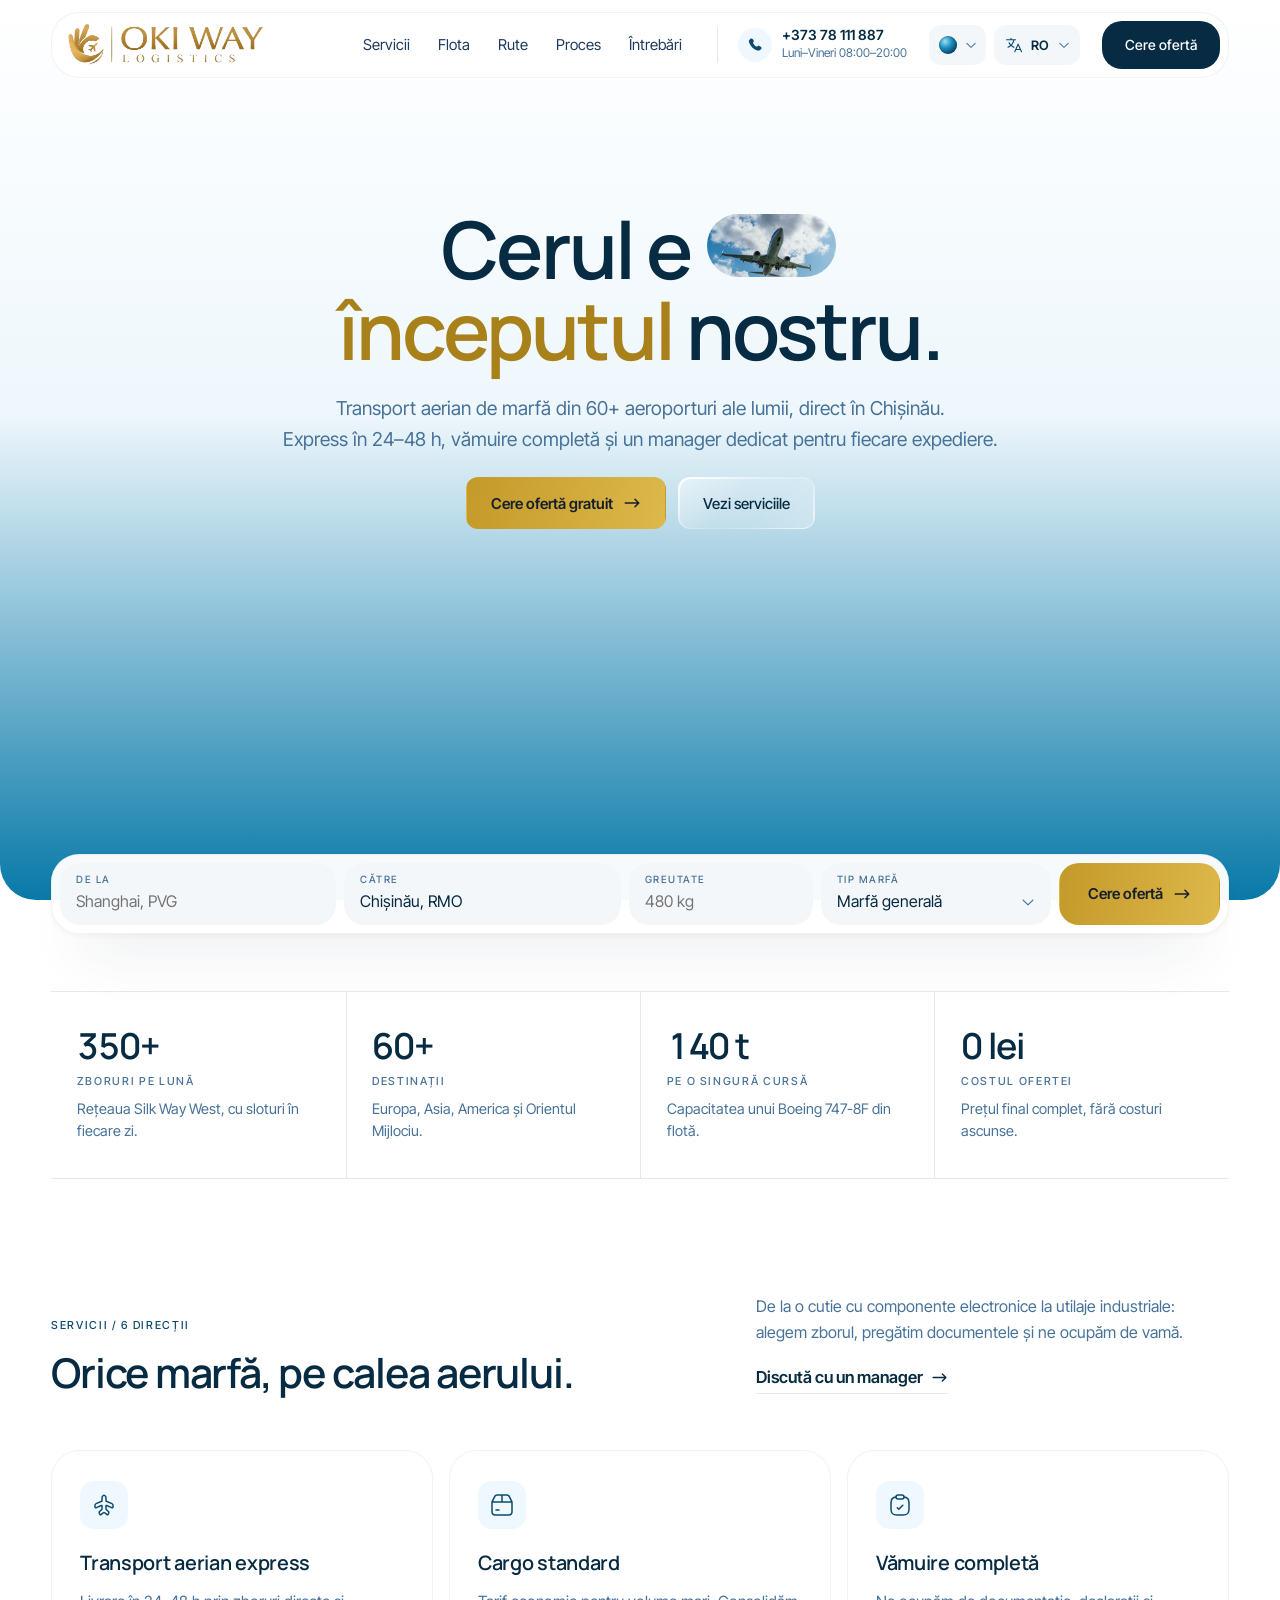
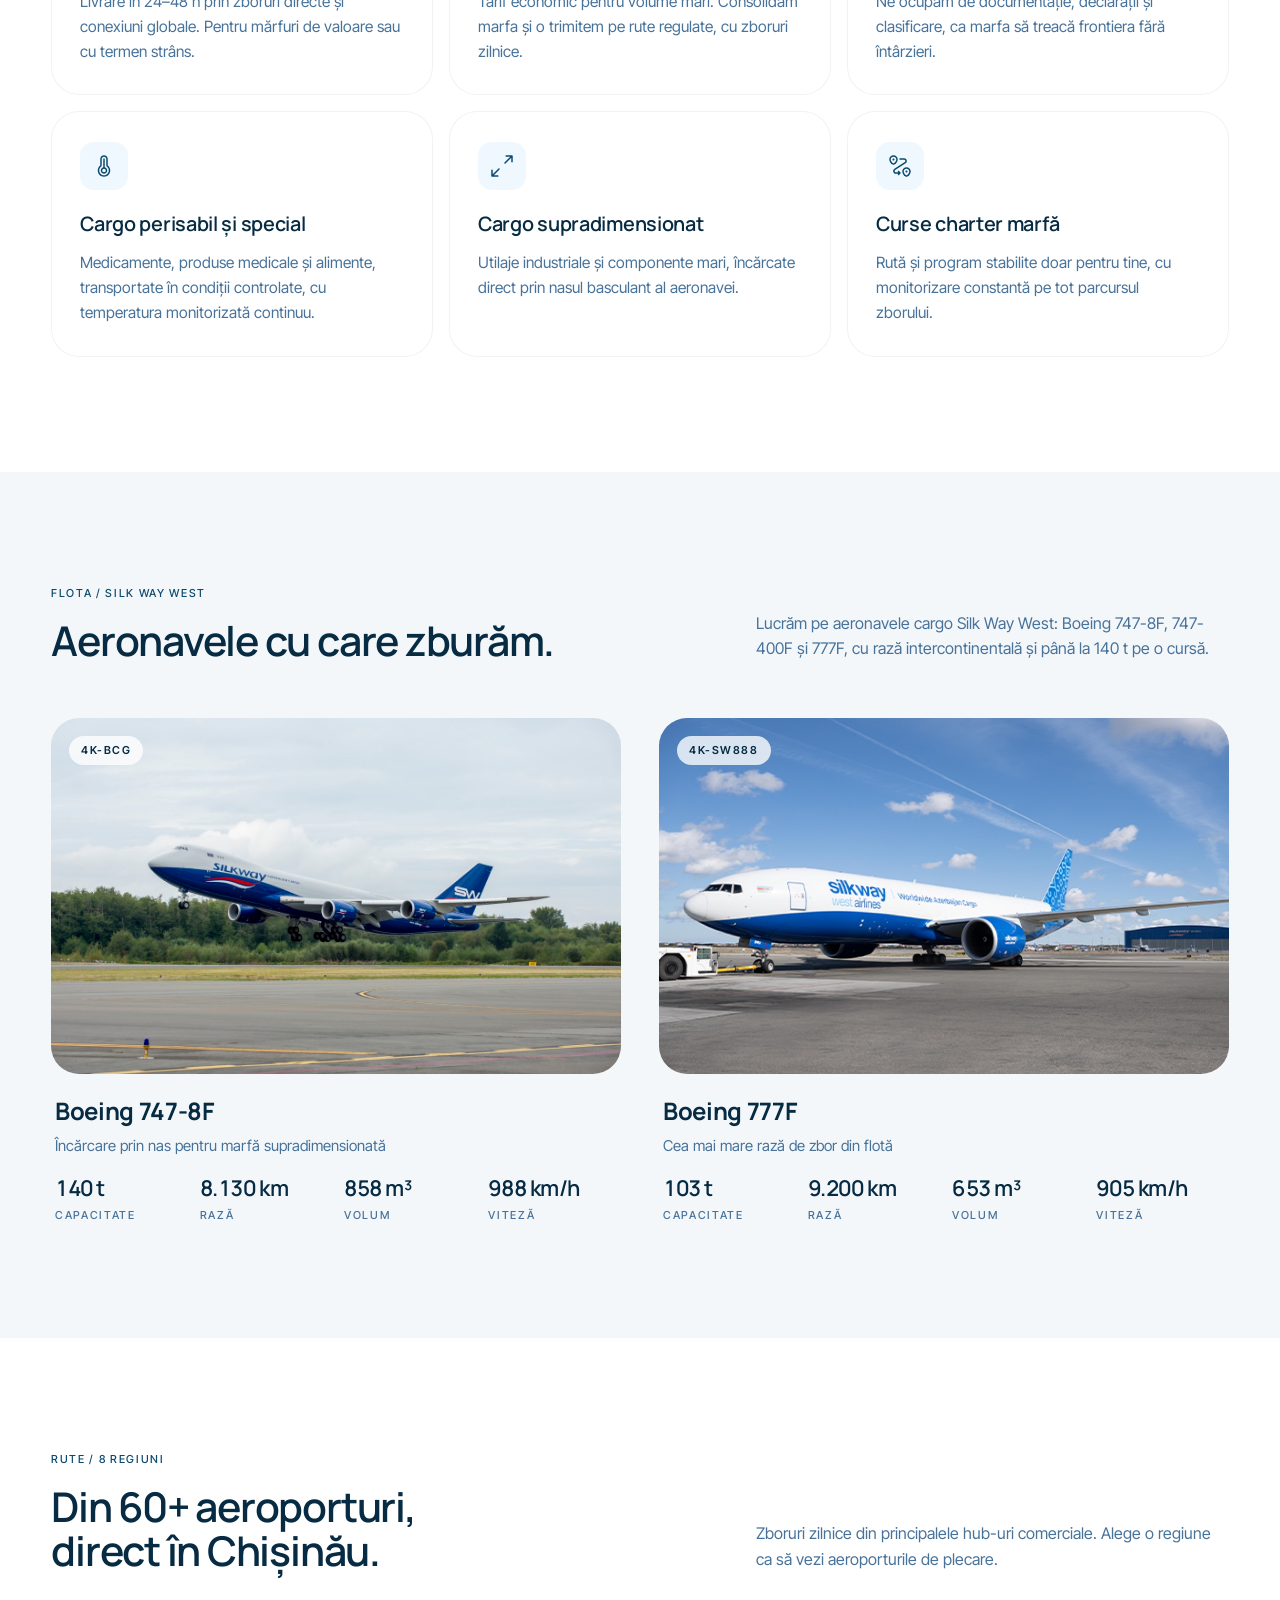
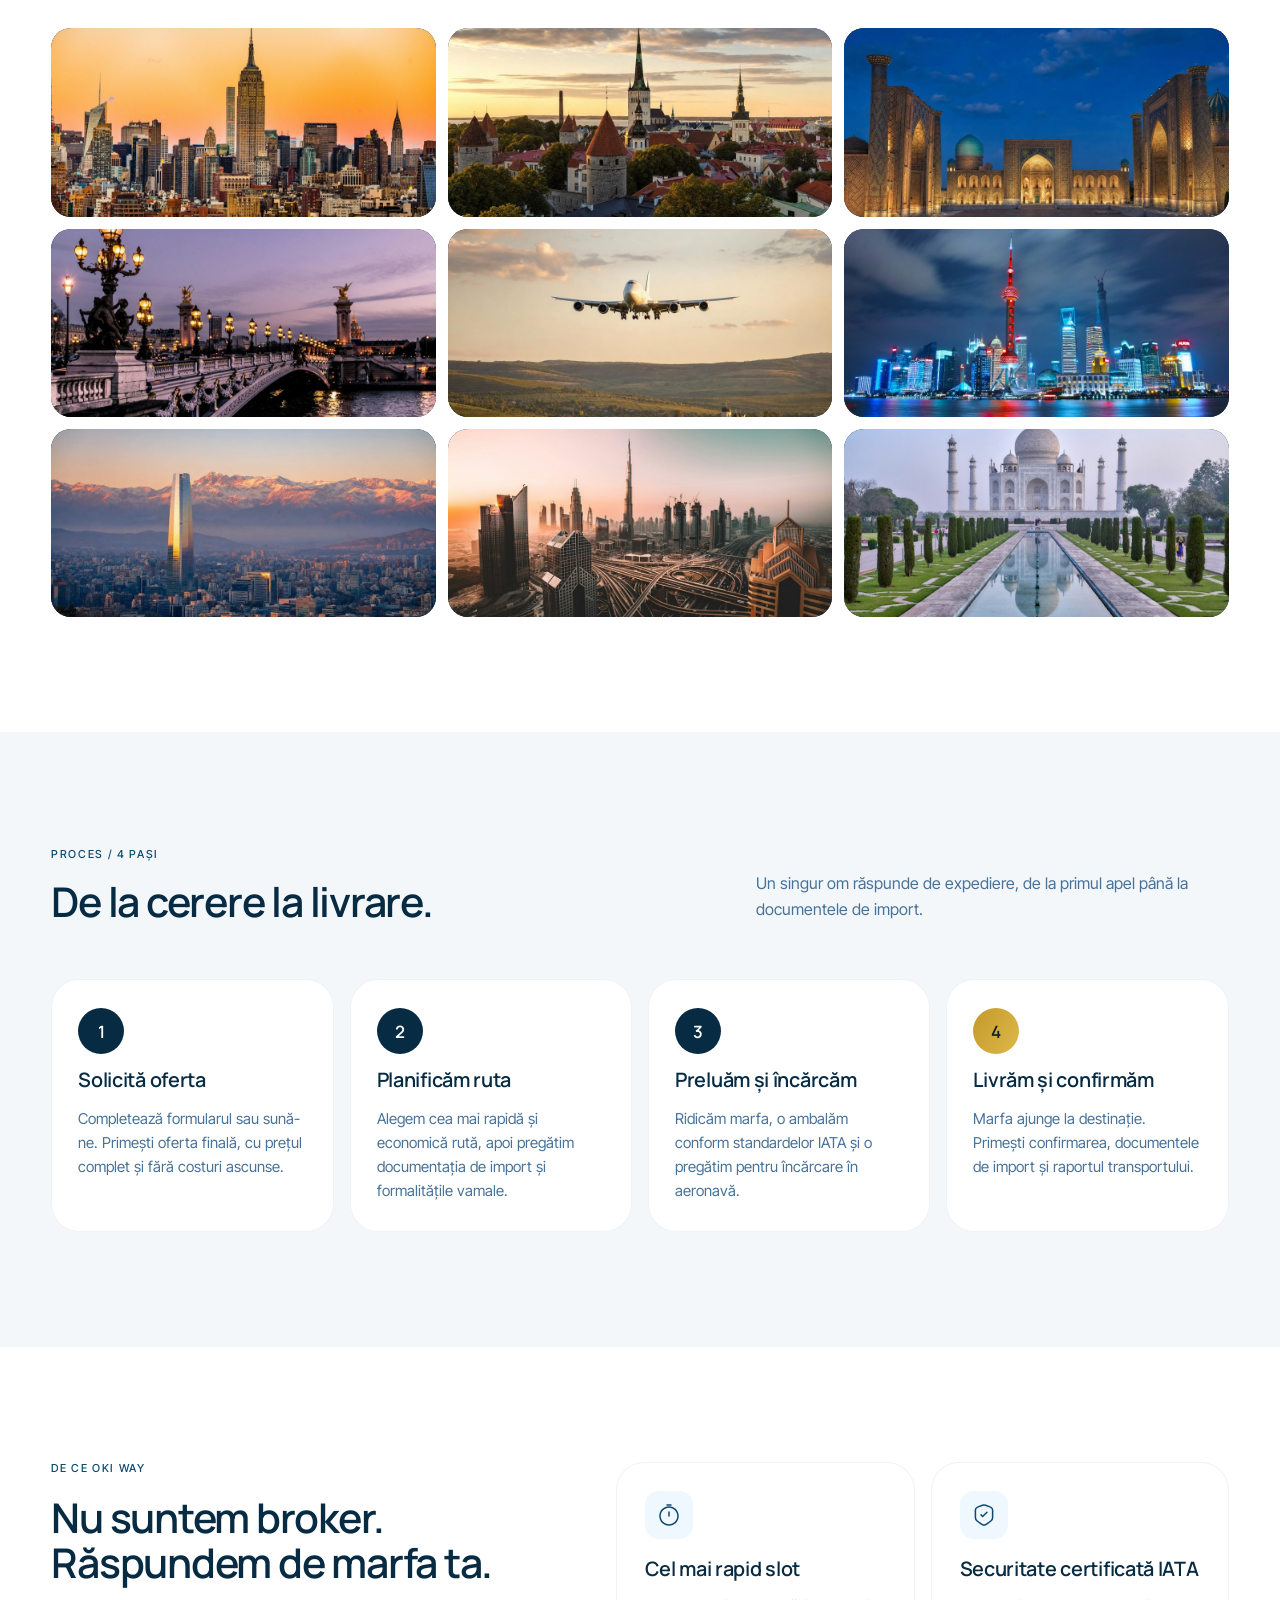
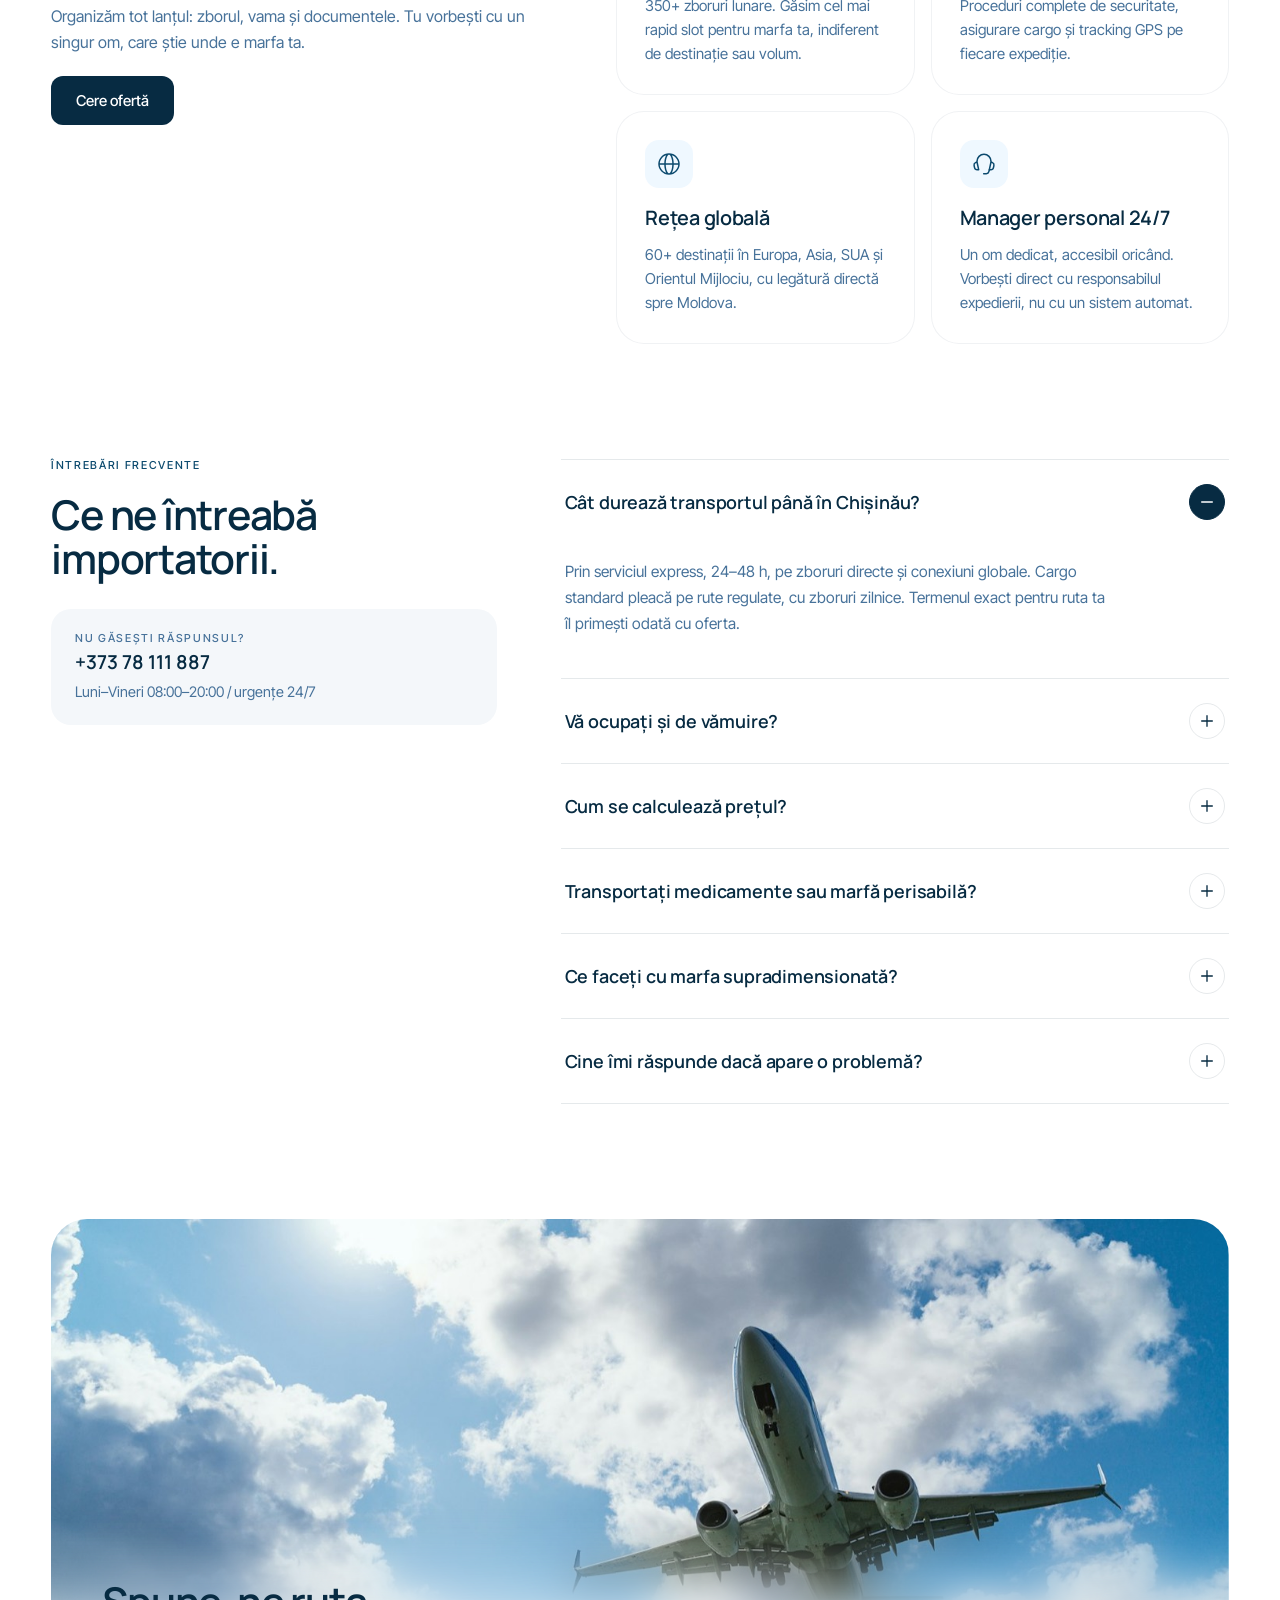
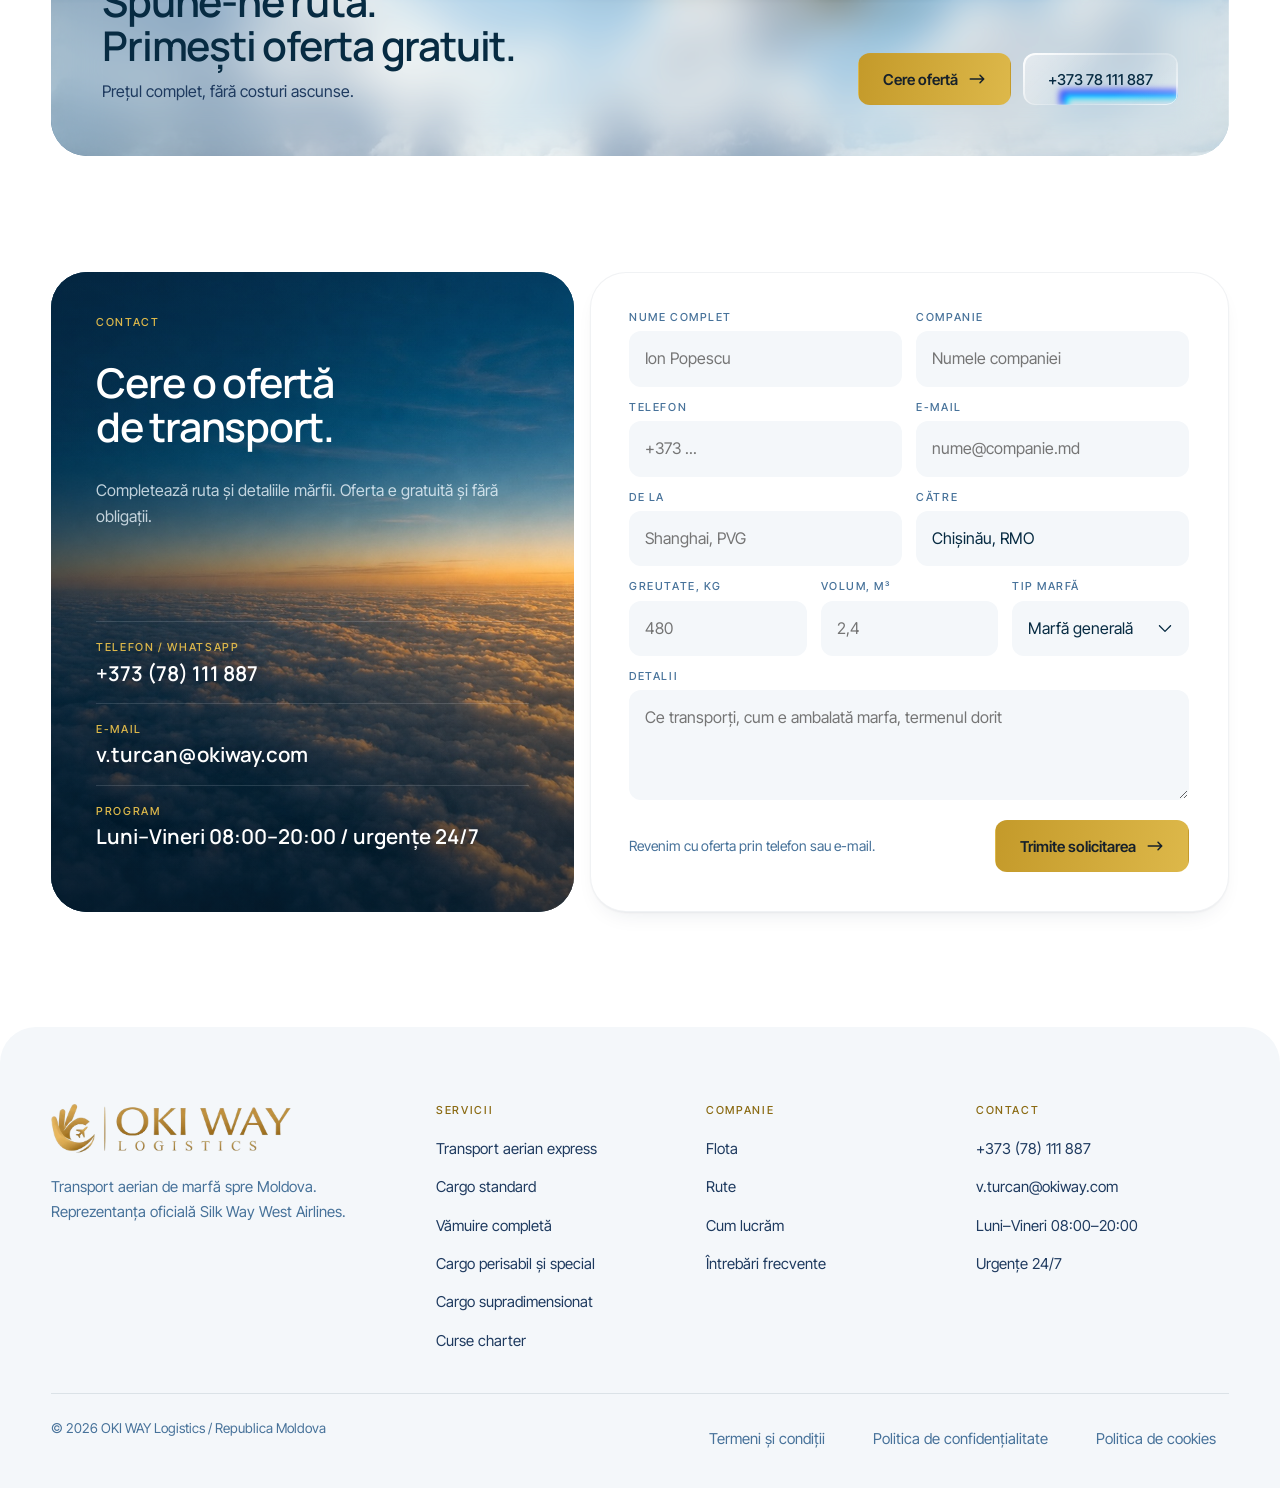
==== index.html @ f230fb9f "first commit" ====
<!doctype html>
<html lang="ro" data-globe="blue">
<head>
<meta charset="utf-8">
<meta name="viewport" content="width=device-width, initial-scale=1, viewport-fit=cover">
<meta name="description" content="OKI WAY Logistics: transport aerian de marfă din 60+ aeroporturi ale lumii direct în Chișinău. Reprezentanța oficială Silk Way West Airlines în Moldova.">
<title>OKI WAY Logistics</title>
<link rel="preconnect" href="https://fonts.googleapis.com">
<link rel="preconnect" href="https://fonts.gstatic.com" crossorigin>
<link rel="stylesheet" href="https://fonts.googleapis.com/css2?family=Inter+Tight:wght@400..600&family=Manrope:wght@500..700&display=swap">
<link rel="stylesheet" href="css/style.css">
</head>
<body>

<header id="hdr">
  <div class="wrap">
    <div class="hdr">
      <a class="brand" href="#top" aria-label="OKI WAY Logistics, începutul paginii">
        <img src="assets/img/logo-okiway.webp" alt="" width="720" height="155">
      </a>
      <div class="hnav" id="hnav">
        <nav aria-label="Navigare principală">
          <a href="#servicii">Servicii</a>
          <a href="#flota">Flota</a>
          <a href="#rute">Rute</a>
          <a href="#proces">Proces</a>
          <a href="#intrebari">Întrebări</a>
        </nav>
        <a class="phone" href="tel:+37378111887">
          <span class="ic"><svg viewBox="0 0 24 24" fill="none" aria-hidden="true"><path d="M16.5562 12.9062L16.1007 13.359C16.1007 13.359 15.0181 14.4355 12.0631 11.4972C9.10812 8.55901 10.1907 7.48257 10.1907 7.48257L10.4775 7.19738C11.1841 6.49484 11.2507 5.36691 10.6342 4.54348L9.37326 2.85908C8.61028 1.83992 7.13596 1.70529 6.26145 2.57483L4.69185 4.13552C4.25823 4.56668 3.96765 5.12559 4.00289 5.74561C4.09304 7.33182 4.81071 10.7447 8.81536 14.7266C13.0621 18.9492 17.0468 19.117 18.6763 18.9651C19.1917 18.9171 19.6399 18.6546 20.0011 18.2954L21.4217 16.883C22.3806 15.9295 22.1102 14.2949 20.8833 13.628L18.9728 12.5894C18.1672 12.1515 17.1858 12.2801 16.5562 12.9062Z" fill="currentColor"/></svg></span>
          <span><b>+373 78 111 887</b><small>Luni–Vineri 08:00–20:00</small></span>
        </a>
        <div class="hsel">
        <div class="lang gv" id="gv">
          <button class="lang-btn gv-btn" id="gvBtn" type="button" aria-haspopup="menu" aria-expanded="false" aria-controls="gvMenu" aria-label="Varianta globului" title="Varianta globului"><span class="gv-sw" aria-hidden="true"></span><svg class="lang-chev" viewBox="0 0 24 24" fill="none" aria-hidden="true"><path d="M 12 18 c -0.256 0 -0.512 -0.0973 -0.7067 -0.2933 L 2.96 9.3733 c -0.3907 -0.3907 -0.3907 -1.024 0 -1.4147 s 1.024 -0.3907 1.4147 0 l 7.6266 7.6266 7.6266 -7.6266 c 0.3907 -0.3907 1.024 -0.3907 1.4147 0 s 0.3907 1.024 0 1.4147 l -8.3333 8.3333 c -0.1947 0.1947 -0.4507 0.2933 -0.7067 0.2933 Z" fill="currentColor"></path></svg></button>
          <div class="lang-menu gv-menu" id="gvMenu" role="menu" aria-label="Varianta globului">
            <p class="gv-h" aria-hidden="true">Varianta globului</p>
            <a role="menuitemradio" aria-checked="false" href="index.html" data-globe="blue"><span class="gv-sw" aria-hidden="true"></span><span class="gv-t"><b>Varianta 1</b><span>Glob albastru</span></span><svg class="lang-tick" viewBox="0 0 24 24" fill="none" aria-hidden="true"><path d="M21.5303 5.46967C21.8232 5.76256 21.8232 6.23744 21.5303 6.53033L9.53033 18.5303C9.23744 18.8232 8.76256 18.8232 8.46967 18.5303L2.46967 12.5303C2.17678 12.2374 2.17678 11.7626 2.46967 11.4697C2.76256 11.1768 3.23744 11.1768 3.53033 11.4697L9 16.9393L20.4697 5.46967C20.7626 5.17678 21.2374 5.17678 21.5303 5.46967Z" fill="currentColor"/></svg></a>
            <a role="menuitemradio" aria-checked="false" href="glob-alb.html" data-globe="white"><span class="gv-sw gv-sw--white" aria-hidden="true"></span><span class="gv-t"><b>Varianta 2</b><span>Glob alb</span></span><svg class="lang-tick" viewBox="0 0 24 24" fill="none" aria-hidden="true"><path d="M21.5303 5.46967C21.8232 5.76256 21.8232 6.23744 21.5303 6.53033L9.53033 18.5303C9.23744 18.8232 8.76256 18.8232 8.46967 18.5303L2.46967 12.5303C2.17678 12.2374 2.17678 11.7626 2.46967 11.4697C2.76256 11.1768 3.23744 11.1768 3.53033 11.4697L9 16.9393L20.4697 5.46967C20.7626 5.17678 21.2374 5.17678 21.5303 5.46967Z" fill="currentColor"/></svg></a>
          </div>
        </div>
        <div class="lang" id="lang">
          <button class="lang-btn" id="langBtn" type="button" aria-haspopup="menu" aria-expanded="false" aria-controls="langMenu" aria-label="Limba site-ului: Română">
            <svg class="lang-ic" viewBox="0 0 24 24" fill="none" aria-hidden="true"><path d="M8 2.25C8.41421 2.25 8.75 2.58579 8.75 3V4.25H11.9829C11.9939 4.24976 12.0049 4.24976 12.016 4.25H14C14.4142 4.25 14.75 4.58579 14.75 5C14.75 5.41421 14.4142 5.75 14 5.75H12.5951C12.0785 7.83556 11.3151 9.58586 10.0899 11.1452C9.79327 11.5227 9.47146 11.8866 9.12228 12.2396C10.0146 12.9532 11.0796 13.6436 12.3591 14.3416C12.7228 14.54 12.8568 14.9955 12.6584 15.3592C12.4601 15.7228 12.0045 15.8568 11.6409 15.6584C10.2166 14.8816 9.015 14.0962 8.00008 13.2606C6.98357 14.0975 5.7815 14.8827 4.35931 15.6584C3.99568 15.8567 3.5401 15.7228 3.34175 15.3591C3.1434 14.9955 3.2774 14.5399 3.64103 14.3416C4.9224 13.6426 5.98696 12.952 6.8778 12.2396C6.00565 11.358 5.30575 10.4096 4.74209 9.35303C4.54713 8.98757 4.68535 8.53325 5.05082 8.33829C5.41628 8.14334 5.8706 8.28156 6.06555 8.64702C6.5644 9.58214 7.19121 10.4335 8.00008 11.2408C8.33344 10.9081 8.63557 10.5682 8.91043 10.2184C9.90599 8.95135 10.5718 7.51782 11.0461 5.75H2C1.58579 5.75 1.25 5.41421 1.25 5C1.25 4.58579 1.58579 4.25 2 4.25H7.25V3C7.25 2.58579 7.58579 2.25 8 2.25Z" fill="currentColor"/> <path fill-rule="evenodd" clip-rule="evenodd" d="M17.5 10.25C17.7951 10.25 18.0628 10.4231 18.1839 10.6922L21.3273 17.6774C21.3321 17.6874 21.3366 17.6976 21.341 17.7078L22.6839 20.6922C22.8539 21.07 22.6855 21.514 22.3078 21.6839C21.93 21.8539 21.486 21.6855 21.3161 21.3078L20.1651 18.75H14.8349L13.6839 21.3078C13.514 21.6855 13.07 21.8539 12.6922 21.6839C12.3145 21.514 12.1461 21.07 12.3161 20.6922L13.6591 17.7078C13.6634 17.6976 13.6679 17.6874 13.6727 17.6775L16.8161 10.6922C16.9372 10.4231 17.2049 10.25 17.5 10.25ZM19.4901 17.25L17.5 12.8276L15.5099 17.25H19.4901Z" fill="currentColor"/></svg><span class="lang-cur">RO</span><svg class="lang-chev" viewBox="0 0 24 24" fill="none" aria-hidden="true"><path d="M 12 18 c -0.256 0 -0.512 -0.0973 -0.7067 -0.2933 L 2.96 9.3733 c -0.3907 -0.3907 -0.3907 -1.024 0 -1.4147 s 1.024 -0.3907 1.4147 0 l 7.6266 7.6266 7.6266 -7.6266 c 0.3907 -0.3907 1.024 -0.3907 1.4147 0 s 0.3907 1.024 0 1.4147 l -8.3333 8.3333 c -0.1947 0.1947 -0.4507 0.2933 -0.7067 0.2933 Z" fill="currentColor"></path></svg>
          </button>
          <div class="lang-menu" id="langMenu" role="menu" aria-label="Alege limba">
            <button type="button" role="menuitemradio" aria-checked="true" data-code="RO" data-name="Română" lang="ro">Română<span class="lang-code">RO</span><svg class="lang-tick" viewBox="0 0 24 24" fill="none" aria-hidden="true"><path d="M21.5303 5.46967C21.8232 5.76256 21.8232 6.23744 21.5303 6.53033L9.53033 18.5303C9.23744 18.8232 8.76256 18.8232 8.46967 18.5303L2.46967 12.5303C2.17678 12.2374 2.17678 11.7626 2.46967 11.4697C2.76256 11.1768 3.23744 11.1768 3.53033 11.4697L9 16.9393L20.4697 5.46967C20.7626 5.17678 21.2374 5.17678 21.5303 5.46967Z" fill="currentColor"/></svg></button>
            <button type="button" role="menuitemradio" aria-checked="false" data-code="RU" data-name="Русский" lang="ru">Русский<span class="lang-code">RU</span><svg class="lang-tick" viewBox="0 0 24 24" fill="none" aria-hidden="true"><path d="M21.5303 5.46967C21.8232 5.76256 21.8232 6.23744 21.5303 6.53033L9.53033 18.5303C9.23744 18.8232 8.76256 18.8232 8.46967 18.5303L2.46967 12.5303C2.17678 12.2374 2.17678 11.7626 2.46967 11.4697C2.76256 11.1768 3.23744 11.1768 3.53033 11.4697L9 16.9393L20.4697 5.46967C20.7626 5.17678 21.2374 5.17678 21.5303 5.46967Z" fill="currentColor"/></svg></button>
            <button type="button" role="menuitemradio" aria-checked="false" data-code="EN" data-name="English" lang="en">English<span class="lang-code">EN</span><svg class="lang-tick" viewBox="0 0 24 24" fill="none" aria-hidden="true"><path d="M21.5303 5.46967C21.8232 5.76256 21.8232 6.23744 21.5303 6.53033L9.53033 18.5303C9.23744 18.8232 8.76256 18.8232 8.46967 18.5303L2.46967 12.5303C2.17678 12.2374 2.17678 11.7626 2.46967 11.4697C2.76256 11.1768 3.23744 11.1768 3.53033 11.4697L9 16.9393L20.4697 5.46967C20.7626 5.17678 21.2374 5.17678 21.5303 5.46967Z" fill="currentColor"/></svg></button>
          </div>
        </div>
        </div>
        <a class="btn btn-ink btn-s" href="#contact">Cere ofertă</a>
      </div>
      <div class="lang gv gv-m" id="gvM">
          <button class="lang-btn gv-btn" id="gvBtnM" type="button" aria-haspopup="menu" aria-expanded="false" aria-controls="gvMenuM" aria-label="Varianta globului" title="Varianta globului"><span class="gv-sw" aria-hidden="true"></span><svg class="lang-chev" viewBox="0 0 24 24" fill="none" aria-hidden="true"><path d="M 12 18 c -0.256 0 -0.512 -0.0973 -0.7067 -0.2933 L 2.96 9.3733 c -0.3907 -0.3907 -0.3907 -1.024 0 -1.4147 s 1.024 -0.3907 1.4147 0 l 7.6266 7.6266 7.6266 -7.6266 c 0.3907 -0.3907 1.024 -0.3907 1.4147 0 s 0.3907 1.024 0 1.4147 l -8.3333 8.3333 c -0.1947 0.1947 -0.4507 0.2933 -0.7067 0.2933 Z" fill="currentColor"></path></svg></button>
          <div class="lang-menu gv-menu" id="gvMenuM" role="menu" aria-label="Varianta globului">
            <p class="gv-h" aria-hidden="true">Varianta globului</p>
            <a role="menuitemradio" aria-checked="false" href="index.html" data-globe="blue"><span class="gv-sw" aria-hidden="true"></span><span class="gv-t"><b>Varianta 1</b><span>Glob albastru</span></span><svg class="lang-tick" viewBox="0 0 24 24" fill="none" aria-hidden="true"><path d="M21.5303 5.46967C21.8232 5.76256 21.8232 6.23744 21.5303 6.53033L9.53033 18.5303C9.23744 18.8232 8.76256 18.8232 8.46967 18.5303L2.46967 12.5303C2.17678 12.2374 2.17678 11.7626 2.46967 11.4697C2.76256 11.1768 3.23744 11.1768 3.53033 11.4697L9 16.9393L20.4697 5.46967C20.7626 5.17678 21.2374 5.17678 21.5303 5.46967Z" fill="currentColor"/></svg></a>
            <a role="menuitemradio" aria-checked="false" href="glob-alb.html" data-globe="white"><span class="gv-sw gv-sw--white" aria-hidden="true"></span><span class="gv-t"><b>Varianta 2</b><span>Glob alb</span></span><svg class="lang-tick" viewBox="0 0 24 24" fill="none" aria-hidden="true"><path d="M21.5303 5.46967C21.8232 5.76256 21.8232 6.23744 21.5303 6.53033L9.53033 18.5303C9.23744 18.8232 8.76256 18.8232 8.46967 18.5303L2.46967 12.5303C2.17678 12.2374 2.17678 11.7626 2.46967 11.4697C2.76256 11.1768 3.23744 11.1768 3.53033 11.4697L9 16.9393L20.4697 5.46967C20.7626 5.17678 21.2374 5.17678 21.5303 5.46967Z" fill="currentColor"/></svg></a>
          </div>
        </div>
      <button class="burger" id="burger" type="button" aria-expanded="false" aria-controls="hnav" aria-label="Deschide meniul"><svg class="i-menu" viewBox="0 0 24 24" fill="none" aria-hidden="true"><path fill-rule="evenodd" clip-rule="evenodd" d="M20.75 7C20.75 7.41421 20.4142 7.75 20 7.75L4 7.75C3.58579 7.75 3.25 7.41421 3.25 7C3.25 6.58579 3.58579 6.25 4 6.25L20 6.25C20.4142 6.25 20.75 6.58579 20.75 7Z" fill="currentColor"/><path fill-rule="evenodd" clip-rule="evenodd" d="M20.75 12C20.75 12.4142 20.4142 12.75 20 12.75L4 12.75C3.58579 12.75 3.25 12.4142 3.25 12C3.25 11.5858 3.58579 11.25 4 11.25L20 11.25C20.4142 11.25 20.75 11.5858 20.75 12Z" fill="currentColor"/><path fill-rule="evenodd" clip-rule="evenodd" d="M20.75 17C20.75 17.4142 20.4142 17.75 20 17.75L4 17.75C3.58579 17.75 3.25 17.4142 3.25 17C3.25 16.5858 3.58579 16.25 4 16.25L20 16.25C20.4142 16.25 20.75 16.5858 20.75 17Z" fill="currentColor"/></svg><svg class="i-close" viewBox="0 0 24 24" fill="none" aria-hidden="true"><path d="M18.2929 19.7071C18.6834 20.0976 19.3166 20.0976 19.7071 19.7071C20.0976 19.3166 20.0976 18.6834 19.7071 18.2929L13.4142 12L19.7071 5.70711C20.0976 5.31658 20.0976 4.68342 19.7071 4.29289C19.3166 3.90237 18.6834 3.90237 18.2929 4.29289L12 10.5858L5.70711 4.29289C5.31658 3.90237 4.68342 3.90237 4.29289 4.29289C3.90237 4.68342 3.90237 5.31658 4.29289 5.70711L10.5858 12L4.29289 18.2929C3.90237 18.6834 3.90237 19.3166 4.29289 19.7071C4.68342 20.0976 5.31658 20.0976 5.70711 19.7071L12 13.4142L18.2929 19.7071Z" fill="currentColor"/></svg></button>
    </div>
  </div>
</header>

<main id="top">
<!-- HERO -->
<section class="hero" id="hero" aria-labelledby="hero-title">
  <canvas id="planet" aria-hidden="true"></canvas>
  <div class="wrap hero-in">
    <h1 id="hero-title" data-a style="--d:100ms">Cerul e <span class="h-pill"><img src="assets/img/pill.jpg" alt=""></span> <span class="g">începutul</span> nostru.</h1>
    <p class="lead" data-a style="--d:200ms">Transport aerian de marfă din 60+ aeroporturi ale lumii, direct în Chișinău.<br class="br-lg"> Express în 24–48 h, vămuire completă și un manager dedicat pentru fiecare expediere.</p>
    <div class="cta-row" data-a style="--d:300ms">
      <a class="btn btn-gold" href="#contact"><span>Cere ofertă<span class="xs-hide"> gratuit</span></span>
        <svg viewBox="0 0 24 24" fill="none" aria-hidden="true"><path d="M15.2929 7.70711C14.9024 7.31658 14.9024 6.68342 15.2929 6.29289C15.6834 5.90237 16.3166 5.90237 16.7071 6.29289L21.7071 11.2929C22.0976 11.6834 22.0976 12.3166 21.7071 12.7071L16.7071 17.7071C16.3166 18.0976 15.6834 18.0976 15.2929 17.7071C14.9024 17.3166 14.9024 16.6834 15.2929 16.2929L18.5858 13H3C2.44772 13 2 12.5523 2 12C2 11.4477 2.44772 11 3 11H18.5858L15.2929 7.70711Z" fill="currentColor"/></svg></a>
      <a class="btn btn-line" href="#servicii">Vezi serviciile</a>
    </div>
  </div>
  <p class="sr-only">Vizualizare 3D a rețelei cargo: avioane din Shanghai, Hong Kong, Singapore, Dubai, Istanbul, Frankfurt și Amsterdam zboară spre București.</p>
</section>
<div class="wrap quick-wrap">
  <form class="quick" id="quick" data-a style="--d:0ms" aria-label="Cerere rapidă de ofertă">
    <div class="qf"><label for="q-from">De la</label><input id="q-from" name="from" placeholder="Shanghai, PVG" autocomplete="off"></div>
    <div class="qf"><label for="q-to">Către</label><input id="q-to" name="to" value="Chișinău, RMO" autocomplete="off"></div>
    <div class="qf"><label for="q-kg">Greutate</label><input id="q-kg" name="kg" placeholder="480 kg" inputmode="decimal" autocomplete="off"></div>
    <div class="qf"><label for="q-type">Tip marfă</label>
      <select id="q-type" name="type">
        <option>Marfă generală</option><option>Perisabilă / farmaceutică</option><option>Supradimensionată</option><option>Charter</option>
      </select></div>
    <button class="btn btn-gold" type="submit">Cere ofertă
      <svg viewBox="0 0 24 24" fill="none" aria-hidden="true"><path d="M15.2929 7.70711C14.9024 7.31658 14.9024 6.68342 15.2929 6.29289C15.6834 5.90237 16.3166 5.90237 16.7071 6.29289L21.7071 11.2929C22.0976 11.6834 22.0976 12.3166 21.7071 12.7071L16.7071 17.7071C16.3166 18.0976 15.6834 18.0976 15.2929 17.7071C14.9024 17.3166 14.9024 16.6834 15.2929 16.2929L18.5858 13H3C2.44772 13 2 12.5523 2 12C2 11.4477 2.44772 11 3 11H18.5858L15.2929 7.70711Z" fill="currentColor"/></svg></button>
  </form>
</div>

<!-- PROOF BAND -->
<section aria-label="Cifre cheie">
  <div class="wrap">
    <div class="band">
      <div data-a style="--d:0ms"><span class="num">350+</span><span class="cap">Zboruri pe lună</span><p>Rețeaua Silk Way West, cu sloturi în fiecare zi.</p></div>
      <div data-a style="--d:50ms"><span class="num">60+</span><span class="cap">Destinații</span><p>Europa, Asia, America și Orientul Mijlociu.</p></div>
      <div data-a style="--d:100ms"><span class="num">140 t</span><span class="cap">Pe o singură cursă</span><p>Capacitatea unui Boeing 747-8F din flotă.</p></div>
      <div data-a style="--d:150ms"><span class="num">0 lei</span><span class="cap">Costul ofertei</span><p>Prețul final complet, fără costuri ascunse.</p></div>
    </div>
  </div>
</section>

<!-- SERVICES -->
<section class="sec" id="servicii">
  <div class="wrap">
    <div class="sh">
      <div><p class="label" data-a>Servicii / 6 direcții</p><h2 data-a style="--d:50ms">Orice marfă, pe calea aerului.</h2></div>
      <div data-a style="--d:100ms">
        <p class="lead">De la o cutie cu componente electronice la utilaje industriale: alegem zborul, pregătim documentele și ne ocupăm de vamă.</p>
        <a class="link" href="#contact">Discută cu un manager <svg viewBox="0 0 24 24" fill="none" aria-hidden="true"><path d="M15.2929 7.70711C14.9024 7.31658 14.9024 6.68342 15.2929 6.29289C15.6834 5.90237 16.3166 5.90237 16.7071 6.29289L21.7071 11.2929C22.0976 11.6834 22.0976 12.3166 21.7071 12.7071L16.7071 17.7071C16.3166 18.0976 15.6834 18.0976 15.2929 17.7071C14.9024 17.3166 14.9024 16.6834 15.2929 16.2929L18.5858 13H3C2.44772 13 2 12.5523 2 12C2 11.4477 2.44772 11 3 11H18.5858L15.2929 7.70711Z" fill="currentColor"/></svg></a>
      </div>
    </div>
    <div class="grid3" id="svc"></div>
  </div>
</section>

<!-- FLEET -->
<section class="sec tint" id="flota">
  <div class="wrap">
    <div class="sh">
      <div><p class="label" data-a>Flota / Silk Way West</p><h2 data-a style="--d:50ms">Aeronavele cu care zburăm.</h2></div>
      <div data-a style="--d:100ms"><p class="lead">Lucrăm pe aeronavele cargo Silk Way West: Boeing 747-8F, 747-400F și 777F, cu rază intercontinentală și până la 140 t pe o cursă.</p></div>
    </div>
    <div class="grid2" id="fleet"></div>
  </div>
</section>

<!-- ROUTES -->
<section class="sec" id="rute">
  <div class="wrap">
    <div class="sh">
      <div><p class="label" data-a>Rute / 8 regiuni</p><h2 data-a style="--d:50ms">Din 60+ aeroporturi, direct în Chișinău.</h2></div>
      <div data-a style="--d:100ms"><p class="lead">Zboruri zilnice din principalele hub-uri comerciale. Alege o regiune ca să vezi aeroporturile de plecare.</p></div>
    </div>
    <div class="rg" id="rgrid" data-a style="--d:50ms"></div>
  </div>
</section>

<!-- AIRPORTS POPUP (filled from AIRPORTS when a region is opened) -->
<dialog class="apd" id="apd" aria-labelledby="apd-t">
  <div class="apd-hd">
    <img class="apd-ph" src="" alt="">
    <button class="apd-x" type="button" aria-label="Închide"><svg class="apd-xi" viewBox="0 0 24 24" fill="none" aria-hidden="true"><path d="M18.2929 19.7071C18.6834 20.0976 19.3166 20.0976 19.7071 19.7071C20.0976 19.3166 20.0976 18.6834 19.7071 18.2929L13.4142 12L19.7071 5.70711C20.0976 5.31658 20.0976 4.68342 19.7071 4.29289C19.3166 3.90237 18.6834 3.90237 18.2929 4.29289L12 10.5858L5.70711 4.29289C5.31658 3.90237 4.68342 3.90237 4.29289 4.29289C3.90237 4.68342 3.90237 5.31658 4.29289 5.70711L10.5858 12L4.29289 18.2929C3.90237 18.6834 3.90237 19.3166 4.29289 19.7071C4.68342 20.0976 5.31658 20.0976 5.70711 19.7071L12 13.4142L18.2929 19.7071Z" fill="currentColor"/></svg></button>
    <div class="apd-ttl">
      <p class="apd-k"><span id="apd-r"></span> · <span id="apd-n"></span></p>
      <h3 id="apd-t"></h3>
    </div>
  </div>
  <ul class="apd-l" id="apd-l"></ul>
  <div class="apd-ft">
    <p>Zboruri zilnice spre Chișinău, cu vămuire inclusă.</p>
    <a class="btn btn-gold" href="#contact" id="apd-cta">Cere ofertă <svg viewBox="0 0 24 24" fill="none" aria-hidden="true"><path d="M15.2929 7.70711C14.9024 7.31658 14.9024 6.68342 15.2929 6.29289C15.6834 5.90237 16.3166 5.90237 16.7071 6.29289L21.7071 11.2929C22.0976 11.6834 22.0976 12.3166 21.7071 12.7071L16.7071 17.7071C16.3166 18.0976 15.6834 18.0976 15.2929 17.7071C14.9024 17.3166 14.9024 16.6834 15.2929 16.2929L18.5858 13H3C2.44772 13 2 12.5523 2 12C2 11.4477 2.44772 11 3 11H18.5858L15.2929 7.70711Z" fill="currentColor"/></svg></a>
  </div>
</dialog>

<!-- PROCESS -->
<section class="sec tint" id="proces">
  <div class="wrap">
    <div class="sh">
      <div><p class="label" data-a>Proces / 4 pași</p><h2 data-a style="--d:50ms">De la cerere la livrare.</h2></div>
      <div data-a style="--d:100ms"><p class="lead">Un singur om răspunde de expediere, de la primul apel până la documentele de import.</p></div>
    </div>
    <div class="flow" id="flow"></div>
  </div>
</section>

<!-- WHY -->
<section class="sec" id="avantaje">
  <div class="wrap why">
    <div class="why-l">
      <p class="label" data-a>De ce OKI WAY</p>
      <h2 data-a style="--d:50ms">Nu suntem broker. Răspundem de marfa ta.</h2>
      <p class="lead" data-a style="--d:100ms">Organizăm tot lanțul: zborul, vama și documentele. Tu vorbești cu un singur om, care știe unde e marfa ta.</p>
      <div data-a style="--d:150ms"><a class="btn btn-ink" href="#contact">Cere ofertă</a></div>
    </div>
    <div class="why-g" id="why"></div>
  </div>
</section>

<!-- FAQ -->
<section class="sec" id="intrebari">
  <div class="wrap faq">
    <div class="faq-l">
      <p class="label" data-a>Întrebări frecvente</p>
      <h2 data-a style="--d:50ms">Ce ne întreabă importatorii.</h2>
      <div class="call" data-a style="--d:100ms">
        <span class="cap">Nu găsești răspunsul?</span>
        <b>+373 78 111 887</b>
        <span style="font-size:14.5px;color:var(--muted)">Luni–Vineri 08:00–20:00 / urgențe 24/7</span>
      </div>
    </div>
    <div class="qa" id="qa"></div>
  </div>
</section>

<!-- CTA BAND -->
<section aria-label="Cere ofertă">
  <div class="wrap">
    <div class="ctab" data-a>
      <img src="assets/img/hero.jpg" alt="Avion cargo deasupra norilor" loading="lazy">
      <div class="in-c">
        <div>
          <h2>Spune-ne ruta. <br>Primești oferta gratuit.</h2>
          <p class="lead">Prețul complet, fără costuri ascunse.</p>
        </div>
        <div class="cta-row">
          <a class="btn btn-gold" href="#contact">Cere ofertă
            <svg viewBox="0 0 24 24" fill="none" aria-hidden="true"><path d="M15.2929 7.70711C14.9024 7.31658 14.9024 6.68342 15.2929 6.29289C15.6834 5.90237 16.3166 5.90237 16.7071 6.29289L21.7071 11.2929C22.0976 11.6834 22.0976 12.3166 21.7071 12.7071L16.7071 17.7071C16.3166 18.0976 15.6834 18.0976 15.2929 17.7071C14.9024 17.3166 14.9024 16.6834 15.2929 16.2929L18.5858 13H3C2.44772 13 2 12.5523 2 12C2 11.4477 2.44772 11 3 11H18.5858L15.2929 7.70711Z" fill="currentColor"/></svg></a>
          <a class="btn btn-line" href="tel:+37378111887">+373 78 111 887</a>
        </div>
      </div>
    </div>
  </div>
</section>

<!-- CONTACT -->
<section class="sec" id="contact">
  <div class="wrap ct">
    <div class="ci" data-a>
      <img class="ci-sky" src="assets/img/sky.jpg" alt="" aria-hidden="true" loading="lazy" decoding="async">
      <p class="label" style="color:var(--gold-l)">Contact</p>
      <h2>Cere o ofertă de transport.</h2>
      <p class="lead">Completează ruta și detaliile mărfii. Oferta e gratuită și fără obligații.</p>
      <div class="lines">
        <div class="ln"><span class="cap">Telefon / WhatsApp</span><a href="tel:+37378111887">+373 (78) 111 887</a></div>
        <div class="ln"><span class="cap">E-mail</span><a href="mailto:v.turcan@okiway.com">v.turcan@okiway.com</a></div>
        <div class="ln"><span class="cap">Program</span><b>Luni–Vineri 08:00–20:00 / urgențe 24/7</b></div>
      </div>
    </div>
    <form class="form" id="f" novalidate data-a style="--d:100ms">
      <div class="two">
        <div class="fld"><label for="f-name">Nume complet</label><input id="f-name" name="name" autocomplete="name" placeholder="Ion Popescu"></div>
        <div class="fld"><label for="f-co">Companie</label><input id="f-co" name="company" autocomplete="organization" placeholder="Numele companiei"></div>
      </div>
      <div class="two">
        <div class="fld"><label for="f-tel">Telefon</label><input id="f-tel" name="tel" type="tel" autocomplete="tel" placeholder="+373 ..."></div>
        <div class="fld"><label for="f-mail">E-mail</label><input id="f-mail" name="email" type="email" autocomplete="email" placeholder="nume@companie.md"></div>
      </div>
      <div class="two">
        <div class="fld"><label for="f-from">De la</label><input id="f-from" name="from" placeholder="Shanghai, PVG"></div>
        <div class="fld"><label for="f-to">Către</label><input id="f-to" name="to" value="Chișinău, RMO"></div>
      </div>
      <div class="three">
        <div class="fld"><label for="f-kg">Greutate, kg</label><input id="f-kg" name="kg" inputmode="decimal" placeholder="480"></div>
        <div class="fld"><label for="f-m3">Volum, m³</label><input id="f-m3" name="m3" inputmode="decimal" placeholder="2,4"></div>
        <div class="fld"><label for="f-type">Tip marfă</label>
          <select id="f-type" name="type"><option>Marfă generală</option><option>Perisabilă / farmaceutică</option><option>Supradimensionată</option><option>Charter</option></select></div>
      </div>
      <div class="fld"><label for="f-det">Detalii</label><textarea id="f-det" name="details" placeholder="Ce transporți, cum e ambalată marfa, termenul dorit"></textarea></div>
      <div class="foot">
        <p class="note" id="note">Revenim cu oferta prin telefon sau e-mail.</p>
        <button class="btn btn-gold" type="submit">Trimite solicitarea
          <svg viewBox="0 0 24 24" fill="none" aria-hidden="true"><path d="M15.2929 7.70711C14.9024 7.31658 14.9024 6.68342 15.2929 6.29289C15.6834 5.90237 16.3166 5.90237 16.7071 6.29289L21.7071 11.2929C22.0976 11.6834 22.0976 12.3166 21.7071 12.7071L16.7071 17.7071C16.3166 18.0976 15.6834 18.0976 15.2929 17.7071C14.9024 17.3166 14.9024 16.6834 15.2929 16.2929L18.5858 13H3C2.44772 13 2 12.5523 2 12C2 11.4477 2.44772 11 3 11H18.5858L15.2929 7.70711Z" fill="currentColor"/></svg></button>
      </div>
    </form>
  </div>
</section>
</main>

<footer>
  <div class="wrap fg">
    <div>
      <img class="flogo" src="assets/img/logo-okiway.webp" alt="OKI WAY Logistics" width="720" height="155">
      <p class="lead">Transport aerian de marfă spre Moldova. Reprezentanța oficială Silk Way West Airlines.</p>
    </div>
    <div><h4>Servicii</h4><ul>
      <li><a href="#servicii">Transport aerian express</a></li>
      <li><a href="#servicii">Cargo standard</a></li>
      <li><a href="#servicii">Vămuire completă</a></li>
      <li><a href="#servicii">Cargo perisabil și special</a></li>
      <li><a href="#servicii">Cargo supradimensionat</a></li>
      <li><a href="#servicii">Curse charter</a></li>
    </ul></div>
    <div><h4>Companie</h4><ul>
      <li><a href="#flota">Flota</a></li>
      <li><a href="#rute">Rute</a></li>
      <li><a href="#proces">Cum lucrăm</a></li>
      <li><a href="#intrebari">Întrebări frecvente</a></li>
    </ul></div>
    <div><h4>Contact</h4><ul>
      <li><a href="tel:+37378111887">+373 (78) 111 887</a></li>
      <li><a href="mailto:v.turcan@okiway.com">v.turcan@okiway.com</a></li>
      <li><a href="#contact">Luni–Vineri 08:00–20:00</a></li>
      <li><a href="#contact">Urgențe 24/7</a></li>
    </ul></div>
  </div>
  <div class="wrap"><div class="fb"><span>© <span id="yr">2026</span> OKI WAY Logistics / Republica Moldova</span><nav class="legal" aria-label="Documente legale"><a>Termeni și condiții</a><a>Politica de confidențialitate</a><a>Politica de cookies</a></nav></div></div>
</footer>

<script src="https://cdnjs.cloudflare.com/ajax/libs/three.js/r128/three.min.js"></script>
<script src="js/globe-textures.js"></script>
<script src="js/main.js"></script>
<script src="js/globe.js"></script>
<script src="js/process.js"></script>
</body>
</html>
---- css/style.css ----
/* Layout concept: a white sheet on a wide 1440 container. The route globe is the one object;
   everything else steps aside into columns and soft panels (refs: asym, edges, glass, pill). */
:root{
  --paper:#FFFFFF;
  --mist:#F4F7FA;
  --mist-2:#E8EFF6;
  --cream:#EFF8FF;          /* brand */
  --ink:#072B42;            /* brand navy-deep: headings */
  --ink-2:#1E3A5F;          /* brand text-m: body */
  --muted:#47729A;          /* brand text-l, deepened for AA on white */
  --navy:#0C4A6E;           /* brand */
  --gold:#C49A2A;           /* brand */
  --gold-l:#DDB84A;         /* brand */
  --gold-br:#F0C84A;        /* brand */
  --gold-text:#A9811A;      /* brand gold, deep enough for large text on white */
  --gold-ink:#8A6A12;       /* brand gold for small text on white */
  --sky:#0EA5E9;            /* brand: live signals only */
  --line:rgba(7,43,66,.10);
  --line-2:rgba(7,43,66,.06);
  --r-s:12px; --r-m:20px; --r-l:28px; --r-xl:36px;
  --sh-1:0 1px 2px rgba(7,43,66,.05),0 10px 26px -14px rgba(7,43,66,.14);
  --sh-2:0 2px 6px rgba(7,43,66,.05),0 34px 64px -34px rgba(7,43,66,.30);
  --ui:cubic-bezier(.215,.61,.355,1);     /* refs brief: 0.3 / 0.5 / 0.6s on this curve */
  --enter:cubic-bezier(.16,1,.3,1);       /* refs blur-in curve */
  --side:clamp(20px,4vw,56px);
  --sec:clamp(80px,9vw,140px);            /* refs brief: section rhythm 80–160 */
  --f-display:'Manrope','Segoe UI',system-ui,sans-serif;
  --f-text:'Inter Tight','Inter','Segoe UI',system-ui,sans-serif;
  color-scheme:light;
}
*{box-sizing:border-box}
body{
  margin:0;background:var(--paper);color:var(--ink-2);
  font:400 16.5px/1.6 var(--f-text);-webkit-font-smoothing:antialiased;overflow-x:hidden;
}
body::before{content:"";position:fixed;inset:0 0 auto;height:env(safe-area-inset-top,0px);z-index:70;background:var(--paper)}
a{color:inherit;text-decoration:none}
img{max-width:100%;display:block}
button,input,select,textarea{font:inherit;color:inherit}
:focus-visible{outline:2px solid var(--gold);outline-offset:3px;border-radius:6px}
.wrap{
  width:100%;max-width:1440px;margin-inline:auto;
  padding-left:max(var(--side),env(safe-area-inset-left,0px));
  padding-right:max(var(--side),env(safe-area-inset-right,0px));
}
.sec{padding-block:var(--sec)}
.sec:not(.tint)+.sec:not(.tint){padding-top:0}   /* two white sections in a row share one gap */
.tint{background:var(--mist)}

/* ---------- type ---------- */
h1,h2,h3,h4{font-family:var(--f-display);color:var(--ink);margin:0;font-weight:600;text-wrap:balance}
h1{font-size:clamp(2.5rem,4.4vw,4rem);line-height:1.04;letter-spacing:-.035em}
h2{font-size:clamp(2rem,3.2vw,3rem);line-height:1.08;letter-spacing:-.03em}
h3{font-size:1.24rem;line-height:1.25;letter-spacing:-.015em}
.lead{font-size:clamp(1rem,1.15vw,1.08rem);line-height:1.62;color:var(--muted);max-width:54ch;margin:0}
.g{color:var(--gold-text)}
.label{
  display:inline-flex;align-items:center;gap:10px;margin:0;
  font:500 11px/1.2 var(--f-text);letter-spacing:.15em;text-transform:uppercase;color:var(--navy);
}
.cap{font:500 11px/1.3 var(--f-text);letter-spacing:.15em;text-transform:uppercase;color:var(--muted)}
.num{font:600 clamp(1.9rem,2.8vw,2.5rem)/1 var(--f-display);letter-spacing:-.03em;color:var(--ink);font-variant-numeric:tabular-nums}

/* ---------- one leading motion: blur-in (refs spec 0.8–1s, 50ms in-group, 100ms between blocks) ---------- */
@keyframes blurIn{from{opacity:0;filter:blur(10px);transform:translateY(14px)}to{opacity:1;filter:none;transform:none}}
.hero [data-a]{animation:blurIn .9s var(--enter) both;animation-delay:var(--d,0ms)}
[data-a].in{animation:blurIn .9s var(--enter) both;animation-delay:var(--d,0ms)}

/* ---------- buttons (pill) ---------- */
.btn{
  display:inline-flex;align-items:center;justify-content:center;gap:10px;border-radius:var(--r-s);cursor:pointer;
  border:1px solid transparent;font:500 15px/1 var(--f-text);padding:16px 24px;white-space:nowrap;
  transition:transform .3s var(--ui),background .3s var(--ui),border-color .3s var(--ui),color .3s var(--ui);
}
.btn svg{width:18px;height:18px;flex:none;transition:transform .3s var(--ui)}
.btn:hover svg{transform:translateX(3px)}
.btn-gold{background:linear-gradient(100deg,var(--gold),var(--gold-l));color:#16202A;font-weight:600}
.btn-gold:hover{transform:translateY(-2px)}
.btn-ink{background:var(--ink);color:#fff}
.btn-ink:hover{background:var(--navy);transform:translateY(-2px)}
/* white buttons = liquid glass (technique: ReactBits GlassSurface). Chromium gets the SVG refraction
   via backdrop-filter:url(); Safari/Firefox keep the frosted version below. No drop shadows. */
.btn-line{
  position:relative;isolation:isolate;color:var(--ink);border-color:transparent;
  background:hsl(0 0% 100% / .2);
  -webkit-backdrop-filter:blur(12px) saturate(1.4) brightness(1.04);backdrop-filter:blur(12px) saturate(1.4) brightness(1.04);
}
.btn-line::before,.btn-line::after{content:"";position:absolute;inset:-1px;border-radius:inherit;pointer-events:none;z-index:-1}
.btn-line::before{
  padding:1.5px;
  background:linear-gradient(150deg,hsl(0 0% 100% / .95),hsl(0 0% 100% / .22) 45%,hsl(0 0% 100% / .16) 60%,hsl(0 0% 100% / .7));
  -webkit-mask:linear-gradient(#000 0 0) content-box,linear-gradient(#000 0 0);-webkit-mask-composite:xor;
  mask:linear-gradient(#000 0 0) content-box exclude,linear-gradient(#000 0 0);
}
.btn-line::after{background:linear-gradient(135deg,hsl(0 0% 100% / .42) 0%,transparent 42%,transparent 64%,hsl(0 0% 100% / .18) 100%)}
.btn-line.is-liquid{
  background:hsl(0 0% 100% / var(--frost,.14));
  -webkit-backdrop-filter:var(--glass) blur(var(--glass-blur,3px)) saturate(1.5);backdrop-filter:var(--glass) blur(var(--glass-blur,3px)) saturate(1.5);
}
.btn-line:hover{background:hsl(0 0% 100% / .34);transform:translateY(-2px)}
.btn-s{padding:12px 18px;font-size:14px}
.hdr .btn-s{height:48px;padding:0 22px;border-radius:var(--r-m)}
.link{display:inline-flex;align-items:center;gap:8px;font-weight:600;color:var(--ink);border-bottom:1px solid var(--line);padding-bottom:3px;transition:border-color .3s var(--ui),gap .3s var(--ui)}
.link:hover{border-color:var(--gold);gap:12px}
.link svg{width:17px;height:17px}

/* ---------- header (refs TGK: logo, menu, phone, hours, button on one line) ---------- */
header{position:fixed;left:0;right:0;top:calc(env(safe-area-inset-top,0px) + 12px);z-index:60}
.hdr{
  display:flex;align-items:center;gap:22px;height:66px;padding:0 8px 0 16px;
  background:rgba(255,255,255,.95);
  border:1px solid var(--line-2);border-radius:var(--r-l);transition:box-shadow .5s var(--ui),background .5s var(--ui);
}
header.on .hdr{background:#fff;box-shadow:var(--sh-1)}
.brand{display:flex;align-items:center;margin-right:auto;flex:none}
.brand img{display:block;height:42px;width:auto}
.hnav{display:flex;align-items:center;gap:22px}
nav{display:flex;gap:2px}
nav a{font-size:15px;color:var(--ink-2);padding:9px 13px;border-radius:10px;transition:background .3s var(--ui),color .3s var(--ui)}
nav a:hover{background:var(--mist);color:var(--ink)}
.phone{display:flex;align-items:center;gap:10px;padding-left:20px;border-left:1px solid var(--line)}
.phone .ic{width:34px;height:34px;border-radius:50%;display:grid;place-items:center;background:var(--cream);color:var(--navy)}
.phone .ic svg{width:17px;height:17px}
.phone b{display:block;font:600 14px/1.15 var(--f-text);color:var(--ink);white-space:nowrap}
.phone small{display:block;font-size:12px;color:var(--muted);white-space:nowrap}
/* language: one icon button, options in a dropdown */
.lang{position:relative;flex:none}
.lang-btn{display:inline-flex;align-items:center;gap:8px;height:40px;padding:0 10px 0 11px;border:0;border-radius:12px;background:var(--mist);color:var(--ink);font:600 13px/1 var(--f-text);letter-spacing:.04em;cursor:pointer;transition:background .3s var(--ui),outline-color .3s var(--ui);outline:1.5px solid transparent;outline-offset:2px}
.lang-btn:hover{background:var(--mist-2)}
.lang-btn:focus-visible,.lang.open .lang-btn{outline-color:var(--gold)}
.lang-ic{width:18px;height:18px;flex:none;color:var(--navy)}
.lang-chev{width:12px;height:12px;flex:none;color:var(--muted);transition:transform .3s var(--ui)}
.lang.open .lang-chev{transform:rotate(180deg)}
.lang-menu{
  position:absolute;top:calc(100% + 12px);right:0;z-index:70;min-width:212px;display:grid;gap:2px;padding:6px;
  background:#fff;border:1px solid var(--line-2);border-radius:var(--r-m);box-shadow:var(--sh-2);
  opacity:0;visibility:hidden;transform:translateY(-6px) scale(.98);transform-origin:top right;
  transition:opacity .2s var(--ui),transform .3s var(--enter),visibility 0s linear .3s;
}
.lang.open .lang-menu{opacity:1;visibility:visible;transform:none;transition:opacity .2s var(--ui),transform .3s var(--enter),visibility 0s}
.lang-menu button{display:flex;align-items:center;justify-content:space-between;gap:28px;width:100%;padding:13px 14px;border:0;border-radius:14px;background:transparent;color:var(--ink);font:500 15.5px/1.2 var(--f-text);text-align:left;cursor:pointer;transition:background .2s var(--ui)}
.lang-menu button:hover,.lang-menu button:focus-visible{background:var(--mist);outline:none}
.lang-menu button[aria-checked="true"]{background:rgba(196,154,42,.12)}
.lang-code{font:500 13px/1 var(--f-text);letter-spacing:.06em;color:var(--muted)}
.lang-tick{display:none;width:18px;height:18px;flex:none;color:#A8821F}
.lang-menu [aria-checked="true"] .lang-tick{display:block}
.lang-menu [aria-checked="true"] .lang-code{display:none}
/* globe variant switch: two pages, same content, different globe (same look as the language button) */
.hsel{display:flex;align-items:center;gap:8px;flex:none}
.gv-btn{padding:0 9px 0 10px}
.gv-sw{width:18px;height:18px;flex:none;border-radius:50%;background:radial-gradient(circle at 34% 30%,#9BE0F4 0,#1F8FC0 38%,#0A4A72 72%,#072B42 100%);box-shadow:inset 0 0 0 1px rgba(7,43,66,.25)}
.gv-sw--white,html[data-globe="white"] .gv-btn .gv-sw{background:repeating-radial-gradient(circle at 62% 66%,transparent 0 2.2px,rgba(65,103,175,.6) 2.2px 2.9px),radial-gradient(circle at 34% 30%,#fff 0,#F2F3F5 62%,#D9E0EE 100%);box-shadow:inset 0 0 0 1px rgba(21,36,56,.35)}
.gv-menu{min-width:244px}
.gv-h{margin:0;padding:9px 12px 7px;font:500 11px/1.2 var(--f-text);letter-spacing:.14em;text-transform:uppercase;color:var(--muted)}
.gv-menu a{display:flex;align-items:center;gap:12px;padding:10px 12px;border-radius:14px;color:var(--ink);transition:background .2s var(--ui)}
.gv-menu a:hover,.gv-menu a:focus-visible{background:var(--mist);outline:none}
.gv-menu a[aria-checked="true"]{background:rgba(196,154,42,.12)}
.gv-menu .gv-sw{width:28px;height:28px}
.gv-t{display:grid;gap:3px;margin-right:auto}
.gv-t b{font:600 15px/1.2 var(--f-text)}
.gv-t span{font-size:13px;color:var(--muted)}
.gv-m{display:none}
.burger{display:none;place-items:center;width:48px;height:48px;border:1px solid var(--line);border-radius:var(--r-m);background:var(--paper);color:var(--ink);cursor:pointer;flex:none}
.burger svg{width:22px;height:22px;grid-area:1/1;transition:opacity .3s var(--ui),transform .3s var(--ui)}
.burger .i-close{opacity:0;transform:rotate(-45deg)}
.burger[aria-expanded="true"] .i-menu{opacity:0;transform:rotate(45deg)}
.burger[aria-expanded="true"] .i-close{opacity:1;transform:none}

/* ---------- hero: a giant planet rising across the full width (refs: webgl object; Energocom composition) ---------- */
.hero{
  position:relative;isolation:isolate;overflow:hidden;
  height:100svh;min-height:720px;max-height:1060px;--drop:92px;
  border-radius:0 0 var(--r-xl) var(--r-xl);
  background:linear-gradient(180deg,#FFFFFF 0%,#FBFDFE 30%,#EEF7FC 52%,#DDEFF8 72%,#CFE8F5 100%);
}
#planet{position:absolute;inset:0;width:100%;height:100%;z-index:0;pointer-events:none;opacity:0;transition:opacity 1.2s var(--enter)}
#planet.ready{opacity:1}
.hero.no-webgl{background:linear-gradient(180deg,#FFFFFF 0%,#EEF7FC 46%,#0879A8 100%)}
/* variant 2: white globe on a white sheet (palette: energocom topography) */
html[data-globe="white"] .hero{background:linear-gradient(180deg,#FFFFFF 0%,#FFFFFF 55%,#F2F3F5 100%)}
html[data-globe="white"] .hero.no-webgl{background:linear-gradient(180deg,#FFFFFF 0%,#F2F3F5 60%,#D9E0EE 100%)}
.hero-in{
  position:relative;z-index:3;display:grid;justify-items:center;text-align:center;gap:22px;
  transform:translateY(var(--drop,0px));
  padding-top:calc(env(safe-area-inset-top,0px) + clamp(104px,13vh,136px));
}
.hero-in h1{max-width:18ch;font-size:clamp(2.6rem,6.2vw,5.6rem);line-height:1.02}
.hero-in .lead{text-align:center;max-width:47em;font-size:clamp(1.06rem,1.5vw,1.32rem);text-wrap:balance}
@media (max-width:899px){.hero-in .lead{max-width:52ch}.br-lg{display:none}}
.hero-in .cta-row{justify-content:center}
.h-pill{
  display:inline-block;width:1.62em;height:.8em;border-radius:999px;overflow:hidden;vertical-align:.02em;
  margin-inline:.04em;box-shadow:inset 0 0 0 1px rgba(7,43,66,.08);background:var(--cream);
}
.h-pill img{width:100%;height:100%;object-fit:cover}
.cta-row{display:flex;flex-wrap:wrap;gap:12px}
.sr-only{position:absolute;width:1px;height:1px;padding:0;margin:-1px;overflow:hidden;clip:rect(0,0,0,0);white-space:nowrap;border:0}

/* quick quote bar straddles the hero's lower edge */
.quick-wrap{position:relative;z-index:4;margin-top:-46px;margin-bottom:clamp(36px,4.5vw,64px)}
.quick{
  display:grid;grid-template-columns:1.2fr 1.2fr .8fr 1fr auto;gap:8px;align-items:stretch;
  background:rgba(255,255,255,.96);border:1px solid var(--line-2);border-radius:var(--r-l);padding:8px;box-shadow:var(--sh-2);
}
.qf{display:grid;gap:4px;padding:10px 16px;border-radius:var(--r-m);background:var(--mist);transition:background .3s var(--ui),box-shadow .3s var(--ui);min-width:0}
.qf:focus-within{background:var(--paper);box-shadow:inset 0 0 0 1.5px var(--gold)}
.qf label{font:500 10px/1.2 var(--f-text);letter-spacing:.15em;text-transform:uppercase;color:var(--muted)}
.qf input,.qf select{border:0;background:transparent;padding:0;font-size:16px;color:var(--ink);outline:none;min-width:0;width:100%}
.qf select{appearance:none;-webkit-appearance:none;cursor:pointer}
.quick .btn{border-radius:var(--r-m);padding-inline:28px}

/* ---------- proof band (refs numbers: 28–40px figures, 10–11px caps captions +0.15em) ---------- */
.band{display:grid;grid-template-columns:repeat(4,1fr);border-top:1px solid var(--line);border-bottom:1px solid var(--line)}
.band>div{display:grid;gap:10px;align-content:start;padding:clamp(24px,3vw,36px) clamp(16px,2vw,28px)}
.band>div+div{border-left:1px solid var(--line)}
.band p{margin:0;font-size:14.5px;color:var(--muted);line-height:1.5;max-width:30ch}

/* ---------- section head (Webflow pattern: title left, lead + link right) ---------- */
.sh{display:grid;grid-template-columns:minmax(0,1.15fr) minmax(0,.85fr);gap:24px 64px;align-items:end;margin-bottom:clamp(36px,4.5vw,56px)}
.sh>div:first-child{display:grid;gap:18px}
.sh>div:last-child{display:grid;gap:18px;justify-items:start}
.sh.center{grid-template-columns:1fr;justify-items:center;text-align:center}
.sh.center>div{justify-items:center}
.sh.center .lead{text-align:center}

/* ---------- services (refs cards-grid: gap 16px, more than five items) ---------- */
.grid3{display:grid;grid-template-columns:repeat(3,1fr);gap:16px}
.card{background:var(--paper);border:1px solid var(--line-2);border-radius:var(--r-l);transition:transform .5s var(--ui),box-shadow .5s var(--ui),border-color .5s var(--ui)}
.card:hover{transform:translateY(-6px);box-shadow:var(--sh-2);border-color:transparent}
.svc{display:flex;flex-direction:column;gap:14px;padding:30px 28px 30px}
.svc .ic{width:48px;height:48px;border-radius:14px;display:grid;place-items:center;background:var(--cream);color:var(--navy);margin-bottom:8px;transition:background .5s var(--ui),color .5s var(--ui)}
.svc .ic svg{width:24px;height:24px}
.svc:hover .ic{background:linear-gradient(120deg,var(--gold),var(--gold-l));color:#16202A}
.svc p{margin:0;color:var(--muted);font-size:15.5px;line-height:1.6}

/* ---------- fleet ---------- */
.grid2{display:grid;grid-template-columns:repeat(2,1fr);gap:16px}
/* fleet = photo-first cards (ref: product card): the rounded photo is the card, the text sits under it, no frame */
.card.ac{display:flex;flex-direction:column;background:none;border:0;border-radius:0;overflow:visible}
.card.ac:hover{transform:none;box-shadow:none}
.ac .ph{position:relative;aspect-ratio:16/10;overflow:hidden;isolation:isolate;border-radius:var(--r-l);background:var(--mist-2)}
.ac .ph img{width:100%;height:100%;object-fit:cover;transition:transform .6s var(--ui)}
.ac:hover .ph img{transform:scale(1.04)}
.ac .tagr{
  position:absolute;left:18px;top:18px;font:600 11px/1 var(--f-text);letter-spacing:.14em;color:var(--ink);
  background:rgba(255,255,255,.78);backdrop-filter:blur(10px);-webkit-backdrop-filter:blur(10px);border-radius:999px;padding:9px 12px;
}
.ac .bd{padding:22px 4px 0;display:grid;gap:20px}
.ac .row{display:grid;justify-items:start;gap:8px}
.ac .row h3{font-weight:700}
.ac .row span{font-size:15px;color:var(--muted)}
#fleet{gap:clamp(40px,4.5vw,56px) clamp(24px,3vw,40px)}
#fleet>.ac{min-width:0}
.specs{display:grid;grid-template-columns:repeat(4,1fr);gap:16px}
.specs div{display:grid;gap:8px}
.specs b{font:600 clamp(1.25rem,1.7vw,1.5rem)/1 var(--f-display);letter-spacing:-.02em;color:var(--ink);font-variant-numeric:tabular-nums;white-space:nowrap}

/* ---------- routes: list + sticky visual ---------- */
/* ---------- routes: reflowing photo grid. The frame you look at opens its row and column; the rest gives way ---------- */
.rg{display:grid;grid-template-columns:1fr 1fr 1fr;grid-template-rows:1fr 1fr 1fr;gap:12px;height:clamp(500px,46vw,660px);
  transition:grid-template-columns .7s cubic-bezier(.22,1,.36,1),grid-template-rows .7s cubic-bezier(.22,1,.36,1)}
.rt{position:relative;min-width:0;min-height:0;overflow:hidden;isolation:isolate;margin:0;padding:0;border:0;border-radius:var(--r-m);
  background:var(--ink);color:var(--ink);text-align:left;font:inherit;cursor:pointer;-webkit-tap-highlight-color:transparent}
.rt img{position:absolute;inset:0;width:100%;height:100%;object-fit:cover;transition:filter .7s var(--ui)}
.rg.has-on .rt:not(.on) img{filter:brightness(.75) saturate(.5)}
.rt:focus-visible{outline:2px solid var(--gold);outline-offset:3px}
.rt-cap{position:absolute;left:12px;bottom:12px;max-width:calc(100% - 24px);display:grid;justify-items:start;gap:3px;padding:11px 14px 12px;border-radius:16px;
  background:rgba(255,255,255,.9);-webkit-backdrop-filter:blur(10px);backdrop-filter:blur(10px);box-shadow:0 10px 26px -14px rgba(7,43,66,.5);
  opacity:0;transform:translateY(8px);transition:opacity .5s var(--ui),transform .5s var(--ui);pointer-events:none}
.rt.on .rt-cap{opacity:1;transform:none;transition-delay:.12s}
.rt-cap b{font:600 15.5px/1.25 var(--f-display);letter-spacing:-.01em;color:var(--ink)}
.rt-cn{font-size:13.5px;line-height:1.4;color:var(--muted)}
.rt-cd{display:flex;flex-wrap:wrap;align-items:baseline;gap:2px 12px;margin-top:5px;font:600 11.5px/1.3 var(--f-text);letter-spacing:.1em;color:var(--navy)}
.rt-cd em{font-style:normal;letter-spacing:.02em;color:var(--gold-ink)}

/* ---------- process (a real sequence, so the numbers carry meaning) ---------- */
.flow{display:grid;grid-template-columns:repeat(4,1fr);gap:16px;counter-reset:s}
.st{position:relative;display:flex;flex-direction:column;gap:14px;padding:28px 26px;border-radius:var(--r-l);background:var(--paper);border:1px solid var(--line-2)}
.st .top{display:flex;align-items:center}
.st .k{width:46px;height:46px;border-radius:50%;display:grid;place-items:center;background:var(--ink);color:#fff;font:600 17px/1 var(--f-display)}
.st:last-child .k{background:linear-gradient(120deg,var(--gold),var(--gold-l));color:#16202A}
.st p{margin:0;font-size:15px;color:var(--muted);line-height:1.6}
/* process dioramas: a dedicated visual area in every step card */
.pv{position:relative;margin:2px -22px 0;aspect-ratio:1.16;pointer-events:none}
.pv canvas{position:absolute;inset:0;width:100%;height:100%;display:block;opacity:0;transition:opacity .9s var(--enter)}
.pv.on canvas{opacity:1}
.no3d .pv{display:none}
.st{transition:box-shadow .5s var(--ui),border-color .5s var(--ui)}
@media (hover:hover) and (pointer:fine){.st:hover{box-shadow:var(--sh-2);border-color:transparent}}
@media (prefers-reduced-motion:reduce){.pv canvas{transition:none}}

/* ---------- why ---------- */
.why{display:grid;grid-template-columns:minmax(0,.9fr) minmax(0,1.1fr);gap:clamp(28px,5vw,80px);align-items:start}
.why-l{display:grid;gap:20px;position:sticky;top:120px}
.why-g{display:grid;grid-template-columns:repeat(2,1fr);gap:16px}
.adv{display:grid;gap:12px;align-content:start;padding:28px;border-radius:var(--r-l);background:var(--paper);border:1px solid var(--line-2)}
.adv .ic{width:48px;height:48px;border-radius:14px;display:grid;place-items:center;background:var(--cream);color:var(--navy);margin-bottom:6px}
.adv .ic svg{width:24px;height:24px}
.adv p{margin:0;font-size:15px;color:var(--muted);line-height:1.6}

/* ---------- FAQ ---------- */
.faq{display:grid;grid-template-columns:minmax(0,.8fr) minmax(0,1.2fr);gap:clamp(28px,5vw,80px);align-items:start}
.faq-l{display:grid;gap:20px;position:sticky;top:120px}
.faq-l .call{display:grid;gap:6px;padding:22px 24px;border-radius:var(--r-m);background:var(--mist);margin-top:8px}
.faq-l .call b{font:600 1.2rem/1.2 var(--f-display);color:var(--ink)}
.qa{border-top:1px solid var(--line)}
.qa details{border-bottom:1px solid var(--line)}
.qa summary{list-style:none;cursor:pointer;display:flex;justify-content:space-between;align-items:center;gap:24px;padding:24px 4px;
  font:600 clamp(1.05rem,1.4vw,1.2rem)/1.35 var(--f-display);letter-spacing:-.01em;color:var(--ink)}
.qa summary::-webkit-details-marker{display:none}
.qa .pm{width:36px;height:36px;border-radius:50%;flex:none;display:grid;place-items:center;color:var(--ink);border:1px solid var(--line);transition:background .3s var(--ui),border-color .3s var(--ui),color .3s var(--ui)}
.qa .pm svg{width:16px;height:16px;grid-area:1/1;transition:transform .5s var(--enter),opacity .3s var(--ui)}
.qa .pm .mi{opacity:0;transform:rotate(-90deg)}
.qa details[open]:not(.closing) .pm{background:var(--ink);border-color:var(--ink);color:#fff}
.qa details[open]:not(.closing) .pm .pl{opacity:0;transform:rotate(90deg)}
.qa details[open]:not(.closing) .pm .mi{opacity:1;transform:none}
.qa .ans{padding:0 64px 26px 4px;color:var(--muted);font-size:15.5px;line-height:1.65;max-width:68ch}

/* ---------- CTA band (refs full-bleed + type-over + blur-mask) ---------- */
.ctab{position:relative;border-radius:var(--r-xl);overflow:hidden;min-height:clamp(420px,42vw,560px);display:grid;align-content:end;isolation:isolate}
.ctab>img{position:absolute;inset:0;width:100%;height:100%;object-fit:cover;z-index:-2;object-position:50% 58%;transform:scaleX(-1)}
.ctab::before{
  content:"";position:absolute;left:0;right:0;bottom:0;height:46%;z-index:-1;
  backdrop-filter:blur(22px) saturate(1.2);-webkit-backdrop-filter:blur(22px) saturate(1.2);background:rgba(255,255,255,.34);
  -webkit-mask-image:linear-gradient(180deg,transparent 0,#000 38%);mask-image:linear-gradient(180deg,transparent 0,#000 38%);
}
.ctab .in-c{display:flex;flex-wrap:wrap;align-items:flex-end;justify-content:space-between;gap:24px;padding:clamp(26px,4vw,52px)}
.ctab h2{max-width:19ch}
.ctab .lead{color:var(--ink-2);margin-top:12px}

/* ---------- contact (refs grain 5% on the flat navy panel) ---------- */
.ct{display:grid;grid-template-columns:minmax(0,.9fr) minmax(0,1.1fr);gap:16px;align-items:stretch}
.ci{
  position:relative;overflow:hidden;isolation:isolate;border-radius:var(--r-xl);padding:clamp(30px,3.5vw,48px);
  background:#0A3350;color:#fff;display:flex;flex-direction:column;gap:30px;
}
/* generated sky photo; a navy veil keeps the text legible and is heavier where the contact lines sit */
.ci-sky{position:absolute;inset:0;width:100%;height:100%;object-fit:cover;object-position:50% 100%;z-index:-2;transform:scale(1.1);transform-origin:50% 100%}
.ci::before{content:"";position:absolute;inset:0;z-index:-1;
  background:linear-gradient(180deg,rgba(7,36,58,.25) 0%,rgba(7,36,58,0) 30%,rgba(6,30,48,0) 50%,rgba(6,30,48,.32) 70%,rgba(5,24,40,.62) 100%),
             linear-gradient(90deg,rgba(5,24,40,.45) 0%,rgba(5,24,40,.12) 55%,rgba(5,24,40,0) 80%)}
.ci h2{color:#fff}
.ci .lead{color:rgba(239,248,255,.78)}
.ci .lines{display:grid;gap:0;margin-top:auto;text-shadow:0 1px 16px rgba(4,22,38,.45)}
.ci .ln{display:grid;gap:6px;padding:18px 0;border-top:1px solid rgba(239,248,255,.14)}
.ci .ln .cap{color:var(--gold-l)}
.ci .ln a,.ci .ln b{font:600 clamp(1.1rem,1.6vw,1.3rem)/1.2 var(--f-display);color:#fff;transition:color .3s var(--ui)}
.ci .ln a:hover{color:var(--gold-br)}
.form{border-radius:var(--r-xl);background:var(--paper);border:1px solid var(--line-2);box-shadow:var(--sh-1);padding:clamp(24px,3vw,40px);display:grid;gap:14px;align-content:start}
.form .two{display:grid;grid-template-columns:1fr 1fr;gap:14px}
.form .three{display:grid;grid-template-columns:1fr 1fr 1fr;gap:14px}
.fld{display:grid;gap:7px;min-width:0}
.fld label{font:500 11px/1.2 var(--f-text);letter-spacing:.14em;text-transform:uppercase;color:var(--muted)}
.fld input,.fld select,.fld textarea{
  width:100%;min-width:0;border:1px solid transparent;border-radius:var(--r-s);background:var(--mist);color:var(--ink);
  font-size:16px;padding:14px 15px;outline:none;transition:background .3s var(--ui),border-color .3s var(--ui),box-shadow .3s var(--ui);
}
.fld select{appearance:none;-webkit-appearance:none;cursor:pointer;
  background-image:url("data:image/svg+xml,%3Csvg xmlns=%22http://www.w3.org/2000/svg%22 width=%2216%22 height=%2216%22 viewBox=%220 0 24 24%22 fill=%22none%22%3E%3Cpath d=%22M 12 18 c -0.256 0 -0.512 -0.0973 -0.7067 -0.2933 L 2.96 9.3733 c -0.3907 -0.3907 -0.3907 -1.024 0 -1.4147 s 1.024 -0.3907 1.4147 0 l 7.6266 7.6266 7.6266 -7.6266 c 0.3907 -0.3907 1.024 -0.3907 1.4147 0 s 0.3907 1.024 0 1.4147 l -8.3333 8.3333 c -0.1947 0.1947 -0.4507 0.2933 -0.7067 0.2933 Z%22 fill=%22%23072B42%22%3E%3C/path%3E%3C/svg%3E");
  background-repeat:no-repeat;background-position:right 15px center}
.fld textarea{resize:vertical;min-height:110px}
.fld input:focus,.fld select:focus,.fld textarea:focus{background:var(--paper);border-color:var(--gold);box-shadow:0 0 0 4px rgba(196,154,42,.14)}
/* ---------- airports popup ---------- */
.rt-go{display:inline-flex;align-items:center;gap:6px;margin-top:7px;font:600 12.5px/1 var(--f-text);color:var(--gold-ink)}
.rt-go svg{width:14px;height:14px}
html.dlg-open{overflow:hidden}
.apd{width:min(880px,calc(100% - 32px));max-width:none;max-height:min(780px,calc(100dvh - 48px));margin:auto;padding:0;border:0;border-radius:var(--r-xl);
  background:var(--paper);color:var(--ink-2);box-shadow:0 50px 120px -40px rgba(4,24,40,.6);overflow:hidden;flex-direction:column;
  opacity:0;transform:translateY(16px) scale(.97);transition:opacity .3s var(--ui),transform .45s var(--enter)}
.apd[open]{display:flex}
.apd.show{opacity:1;transform:none}
.apd::backdrop{background:rgba(6,30,48,.45);-webkit-backdrop-filter:blur(8px);backdrop-filter:blur(8px);opacity:0;transition:opacity .3s var(--ui)}
.apd.show::backdrop{opacity:1}
.apd-hd{position:relative;flex:none;height:clamp(150px,22vw,210px);overflow:hidden;isolation:isolate;background:var(--ink)}
.apd-ph{position:absolute;inset:0;width:100%;height:100%;object-fit:cover;z-index:-2}
.apd-hd::after{content:"";position:absolute;inset:0;z-index:-1;background:linear-gradient(180deg,rgba(7,43,66,.08) 0%,rgba(7,43,66,.3) 45%,rgba(6,34,54,.86) 100%)}
.apd-ttl{position:absolute;left:clamp(22px,3vw,34px);right:clamp(22px,3vw,34px);bottom:clamp(18px,2.4vw,26px);display:grid;gap:8px}
.apd-k{margin:0;font:600 11px/1.2 var(--f-text);letter-spacing:.16em;text-transform:uppercase;color:var(--gold-l)}
.apd-ttl h3{margin:0;color:#fff;font:600 clamp(1.4rem,2.6vw,1.95rem)/1.12 var(--f-display);letter-spacing:-.02em}
.apd-x{position:absolute;top:14px;right:14px;width:44px;height:44px;display:grid;place-items:center;border-radius:50%;border:1px solid rgba(255,255,255,.4);
  background:rgba(255,255,255,.16);-webkit-backdrop-filter:blur(10px);backdrop-filter:blur(10px);color:#fff;cursor:pointer;transition:background .3s var(--ui)}
.apd-x:hover{background:rgba(255,255,255,.3)}
.apd-x:focus-visible{outline:2px solid var(--gold-l);outline-offset:2px}
.apd-xi{width:20px;height:20px}
.apd-l{list-style:none;margin:0;padding:clamp(18px,2.6vw,28px);display:grid;grid-template-columns:1fr 1fr;gap:10px;align-content:start;
  overflow:auto;overscroll-behavior:contain;flex:1 1 auto;min-height:0}
.apd-l li{display:flex;align-items:center;gap:14px;min-width:0;padding:13px 16px;border-radius:var(--r-m);background:var(--mist)}
.apd-code{flex:none;min-width:58px;padding:8px 10px;border-radius:10px;background:var(--paper);border:1px solid var(--line-2);
  font:600 12.5px/1 var(--f-text);letter-spacing:.1em;color:var(--navy);text-align:center;white-space:nowrap}
.apd-nm{min-width:0}
.apd-nm b{display:block;font:600 14.5px/1.3 var(--f-display);color:var(--ink)}
.apd-nm span{display:block;margin-top:3px;font-size:13px;line-height:1.35;color:var(--muted)}
.apd-ft{flex:none;display:flex;flex-wrap:wrap;align-items:center;justify-content:space-between;gap:12px 20px;
  padding:16px clamp(18px,2.6vw,28px) clamp(18px,2.6vw,24px);border-top:1px solid var(--line-2)}
.apd-ft p{margin:0;font-size:14.5px;color:var(--muted)}

/* ---------- custom select: every native <select> gets a styled listbox; the native one stays in the form, hidden ---------- */
.cs-native{position:absolute!important;width:1px!important;height:1px!important;margin:0!important;padding:0!important;border:0!important;opacity:0;pointer-events:none;clip-path:inset(50%);overflow:hidden}
.cs{position:relative;min-width:0}
.cs-btn{display:flex;align-items:center;justify-content:space-between;gap:10px;width:100%;min-width:0;cursor:pointer;color:var(--ink);font-size:16px;line-height:1.6;outline:none;user-select:none;-webkit-user-select:none;-webkit-tap-highlight-color:transparent}
.cs-val{min-width:0;overflow:hidden;text-overflow:ellipsis;white-space:nowrap}
.cs-chev{width:16px;height:16px;flex:none;color:var(--ink);transition:transform .3s var(--ui)}
.cs.open .cs-chev{transform:rotate(180deg)}
.fld .cs-btn{border:1px solid transparent;border-radius:var(--r-s);background:var(--mist);padding:14px 15px;transition:background .3s var(--ui),border-color .3s var(--ui),box-shadow .3s var(--ui)}
.fld .cs-btn:focus-visible,.fld .cs.open .cs-btn{background:var(--paper);border-color:var(--gold);box-shadow:0 0 0 4px rgba(196,154,42,.14)}
.qf{position:relative}
.qf .cs{position:static}
.qf .cs-btn{padding:0;border:0;background:transparent}
.qf .cs-chev{width:14px;height:14px;color:var(--muted)}
.cs-list{position:absolute;top:calc(100% + 10px);left:0;z-index:60;min-width:100%;width:max-content;max-width:min(360px,calc(100vw - 32px));max-height:min(320px,60vh);overflow:auto;overscroll-behavior:contain;
  margin:0;padding:6px;list-style:none;display:grid;gap:2px;background:#fff;border:1px solid var(--line-2);border-radius:var(--r-m);box-shadow:var(--sh-2);
  opacity:0;visibility:hidden;transform:translateY(-6px) scale(.98);transform-origin:top left;
  transition:opacity .2s var(--ui),transform .3s var(--enter),visibility 0s linear .3s}
.cs.up .cs-list{top:auto;bottom:calc(100% + 10px);transform:translateY(6px) scale(.98);transform-origin:bottom left}
.cs.end .cs-list{left:auto;right:0;transform-origin:top right}
.cs.up.end .cs-list{transform-origin:bottom right}
.cs.open .cs-list{opacity:1;visibility:visible;transform:none;transition:opacity .2s var(--ui),transform .3s var(--enter),visibility 0s}
.cs-opt{display:flex;align-items:center;justify-content:space-between;gap:28px;padding:13px 14px;border-radius:14px;color:var(--ink);font:500 15.5px/1.2 var(--f-text);cursor:pointer;transition:background .2s var(--ui)}
.cs-opt.is-active{background:var(--mist)}
.cs-opt[aria-selected="true"]{background:rgba(196,154,42,.12)}
.cs-opt[aria-selected="true"].is-active{background:rgba(196,154,42,.18)}
.cs-tick{width:18px;height:18px;flex:none;color:#A8821F;visibility:hidden}
.cs-opt[aria-selected="true"] .cs-tick{visibility:visible}
.form .foot{display:flex;flex-wrap:wrap;align-items:center;justify-content:space-between;gap:14px;margin-top:6px}
.form .note{margin:0;font-size:14px;color:var(--muted)}
.form .note.ok{color:var(--gold-ink);font-weight:600}

/* ---------- footer (refs brief: display-to-text contrast ×10.8 lives in the wordmark) ---------- */
footer{margin-top:0;background:var(--mist);border-radius:var(--r-xl) var(--r-xl) 0 0;overflow:hidden}
.fg{display:grid;grid-template-columns:1.5fr 1fr 1fr 1.1fr;gap:40px;padding-block:clamp(56px,6vw,88px) 40px}
.fg h4{font:500 11px/1.2 var(--f-text);letter-spacing:.15em;text-transform:uppercase;color:var(--gold-ink);margin:0 0 18px}
.fg ul{list-style:none;margin:0;padding:0;display:grid;gap:12px}
.fg li a{color:var(--ink-2);font-size:15px;transition:color .3s var(--ui)}
.fg li a:hover{color:var(--gold-text)}
.flogo{display:block;width:240px;height:auto;margin-bottom:20px}
.fg .lead{font-size:15px}
.fb{display:flex;flex-wrap:wrap;justify-content:space-between;gap:12px;padding-block:24px calc(28px + env(safe-area-inset-bottom,0px));border-top:1px solid var(--line);font-size:13.5px;color:var(--muted)}
.legal{display:flex;flex-wrap:wrap;gap:6px 22px}
.legal a{color:var(--muted)}

/* ---------- responsive ---------- */
@media (max-width:1240px){ .phone{display:none} }
@media (max-width:1100px){
  .quick{grid-template-columns:1fr 1fr;}
  .quick .btn{grid-column:1/-1}
  .grid3{grid-template-columns:repeat(2,1fr)}
  .flow{grid-template-columns:repeat(2,1fr)}
  .specs{grid-template-columns:repeat(2,1fr)}
  .why,.faq{grid-template-columns:1fr}
  .why-l,.faq-l{position:static}
  .ct{grid-template-columns:1fr}
  .ci-sky{object-position:50% 72%;transform:none}
  .fg{grid-template-columns:1fr 1fr}
}
@media (max-width:980px){
  .hnav{display:none}
  .burger{display:grid}
  header.open .hnav{
    display:grid;grid-template-columns:1fr auto;align-items:center;gap:14px;position:absolute;left:max(var(--side),env(safe-area-inset-left,0px));right:max(var(--side),env(safe-area-inset-right,0px));top:76px;
    background:#fff;
    border:1px solid var(--line-2);border-radius:var(--r-l);box-shadow:var(--sh-2);padding:12px;
  }
  header.open nav{display:grid;grid-column:1/-1;padding-bottom:12px;border-bottom:1px solid var(--line-2)}
  header.open nav a{padding:14px 14px;font-size:17px}
  header.open .phone{display:flex;border-left:0;padding:2px 6px;min-width:0}
  header.open .hsel{justify-self:end}
  header.open .hnav .btn{grid-column:1/-1;width:100%;border-radius:16px}
  .band{grid-template-columns:repeat(2,1fr)}
  .band>div:nth-child(3){border-left:0}
  .band>div:nth-child(n+3){border-top:1px solid var(--line)}
  .sh{grid-template-columns:1fr;align-items:start}
}
@media (max-width:370px){ .xs-hide{display:none} }
@media (max-width:680px){
  .apd{width:calc(100% - 20px);max-height:calc(100dvh - 20px);border-radius:var(--r-l)}
  .apd-l{grid-template-columns:1fr}
  .apd-ft .btn{width:100%;justify-content:center}
  .rg{gap:8px}
  .rt{border-radius:var(--r-s)}
  .rt-cap{left:8px;bottom:8px;max-width:calc(100% - 16px);padding:9px 11px 10px;border-radius:12px}
  .rt-cap b{font-size:14px}
  .rt-cn{font-size:12.5px}
  .rt-cd{font-size:10.5px;gap:2px 8px}
  .hero{min-height:760px;--drop:76px}
  .hero-in{gap:18px}
  .hero-in .lead{font-size:16.5px}
  .hero-in .cta-row{flex-wrap:nowrap}
  .hero-in .btn{padding:14px 18px;font-size:14.5px}
  .quick-wrap{margin-top:-28px}
  .quick{grid-template-columns:1fr}
  .grid3,.grid2,.flow,.why-g,.form .two,.form .three{grid-template-columns:1fr}
  .specs{grid-template-columns:repeat(2,1fr)}
  .qa .ans{padding-right:4px}
  .fg{grid-template-columns:1fr}
}
@media (prefers-reduced-motion:reduce){
  .hero [data-a],[data-a].in{animation:none}
  *,*::before,*::after{transition-duration:.01ms!important}
}
/* small screens: the variant switch lives in the top bar next to the burger, always visible */
@media (max-width:980px){ .hnav .gv{display:none} .gv-m{display:block} .hdr{gap:8px} }
@media (max-width:420px){ .brand img{height:38px} }
@media (max-width:370px){ .brand img{height:36px} }
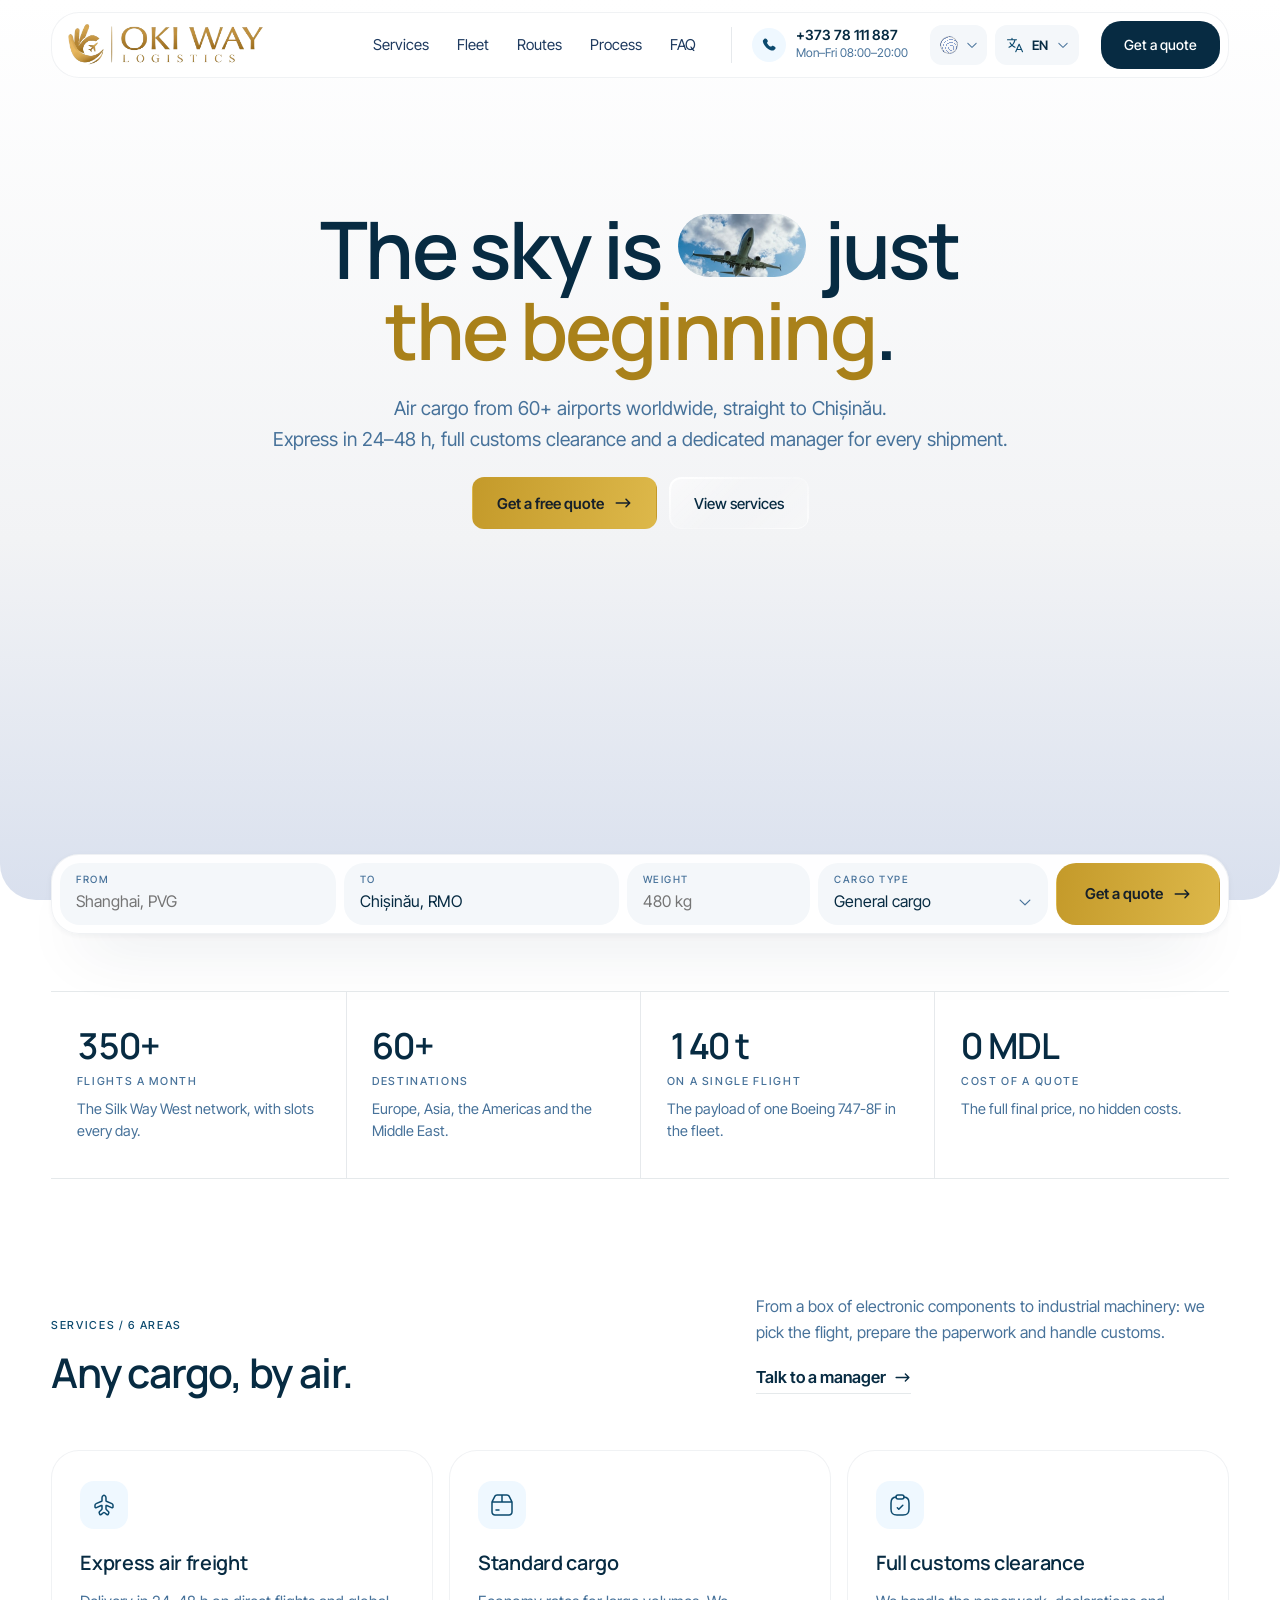
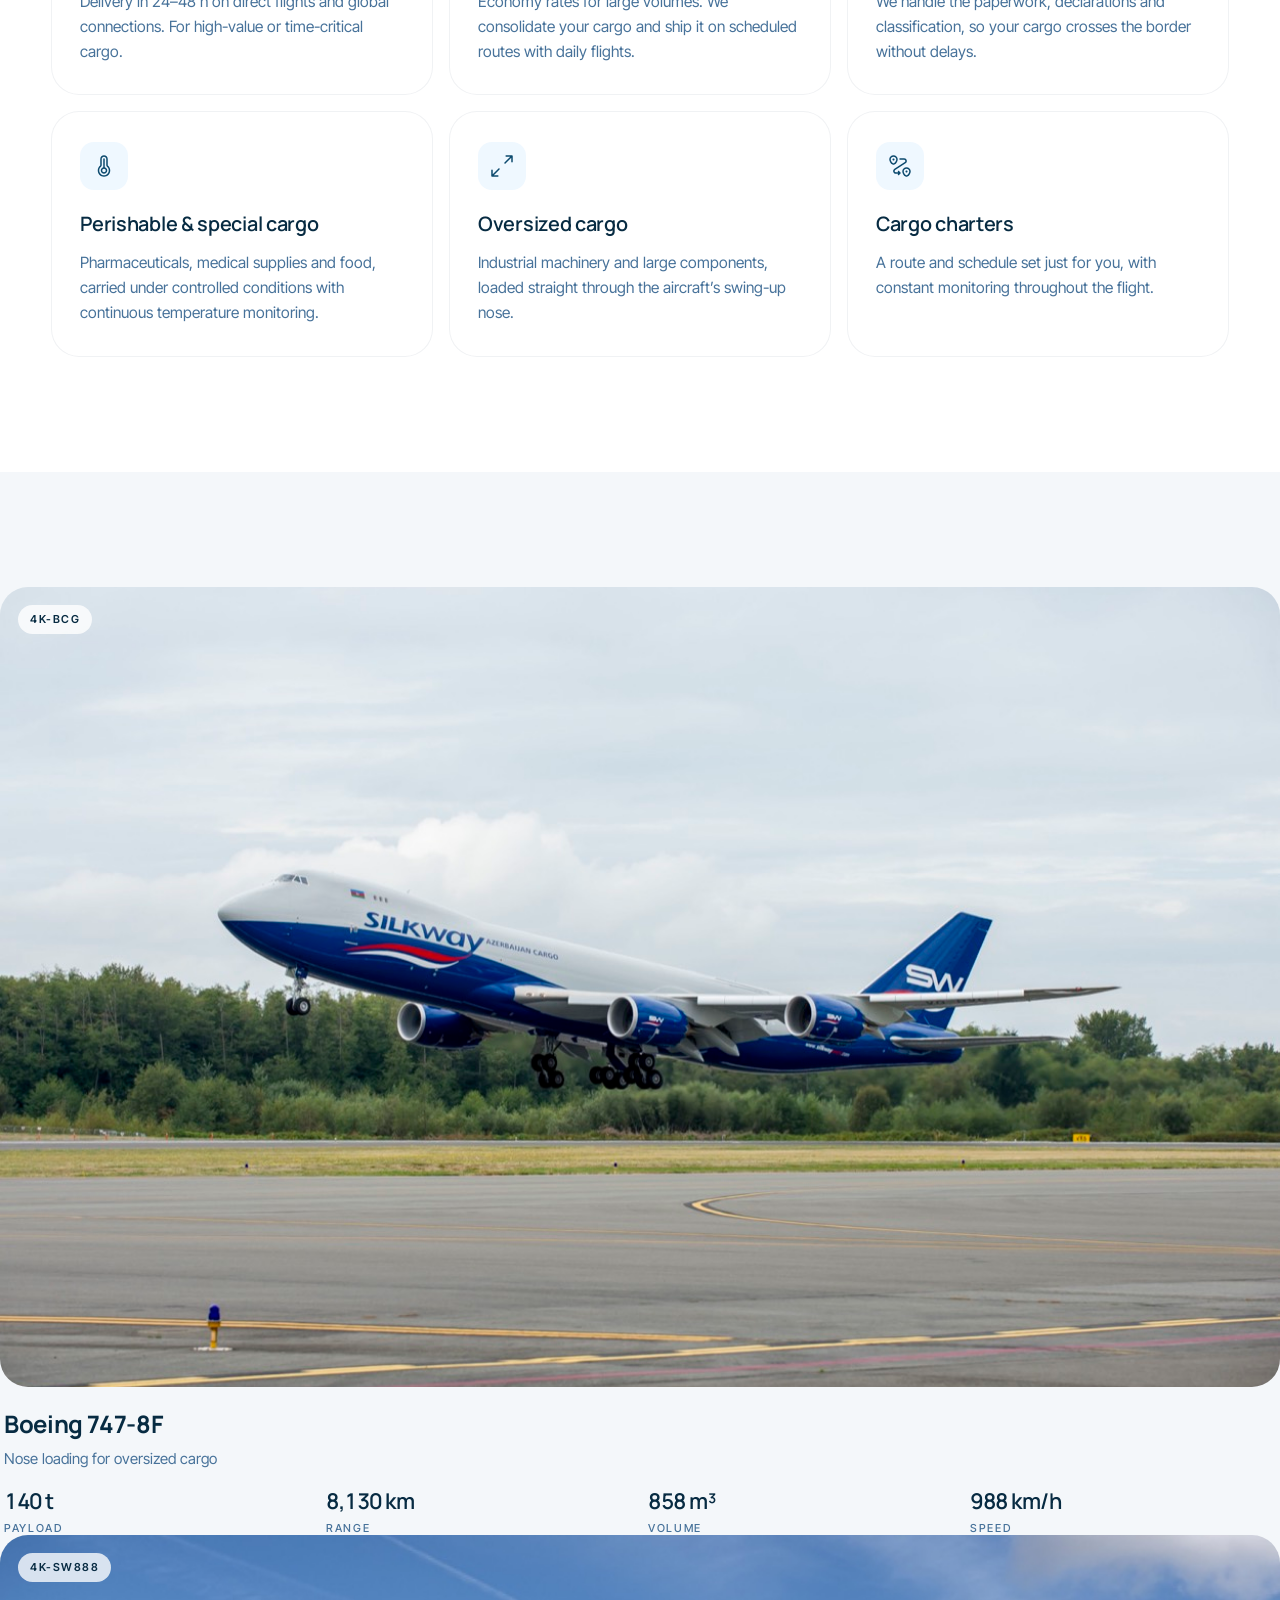
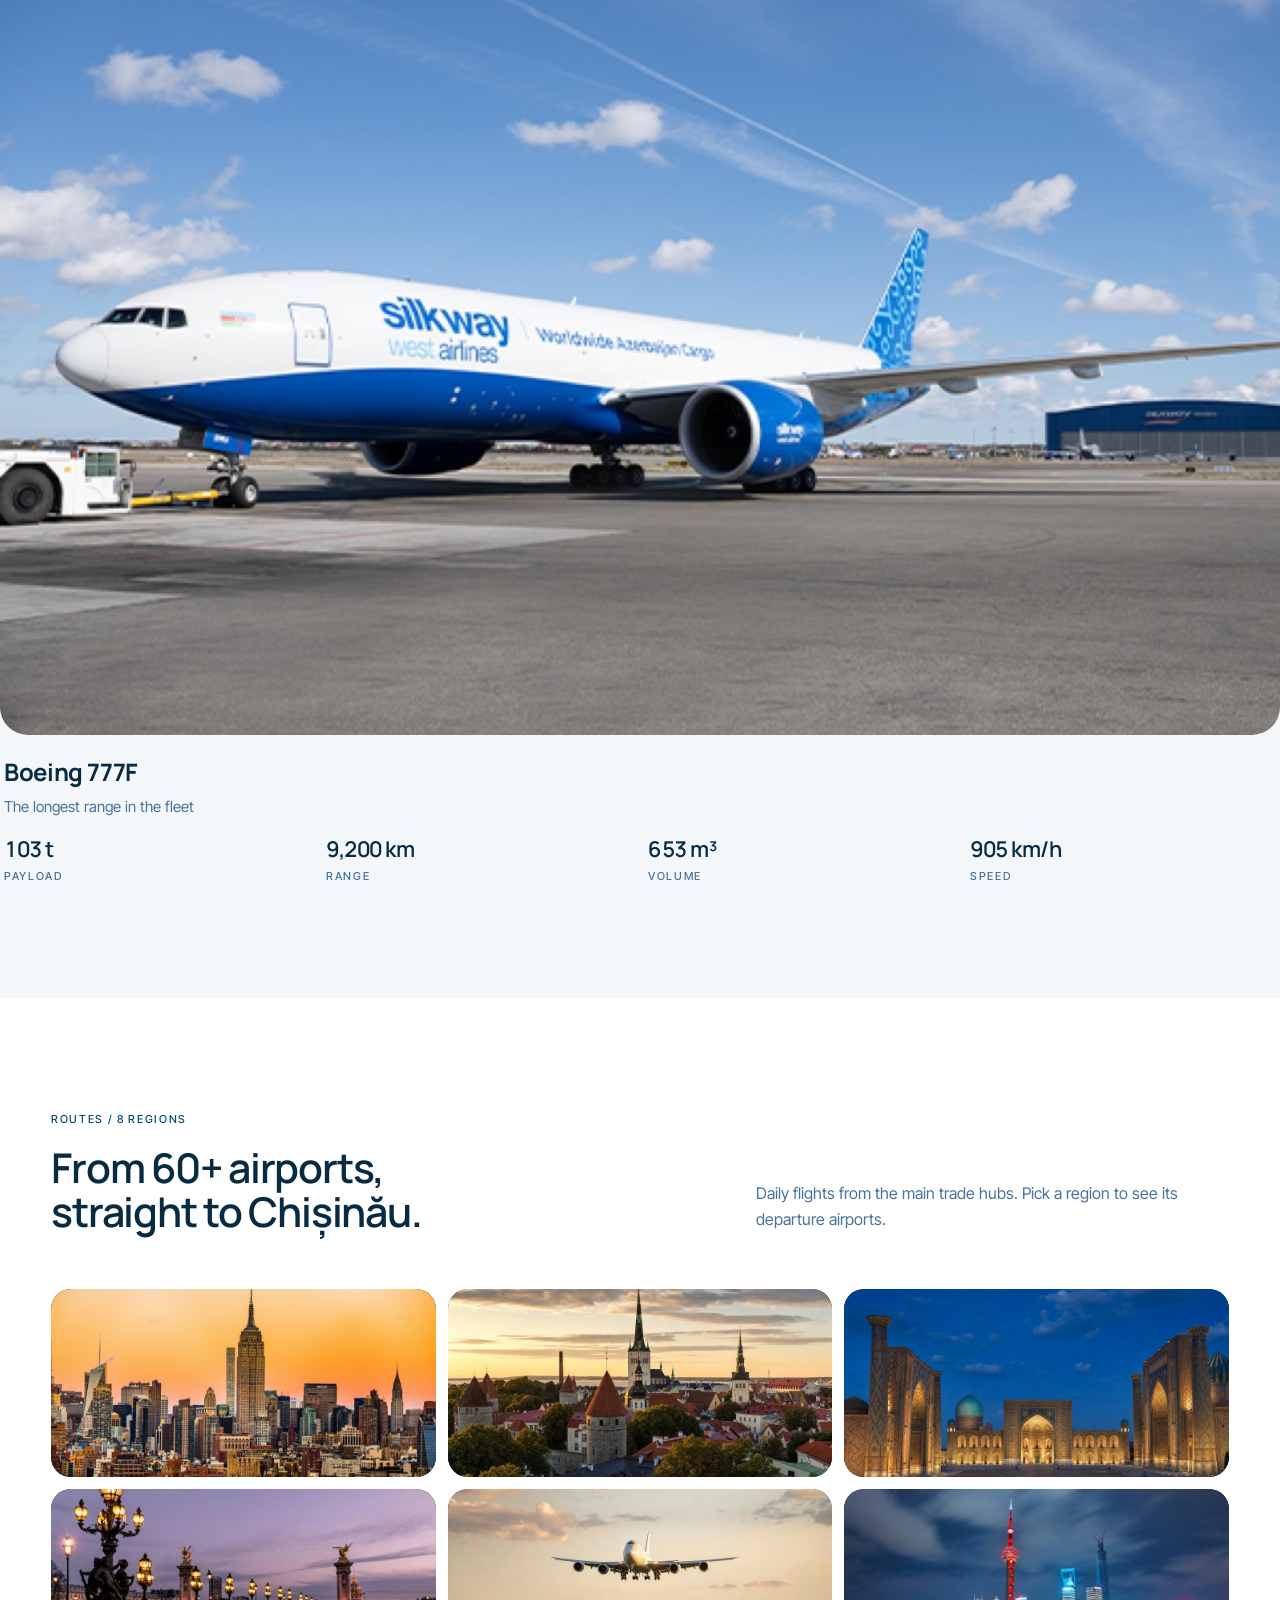
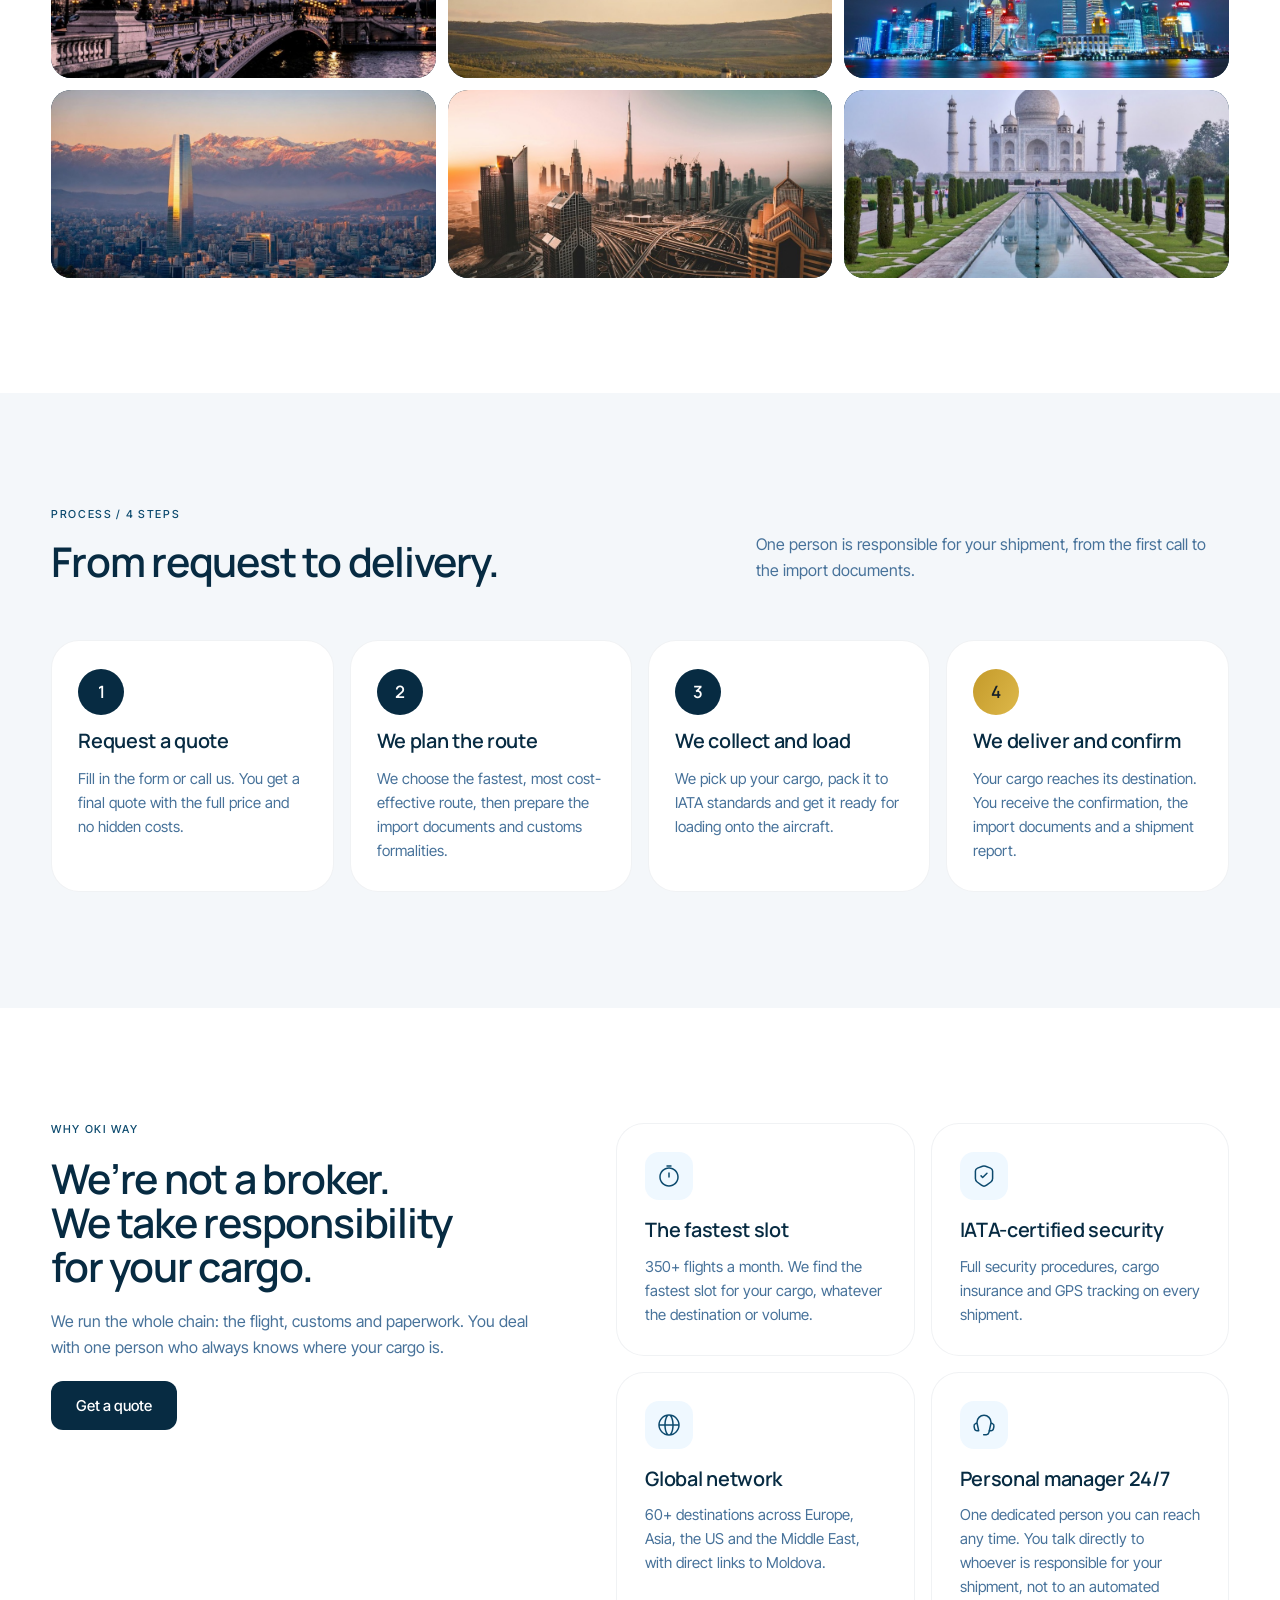
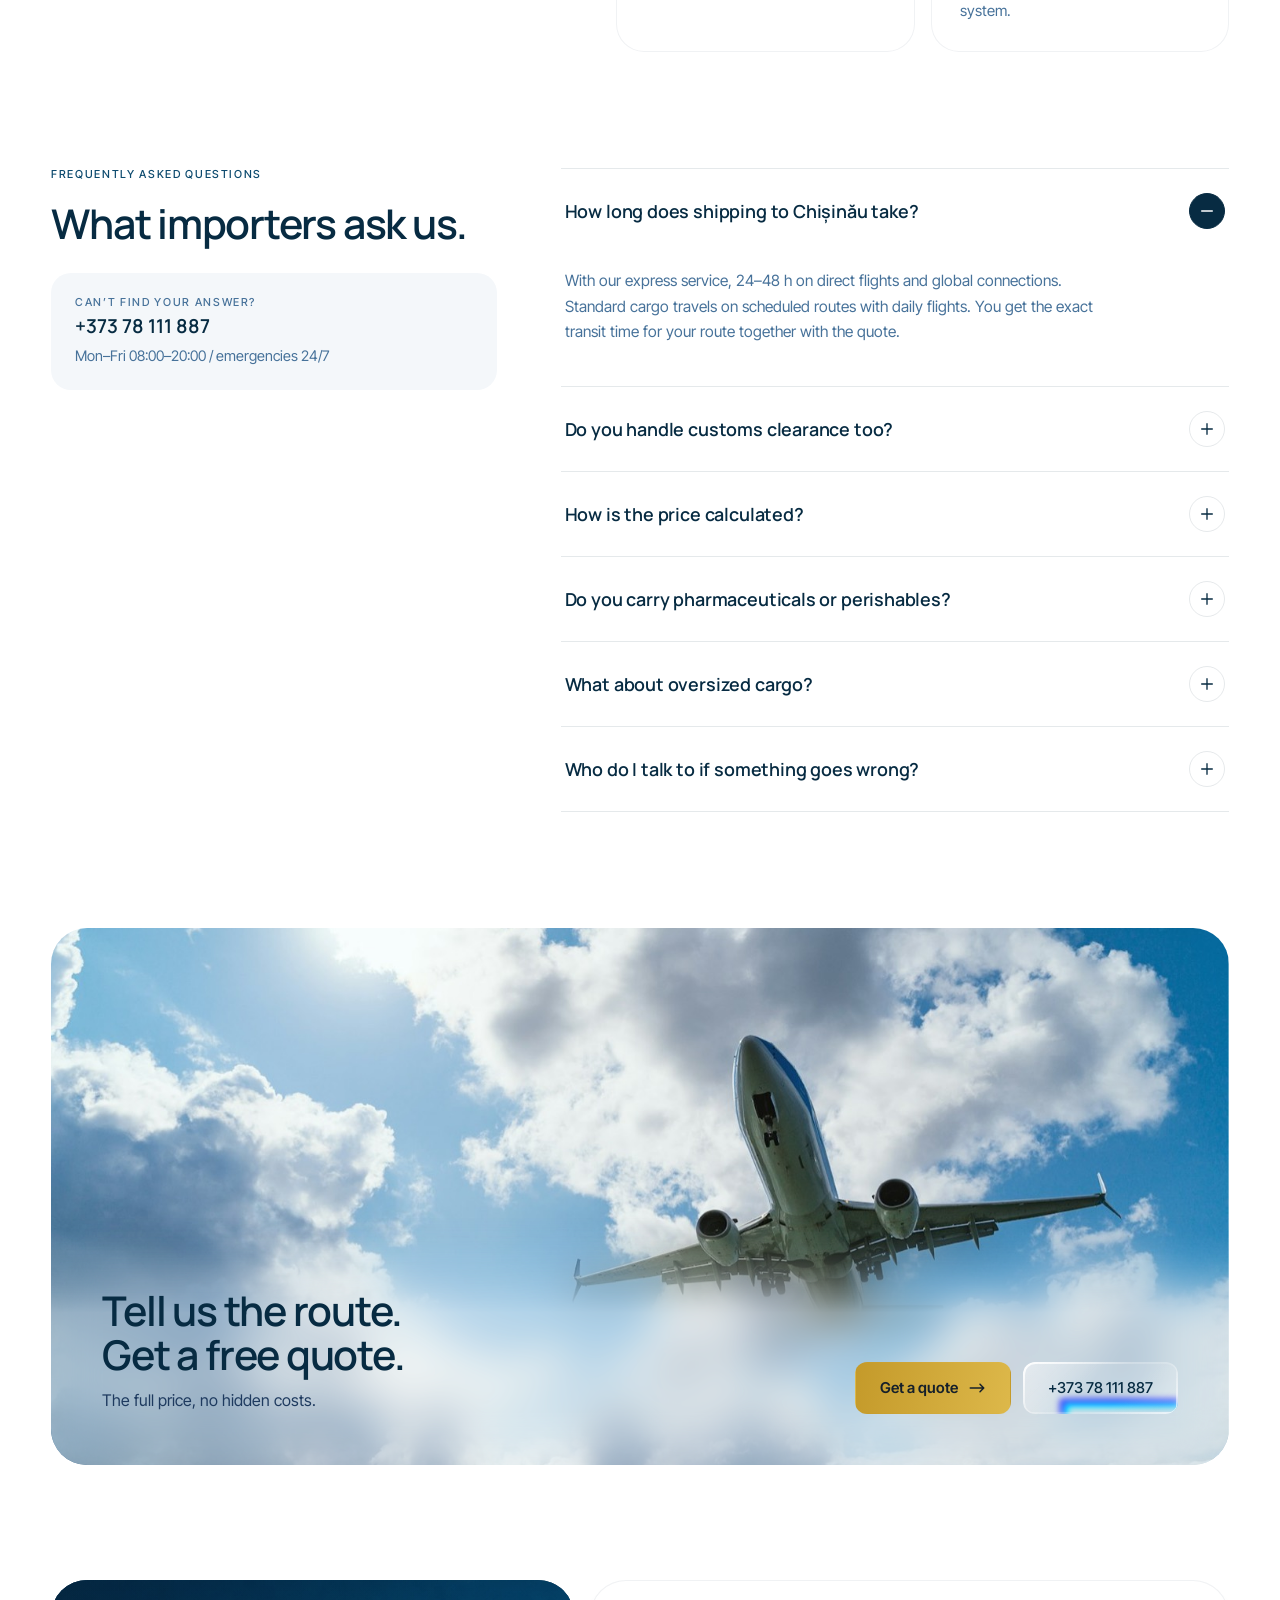
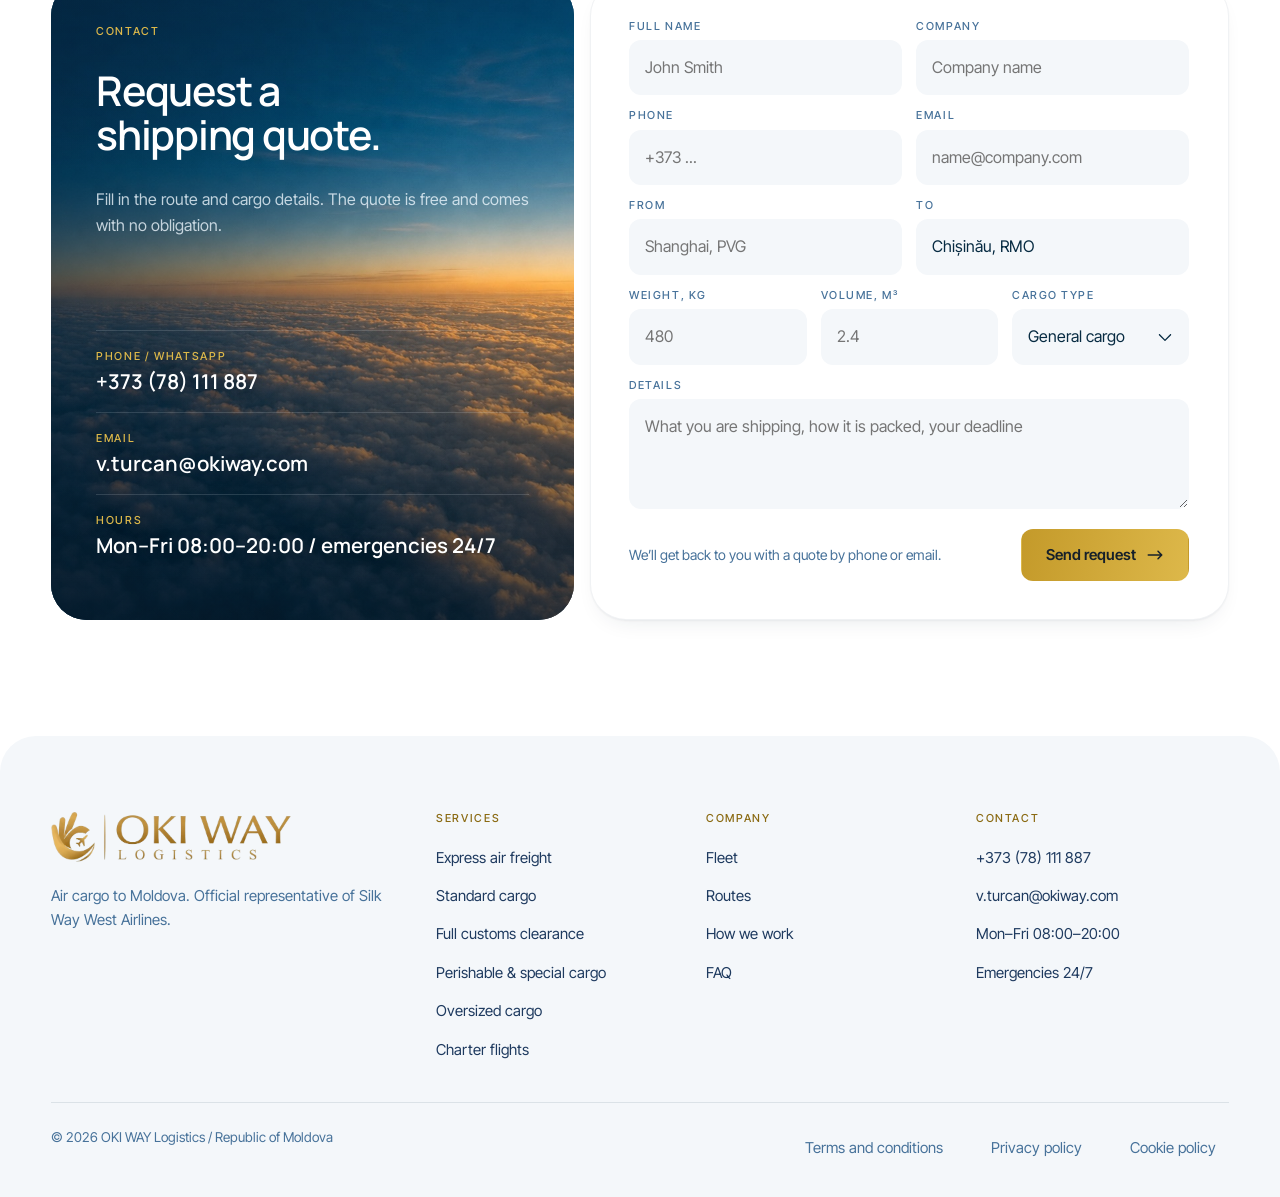
==== commit 12bd221d: "Translate site to English, white globe as default" ====
--- a/index.html
+++ b/index.html
@@ -1,9 +1,9 @@
 <!doctype html>
-<html lang="ro" data-globe="blue">
+<html lang="en" data-globe="white">
 <head>
 <meta charset="utf-8">
 <meta name="viewport" content="width=device-width, initial-scale=1, viewport-fit=cover">
-<meta name="description" content="OKI WAY Logistics: transport aerian de marfă din 60+ aeroporturi ale lumii direct în Chișinău. Reprezentanța oficială Silk Way West Airlines în Moldova.">
+<meta name="description" content="OKI WAY Logistics: air cargo from 60+ airports worldwide straight to Chișinău. Official representative of Silk Way West Airlines in Moldova.">
 <title>OKI WAY Logistics</title>
 <link rel="preconnect" href="https://fonts.googleapis.com">
 <link rel="preconnect" href="https://fonts.gstatic.com" crossorigin>
@@ -15,52 +15,52 @@
 <header id="hdr">
   <div class="wrap">
     <div class="hdr">
-      <a class="brand" href="#top" aria-label="OKI WAY Logistics, începutul paginii">
+      <a class="brand" href="#top" aria-label="OKI WAY Logistics, back to top">
         <img src="assets/img/logo-okiway.webp" alt="" width="720" height="155">
       </a>
       <div class="hnav" id="hnav">
-        <nav aria-label="Navigare principală">
-          <a href="#servicii">Servicii</a>
-          <a href="#flota">Flota</a>
-          <a href="#rute">Rute</a>
-          <a href="#proces">Proces</a>
-          <a href="#intrebari">Întrebări</a>
+        <nav aria-label="Main navigation">
+          <a href="#services">Services</a>
+          <a href="#fleet">Fleet</a>
+          <a href="#routes">Routes</a>
+          <a href="#process">Process</a>
+          <a href="#faq">FAQ</a>
         </nav>
         <a class="phone" href="tel:+37378111887">
           <span class="ic"><svg viewBox="0 0 24 24" fill="none" aria-hidden="true"><path d="M16.5562 12.9062L16.1007 13.359C16.1007 13.359 15.0181 14.4355 12.0631 11.4972C9.10812 8.55901 10.1907 7.48257 10.1907 7.48257L10.4775 7.19738C11.1841 6.49484 11.2507 5.36691 10.6342 4.54348L9.37326 2.85908C8.61028 1.83992 7.13596 1.70529 6.26145 2.57483L4.69185 4.13552C4.25823 4.56668 3.96765 5.12559 4.00289 5.74561C4.09304 7.33182 4.81071 10.7447 8.81536 14.7266C13.0621 18.9492 17.0468 19.117 18.6763 18.9651C19.1917 18.9171 19.6399 18.6546 20.0011 18.2954L21.4217 16.883C22.3806 15.9295 22.1102 14.2949 20.8833 13.628L18.9728 12.5894C18.1672 12.1515 17.1858 12.2801 16.5562 12.9062Z" fill="currentColor"/></svg></span>
-          <span><b>+373 78 111 887</b><small>Luni–Vineri 08:00–20:00</small></span>
+          <span><b>+373 78 111 887</b><small>Mon–Fri 08:00–20:00</small></span>
         </a>
         <div class="hsel">
         <div class="lang gv" id="gv">
-          <button class="lang-btn gv-btn" id="gvBtn" type="button" aria-haspopup="menu" aria-expanded="false" aria-controls="gvMenu" aria-label="Varianta globului" title="Varianta globului"><span class="gv-sw" aria-hidden="true"></span><svg class="lang-chev" viewBox="0 0 24 24" fill="none" aria-hidden="true"><path d="M 12 18 c -0.256 0 -0.512 -0.0973 -0.7067 -0.2933 L 2.96 9.3733 c -0.3907 -0.3907 -0.3907 -1.024 0 -1.4147 s 1.024 -0.3907 1.4147 0 l 7.6266 7.6266 7.6266 -7.6266 c 0.3907 -0.3907 1.024 -0.3907 1.4147 0 s 0.3907 1.024 0 1.4147 l -8.3333 8.3333 c -0.1947 0.1947 -0.4507 0.2933 -0.7067 0.2933 Z" fill="currentColor"></path></svg></button>
-          <div class="lang-menu gv-menu" id="gvMenu" role="menu" aria-label="Varianta globului">
-            <p class="gv-h" aria-hidden="true">Varianta globului</p>
-            <a role="menuitemradio" aria-checked="false" href="index.html" data-globe="blue"><span class="gv-sw" aria-hidden="true"></span><span class="gv-t"><b>Varianta 1</b><span>Glob albastru</span></span><svg class="lang-tick" viewBox="0 0 24 24" fill="none" aria-hidden="true"><path d="M21.5303 5.46967C21.8232 5.76256 21.8232 6.23744 21.5303 6.53033L9.53033 18.5303C9.23744 18.8232 8.76256 18.8232 8.46967 18.5303L2.46967 12.5303C2.17678 12.2374 2.17678 11.7626 2.46967 11.4697C2.76256 11.1768 3.23744 11.1768 3.53033 11.4697L9 16.9393L20.4697 5.46967C20.7626 5.17678 21.2374 5.17678 21.5303 5.46967Z" fill="currentColor"/></svg></a>
-            <a role="menuitemradio" aria-checked="false" href="glob-alb.html" data-globe="white"><span class="gv-sw gv-sw--white" aria-hidden="true"></span><span class="gv-t"><b>Varianta 2</b><span>Glob alb</span></span><svg class="lang-tick" viewBox="0 0 24 24" fill="none" aria-hidden="true"><path d="M21.5303 5.46967C21.8232 5.76256 21.8232 6.23744 21.5303 6.53033L9.53033 18.5303C9.23744 18.8232 8.76256 18.8232 8.46967 18.5303L2.46967 12.5303C2.17678 12.2374 2.17678 11.7626 2.46967 11.4697C2.76256 11.1768 3.23744 11.1768 3.53033 11.4697L9 16.9393L20.4697 5.46967C20.7626 5.17678 21.2374 5.17678 21.5303 5.46967Z" fill="currentColor"/></svg></a>
+          <button class="lang-btn gv-btn" id="gvBtn" type="button" aria-haspopup="menu" aria-expanded="false" aria-controls="gvMenu" aria-label="Globe variant" title="Globe variant"><span class="gv-sw" aria-hidden="true"></span><svg class="lang-chev" viewBox="0 0 24 24" fill="none" aria-hidden="true"><path d="M 12 18 c -0.256 0 -0.512 -0.0973 -0.7067 -0.2933 L 2.96 9.3733 c -0.3907 -0.3907 -0.3907 -1.024 0 -1.4147 s 1.024 -0.3907 1.4147 0 l 7.6266 7.6266 7.6266 -7.6266 c 0.3907 -0.3907 1.024 -0.3907 1.4147 0 s 0.3907 1.024 0 1.4147 l -8.3333 8.3333 c -0.1947 0.1947 -0.4507 0.2933 -0.7067 0.2933 Z" fill="currentColor"></path></svg></button>
+          <div class="lang-menu gv-menu" id="gvMenu" role="menu" aria-label="Globe variant">
+            <p class="gv-h" aria-hidden="true">Globe variant</p>
+            <a role="menuitemradio" aria-checked="false" href="index.html" data-globe="white"><span class="gv-sw gv-sw--white" aria-hidden="true"></span><span class="gv-t"><b>Variant 1</b><span>White globe</span></span><svg class="lang-tick" viewBox="0 0 24 24" fill="none" aria-hidden="true"><path d="M21.5303 5.46967C21.8232 5.76256 21.8232 6.23744 21.5303 6.53033L9.53033 18.5303C9.23744 18.8232 8.76256 18.8232 8.46967 18.5303L2.46967 12.5303C2.17678 12.2374 2.17678 11.7626 2.46967 11.4697C2.76256 11.1768 3.23744 11.1768 3.53033 11.4697L9 16.9393L20.4697 5.46967C20.7626 5.17678 21.2374 5.17678 21.5303 5.46967Z" fill="currentColor"/></svg></a>
+            <a role="menuitemradio" aria-checked="false" href="blue-globe.html" data-globe="blue"><span class="gv-sw" aria-hidden="true"></span><span class="gv-t"><b>Variant 2</b><span>Blue globe</span></span><svg class="lang-tick" viewBox="0 0 24 24" fill="none" aria-hidden="true"><path d="M21.5303 5.46967C21.8232 5.76256 21.8232 6.23744 21.5303 6.53033L9.53033 18.5303C9.23744 18.8232 8.76256 18.8232 8.46967 18.5303L2.46967 12.5303C2.17678 12.2374 2.17678 11.7626 2.46967 11.4697C2.76256 11.1768 3.23744 11.1768 3.53033 11.4697L9 16.9393L20.4697 5.46967C20.7626 5.17678 21.2374 5.17678 21.5303 5.46967Z" fill="currentColor"/></svg></a>
           </div>
         </div>
         <div class="lang" id="lang">
-          <button class="lang-btn" id="langBtn" type="button" aria-haspopup="menu" aria-expanded="false" aria-controls="langMenu" aria-label="Limba site-ului: Română">
-            <svg class="lang-ic" viewBox="0 0 24 24" fill="none" aria-hidden="true"><path d="M8 2.25C8.41421 2.25 8.75 2.58579 8.75 3V4.25H11.9829C11.9939 4.24976 12.0049 4.24976 12.016 4.25H14C14.4142 4.25 14.75 4.58579 14.75 5C14.75 5.41421 14.4142 5.75 14 5.75H12.5951C12.0785 7.83556 11.3151 9.58586 10.0899 11.1452C9.79327 11.5227 9.47146 11.8866 9.12228 12.2396C10.0146 12.9532 11.0796 13.6436 12.3591 14.3416C12.7228 14.54 12.8568 14.9955 12.6584 15.3592C12.4601 15.7228 12.0045 15.8568 11.6409 15.6584C10.2166 14.8816 9.015 14.0962 8.00008 13.2606C6.98357 14.0975 5.7815 14.8827 4.35931 15.6584C3.99568 15.8567 3.5401 15.7228 3.34175 15.3591C3.1434 14.9955 3.2774 14.5399 3.64103 14.3416C4.9224 13.6426 5.98696 12.952 6.8778 12.2396C6.00565 11.358 5.30575 10.4096 4.74209 9.35303C4.54713 8.98757 4.68535 8.53325 5.05082 8.33829C5.41628 8.14334 5.8706 8.28156 6.06555 8.64702C6.5644 9.58214 7.19121 10.4335 8.00008 11.2408C8.33344 10.9081 8.63557 10.5682 8.91043 10.2184C9.90599 8.95135 10.5718 7.51782 11.0461 5.75H2C1.58579 5.75 1.25 5.41421 1.25 5C1.25 4.58579 1.58579 4.25 2 4.25H7.25V3C7.25 2.58579 7.58579 2.25 8 2.25Z" fill="currentColor"/> <path fill-rule="evenodd" clip-rule="evenodd" d="M17.5 10.25C17.7951 10.25 18.0628 10.4231 18.1839 10.6922L21.3273 17.6774C21.3321 17.6874 21.3366 17.6976 21.341 17.7078L22.6839 20.6922C22.8539 21.07 22.6855 21.514 22.3078 21.6839C21.93 21.8539 21.486 21.6855 21.3161 21.3078L20.1651 18.75H14.8349L13.6839 21.3078C13.514 21.6855 13.07 21.8539 12.6922 21.6839C12.3145 21.514 12.1461 21.07 12.3161 20.6922L13.6591 17.7078C13.6634 17.6976 13.6679 17.6874 13.6727 17.6775L16.8161 10.6922C16.9372 10.4231 17.2049 10.25 17.5 10.25ZM19.4901 17.25L17.5 12.8276L15.5099 17.25H19.4901Z" fill="currentColor"/></svg><span class="lang-cur">RO</span><svg class="lang-chev" viewBox="0 0 24 24" fill="none" aria-hidden="true"><path d="M 12 18 c -0.256 0 -0.512 -0.0973 -0.7067 -0.2933 L 2.96 9.3733 c -0.3907 -0.3907 -0.3907 -1.024 0 -1.4147 s 1.024 -0.3907 1.4147 0 l 7.6266 7.6266 7.6266 -7.6266 c 0.3907 -0.3907 1.024 -0.3907 1.4147 0 s 0.3907 1.024 0 1.4147 l -8.3333 8.3333 c -0.1947 0.1947 -0.4507 0.2933 -0.7067 0.2933 Z" fill="currentColor"></path></svg>
+          <button class="lang-btn" id="langBtn" type="button" aria-haspopup="menu" aria-expanded="false" aria-controls="langMenu" aria-label="Site language: English">
+            <svg class="lang-ic" viewBox="0 0 24 24" fill="none" aria-hidden="true"><path d="M8 2.25C8.41421 2.25 8.75 2.58579 8.75 3V4.25H11.9829C11.9939 4.24976 12.0049 4.24976 12.016 4.25H14C14.4142 4.25 14.75 4.58579 14.75 5C14.75 5.41421 14.4142 5.75 14 5.75H12.5951C12.0785 7.83556 11.3151 9.58586 10.0899 11.1452C9.79327 11.5227 9.47146 11.8866 9.12228 12.2396C10.0146 12.9532 11.0796 13.6436 12.3591 14.3416C12.7228 14.54 12.8568 14.9955 12.6584 15.3592C12.4601 15.7228 12.0045 15.8568 11.6409 15.6584C10.2166 14.8816 9.015 14.0962 8.00008 13.2606C6.98357 14.0975 5.7815 14.8827 4.35931 15.6584C3.99568 15.8567 3.5401 15.7228 3.34175 15.3591C3.1434 14.9955 3.2774 14.5399 3.64103 14.3416C4.9224 13.6426 5.98696 12.952 6.8778 12.2396C6.00565 11.358 5.30575 10.4096 4.74209 9.35303C4.54713 8.98757 4.68535 8.53325 5.05082 8.33829C5.41628 8.14334 5.8706 8.28156 6.06555 8.64702C6.5644 9.58214 7.19121 10.4335 8.00008 11.2408C8.33344 10.9081 8.63557 10.5682 8.91043 10.2184C9.90599 8.95135 10.5718 7.51782 11.0461 5.75H2C1.58579 5.75 1.25 5.41421 1.25 5C1.25 4.58579 1.58579 4.25 2 4.25H7.25V3C7.25 2.58579 7.58579 2.25 8 2.25Z" fill="currentColor"/> <path fill-rule="evenodd" clip-rule="evenodd" d="M17.5 10.25C17.7951 10.25 18.0628 10.4231 18.1839 10.6922L21.3273 17.6774C21.3321 17.6874 21.3366 17.6976 21.341 17.7078L22.6839 20.6922C22.8539 21.07 22.6855 21.514 22.3078 21.6839C21.93 21.8539 21.486 21.6855 21.3161 21.3078L20.1651 18.75H14.8349L13.6839 21.3078C13.514 21.6855 13.07 21.8539 12.6922 21.6839C12.3145 21.514 12.1461 21.07 12.3161 20.6922L13.6591 17.7078C13.6634 17.6976 13.6679 17.6874 13.6727 17.6775L16.8161 10.6922C16.9372 10.4231 17.2049 10.25 17.5 10.25ZM19.4901 17.25L17.5 12.8276L15.5099 17.25H19.4901Z" fill="currentColor"/></svg><span class="lang-cur">EN</span><svg class="lang-chev" viewBox="0 0 24 24" fill="none" aria-hidden="true"><path d="M 12 18 c -0.256 0 -0.512 -0.0973 -0.7067 -0.2933 L 2.96 9.3733 c -0.3907 -0.3907 -0.3907 -1.024 0 -1.4147 s 1.024 -0.3907 1.4147 0 l 7.6266 7.6266 7.6266 -7.6266 c 0.3907 -0.3907 1.024 -0.3907 1.4147 0 s 0.3907 1.024 0 1.4147 l -8.3333 8.3333 c -0.1947 0.1947 -0.4507 0.2933 -0.7067 0.2933 Z" fill="currentColor"></path></svg>
           </button>
-          <div class="lang-menu" id="langMenu" role="menu" aria-label="Alege limba">
-            <button type="button" role="menuitemradio" aria-checked="true" data-code="RO" data-name="Română" lang="ro">Română<span class="lang-code">RO</span><svg class="lang-tick" viewBox="0 0 24 24" fill="none" aria-hidden="true"><path d="M21.5303 5.46967C21.8232 5.76256 21.8232 6.23744 21.5303 6.53033L9.53033 18.5303C9.23744 18.8232 8.76256 18.8232 8.46967 18.5303L2.46967 12.5303C2.17678 12.2374 2.17678 11.7626 2.46967 11.4697C2.76256 11.1768 3.23744 11.1768 3.53033 11.4697L9 16.9393L20.4697 5.46967C20.7626 5.17678 21.2374 5.17678 21.5303 5.46967Z" fill="currentColor"/></svg></button>
+          <div class="lang-menu" id="langMenu" role="menu" aria-label="Choose language">
+            <button type="button" role="menuitemradio" aria-checked="false" data-code="RO" data-name="Română" lang="ro">Română<span class="lang-code">RO</span><svg class="lang-tick" viewBox="0 0 24 24" fill="none" aria-hidden="true"><path d="M21.5303 5.46967C21.8232 5.76256 21.8232 6.23744 21.5303 6.53033L9.53033 18.5303C9.23744 18.8232 8.76256 18.8232 8.46967 18.5303L2.46967 12.5303C2.17678 12.2374 2.17678 11.7626 2.46967 11.4697C2.76256 11.1768 3.23744 11.1768 3.53033 11.4697L9 16.9393L20.4697 5.46967C20.7626 5.17678 21.2374 5.17678 21.5303 5.46967Z" fill="currentColor"/></svg></button>
             <button type="button" role="menuitemradio" aria-checked="false" data-code="RU" data-name="Русский" lang="ru">Русский<span class="lang-code">RU</span><svg class="lang-tick" viewBox="0 0 24 24" fill="none" aria-hidden="true"><path d="M21.5303 5.46967C21.8232 5.76256 21.8232 6.23744 21.5303 6.53033L9.53033 18.5303C9.23744 18.8232 8.76256 18.8232 8.46967 18.5303L2.46967 12.5303C2.17678 12.2374 2.17678 11.7626 2.46967 11.4697C2.76256 11.1768 3.23744 11.1768 3.53033 11.4697L9 16.9393L20.4697 5.46967C20.7626 5.17678 21.2374 5.17678 21.5303 5.46967Z" fill="currentColor"/></svg></button>
-            <button type="button" role="menuitemradio" aria-checked="false" data-code="EN" data-name="English" lang="en">English<span class="lang-code">EN</span><svg class="lang-tick" viewBox="0 0 24 24" fill="none" aria-hidden="true"><path d="M21.5303 5.46967C21.8232 5.76256 21.8232 6.23744 21.5303 6.53033L9.53033 18.5303C9.23744 18.8232 8.76256 18.8232 8.46967 18.5303L2.46967 12.5303C2.17678 12.2374 2.17678 11.7626 2.46967 11.4697C2.76256 11.1768 3.23744 11.1768 3.53033 11.4697L9 16.9393L20.4697 5.46967C20.7626 5.17678 21.2374 5.17678 21.5303 5.46967Z" fill="currentColor"/></svg></button>
+            <button type="button" role="menuitemradio" aria-checked="true" data-code="EN" data-name="English" lang="en">English<span class="lang-code">EN</span><svg class="lang-tick" viewBox="0 0 24 24" fill="none" aria-hidden="true"><path d="M21.5303 5.46967C21.8232 5.76256 21.8232 6.23744 21.5303 6.53033L9.53033 18.5303C9.23744 18.8232 8.76256 18.8232 8.46967 18.5303L2.46967 12.5303C2.17678 12.2374 2.17678 11.7626 2.46967 11.4697C2.76256 11.1768 3.23744 11.1768 3.53033 11.4697L9 16.9393L20.4697 5.46967C20.7626 5.17678 21.2374 5.17678 21.5303 5.46967Z" fill="currentColor"/></svg></button>
           </div>
         </div>
         </div>
-        <a class="btn btn-ink btn-s" href="#contact">Cere ofertă</a>
+        <a class="btn btn-ink btn-s" href="#contact">Get a quote</a>
       </div>
       <div class="lang gv gv-m" id="gvM">
-          <button class="lang-btn gv-btn" id="gvBtnM" type="button" aria-haspopup="menu" aria-expanded="false" aria-controls="gvMenuM" aria-label="Varianta globului" title="Varianta globului"><span class="gv-sw" aria-hidden="true"></span><svg class="lang-chev" viewBox="0 0 24 24" fill="none" aria-hidden="true"><path d="M 12 18 c -0.256 0 -0.512 -0.0973 -0.7067 -0.2933 L 2.96 9.3733 c -0.3907 -0.3907 -0.3907 -1.024 0 -1.4147 s 1.024 -0.3907 1.4147 0 l 7.6266 7.6266 7.6266 -7.6266 c 0.3907 -0.3907 1.024 -0.3907 1.4147 0 s 0.3907 1.024 0 1.4147 l -8.3333 8.3333 c -0.1947 0.1947 -0.4507 0.2933 -0.7067 0.2933 Z" fill="currentColor"></path></svg></button>
-          <div class="lang-menu gv-menu" id="gvMenuM" role="menu" aria-label="Varianta globului">
-            <p class="gv-h" aria-hidden="true">Varianta globului</p>
-            <a role="menuitemradio" aria-checked="false" href="index.html" data-globe="blue"><span class="gv-sw" aria-hidden="true"></span><span class="gv-t"><b>Varianta 1</b><span>Glob albastru</span></span><svg class="lang-tick" viewBox="0 0 24 24" fill="none" aria-hidden="true"><path d="M21.5303 5.46967C21.8232 5.76256 21.8232 6.23744 21.5303 6.53033L9.53033 18.5303C9.23744 18.8232 8.76256 18.8232 8.46967 18.5303L2.46967 12.5303C2.17678 12.2374 2.17678 11.7626 2.46967 11.4697C2.76256 11.1768 3.23744 11.1768 3.53033 11.4697L9 16.9393L20.4697 5.46967C20.7626 5.17678 21.2374 5.17678 21.5303 5.46967Z" fill="currentColor"/></svg></a>
-            <a role="menuitemradio" aria-checked="false" href="glob-alb.html" data-globe="white"><span class="gv-sw gv-sw--white" aria-hidden="true"></span><span class="gv-t"><b>Varianta 2</b><span>Glob alb</span></span><svg class="lang-tick" viewBox="0 0 24 24" fill="none" aria-hidden="true"><path d="M21.5303 5.46967C21.8232 5.76256 21.8232 6.23744 21.5303 6.53033L9.53033 18.5303C9.23744 18.8232 8.76256 18.8232 8.46967 18.5303L2.46967 12.5303C2.17678 12.2374 2.17678 11.7626 2.46967 11.4697C2.76256 11.1768 3.23744 11.1768 3.53033 11.4697L9 16.9393L20.4697 5.46967C20.7626 5.17678 21.2374 5.17678 21.5303 5.46967Z" fill="currentColor"/></svg></a>
+          <button class="lang-btn gv-btn" id="gvBtnM" type="button" aria-haspopup="menu" aria-expanded="false" aria-controls="gvMenuM" aria-label="Globe variant" title="Globe variant"><span class="gv-sw" aria-hidden="true"></span><svg class="lang-chev" viewBox="0 0 24 24" fill="none" aria-hidden="true"><path d="M 12 18 c -0.256 0 -0.512 -0.0973 -0.7067 -0.2933 L 2.96 9.3733 c -0.3907 -0.3907 -0.3907 -1.024 0 -1.4147 s 1.024 -0.3907 1.4147 0 l 7.6266 7.6266 7.6266 -7.6266 c 0.3907 -0.3907 1.024 -0.3907 1.4147 0 s 0.3907 1.024 0 1.4147 l -8.3333 8.3333 c -0.1947 0.1947 -0.4507 0.2933 -0.7067 0.2933 Z" fill="currentColor"></path></svg></button>
+          <div class="lang-menu gv-menu" id="gvMenuM" role="menu" aria-label="Globe variant">
+            <p class="gv-h" aria-hidden="true">Globe variant</p>
+            <a role="menuitemradio" aria-checked="false" href="index.html" data-globe="white"><span class="gv-sw gv-sw--white" aria-hidden="true"></span><span class="gv-t"><b>Variant 1</b><span>White globe</span></span><svg class="lang-tick" viewBox="0 0 24 24" fill="none" aria-hidden="true"><path d="M21.5303 5.46967C21.8232 5.76256 21.8232 6.23744 21.5303 6.53033L9.53033 18.5303C9.23744 18.8232 8.76256 18.8232 8.46967 18.5303L2.46967 12.5303C2.17678 12.2374 2.17678 11.7626 2.46967 11.4697C2.76256 11.1768 3.23744 11.1768 3.53033 11.4697L9 16.9393L20.4697 5.46967C20.7626 5.17678 21.2374 5.17678 21.5303 5.46967Z" fill="currentColor"/></svg></a>
+            <a role="menuitemradio" aria-checked="false" href="blue-globe.html" data-globe="blue"><span class="gv-sw" aria-hidden="true"></span><span class="gv-t"><b>Variant 2</b><span>Blue globe</span></span><svg class="lang-tick" viewBox="0 0 24 24" fill="none" aria-hidden="true"><path d="M21.5303 5.46967C21.8232 5.76256 21.8232 6.23744 21.5303 6.53033L9.53033 18.5303C9.23744 18.8232 8.76256 18.8232 8.46967 18.5303L2.46967 12.5303C2.17678 12.2374 2.17678 11.7626 2.46967 11.4697C2.76256 11.1768 3.23744 11.1768 3.53033 11.4697L9 16.9393L20.4697 5.46967C20.7626 5.17678 21.2374 5.17678 21.5303 5.46967Z" fill="currentColor"/></svg></a>
           </div>
         </div>
-      <button class="burger" id="burger" type="button" aria-expanded="false" aria-controls="hnav" aria-label="Deschide meniul"><svg class="i-menu" viewBox="0 0 24 24" fill="none" aria-hidden="true"><path fill-rule="evenodd" clip-rule="evenodd" d="M20.75 7C20.75 7.41421 20.4142 7.75 20 7.75L4 7.75C3.58579 7.75 3.25 7.41421 3.25 7C3.25 6.58579 3.58579 6.25 4 6.25L20 6.25C20.4142 6.25 20.75 6.58579 20.75 7Z" fill="currentColor"/><path fill-rule="evenodd" clip-rule="evenodd" d="M20.75 12C20.75 12.4142 20.4142 12.75 20 12.75L4 12.75C3.58579 12.75 3.25 12.4142 3.25 12C3.25 11.5858 3.58579 11.25 4 11.25L20 11.25C20.4142 11.25 20.75 11.5858 20.75 12Z" fill="currentColor"/><path fill-rule="evenodd" clip-rule="evenodd" d="M20.75 17C20.75 17.4142 20.4142 17.75 20 17.75L4 17.75C3.58579 17.75 3.25 17.4142 3.25 17C3.25 16.5858 3.58579 16.25 4 16.25L20 16.25C20.4142 16.25 20.75 16.5858 20.75 17Z" fill="currentColor"/></svg><svg class="i-close" viewBox="0 0 24 24" fill="none" aria-hidden="true"><path d="M18.2929 19.7071C18.6834 20.0976 19.3166 20.0976 19.7071 19.7071C20.0976 19.3166 20.0976 18.6834 19.7071 18.2929L13.4142 12L19.7071 5.70711C20.0976 5.31658 20.0976 4.68342 19.7071 4.29289C19.3166 3.90237 18.6834 3.90237 18.2929 4.29289L12 10.5858L5.70711 4.29289C5.31658 3.90237 4.68342 3.90237 4.29289 4.29289C3.90237 4.68342 3.90237 5.31658 4.29289 5.70711L10.5858 12L4.29289 18.2929C3.90237 18.6834 3.90237 19.3166 4.29289 19.7071C4.68342 20.0976 5.31658 20.0976 5.70711 19.7071L12 13.4142L18.2929 19.7071Z" fill="currentColor"/></svg></button>
+      <button class="burger" id="burger" type="button" aria-expanded="false" aria-controls="hnav" aria-label="Open menu"><svg class="i-menu" viewBox="0 0 24 24" fill="none" aria-hidden="true"><path fill-rule="evenodd" clip-rule="evenodd" d="M20.75 7C20.75 7.41421 20.4142 7.75 20 7.75L4 7.75C3.58579 7.75 3.25 7.41421 3.25 7C3.25 6.58579 3.58579 6.25 4 6.25L20 6.25C20.4142 6.25 20.75 6.58579 20.75 7Z" fill="currentColor"/><path fill-rule="evenodd" clip-rule="evenodd" d="M20.75 12C20.75 12.4142 20.4142 12.75 20 12.75L4 12.75C3.58579 12.75 3.25 12.4142 3.25 12C3.25 11.5858 3.58579 11.25 4 11.25L20 11.25C20.4142 11.25 20.75 11.5858 20.75 12Z" fill="currentColor"/><path fill-rule="evenodd" clip-rule="evenodd" d="M20.75 17C20.75 17.4142 20.4142 17.75 20 17.75L4 17.75C3.58579 17.75 3.25 17.4142 3.25 17C3.25 16.5858 3.58579 16.25 4 16.25L20 16.25C20.4142 16.25 20.75 16.5858 20.75 17Z" fill="currentColor"/></svg><svg class="i-close" viewBox="0 0 24 24" fill="none" aria-hidden="true"><path d="M18.2929 19.7071C18.6834 20.0976 19.3166 20.0976 19.7071 19.7071C20.0976 19.3166 20.0976 18.6834 19.7071 18.2929L13.4142 12L19.7071 5.70711C20.0976 5.31658 20.0976 4.68342 19.7071 4.29289C19.3166 3.90237 18.6834 3.90237 18.2929 4.29289L12 10.5858L5.70711 4.29289C5.31658 3.90237 4.68342 3.90237 4.29289 4.29289C3.90237 4.68342 3.90237 5.31658 4.29289 5.70711L10.5858 12L4.29289 18.2929C3.90237 18.6834 3.90237 19.3166 4.29289 19.7071C4.68342 20.0976 5.31658 20.0976 5.70711 19.7071L12 13.4142L18.2929 19.7071Z" fill="currentColor"/></svg></button>
     </div>
   </div>
 </header>
@@ -70,50 +70,50 @@
 <section class="hero" id="hero" aria-labelledby="hero-title">
   <canvas id="planet" aria-hidden="true"></canvas>
   <div class="wrap hero-in">
-    <h1 id="hero-title" data-a style="--d:100ms">Cerul e <span class="h-pill"><img src="assets/img/pill.jpg" alt=""></span> <span class="g">începutul</span> nostru.</h1>
-    <p class="lead" data-a style="--d:200ms">Transport aerian de marfă din 60+ aeroporturi ale lumii, direct în Chișinău.<br class="br-lg"> Express în 24–48 h, vămuire completă și un manager dedicat pentru fiecare expediere.</p>
+    <h1 id="hero-title" data-a style="--d:100ms">The sky is <span class="h-pill"><img src="assets/img/pill.jpg" alt=""></span> just <span class="g">the beginning</span>.</h1>
+    <p class="lead" data-a style="--d:200ms">Air cargo from 60+ airports worldwide, straight to Chișinău.<br class="br-lg"> Express in 24–48 h, full customs clearance and a dedicated manager for every shipment.</p>
     <div class="cta-row" data-a style="--d:300ms">
-      <a class="btn btn-gold" href="#contact"><span>Cere ofertă<span class="xs-hide"> gratuit</span></span>
+      <a class="btn btn-gold" href="#contact"><span>Get a<span class="xs-hide"> free</span> quote</span>
         <svg viewBox="0 0 24 24" fill="none" aria-hidden="true"><path d="M15.2929 7.70711C14.9024 7.31658 14.9024 6.68342 15.2929 6.29289C15.6834 5.90237 16.3166 5.90237 16.7071 6.29289L21.7071 11.2929C22.0976 11.6834 22.0976 12.3166 21.7071 12.7071L16.7071 17.7071C16.3166 18.0976 15.6834 18.0976 15.2929 17.7071C14.9024 17.3166 14.9024 16.6834 15.2929 16.2929L18.5858 13H3C2.44772 13 2 12.5523 2 12C2 11.4477 2.44772 11 3 11H18.5858L15.2929 7.70711Z" fill="currentColor"/></svg></a>
-      <a class="btn btn-line" href="#servicii">Vezi serviciile</a>
-    </div>
-  </div>
-  <p class="sr-only">Vizualizare 3D a rețelei cargo: avioane din Shanghai, Hong Kong, Singapore, Dubai, Istanbul, Frankfurt și Amsterdam zboară spre București.</p>
+      <a class="btn btn-line" href="#services">View services</a>
+    </div>
+  </div>
+  <p class="sr-only">3D view of the cargo network: planes from Shanghai, Hong Kong, Singapore, Dubai, Istanbul, Frankfurt and Amsterdam flying to Bucharest.</p>
 </section>
 <div class="wrap quick-wrap">
-  <form class="quick" id="quick" data-a style="--d:0ms" aria-label="Cerere rapidă de ofertă">
-    <div class="qf"><label for="q-from">De la</label><input id="q-from" name="from" placeholder="Shanghai, PVG" autocomplete="off"></div>
-    <div class="qf"><label for="q-to">Către</label><input id="q-to" name="to" value="Chișinău, RMO" autocomplete="off"></div>
-    <div class="qf"><label for="q-kg">Greutate</label><input id="q-kg" name="kg" placeholder="480 kg" inputmode="decimal" autocomplete="off"></div>
-    <div class="qf"><label for="q-type">Tip marfă</label>
+  <form class="quick" id="quick" data-a style="--d:0ms" aria-label="Quick quote request">
+    <div class="qf"><label for="q-from">From</label><input id="q-from" name="from" placeholder="Shanghai, PVG" autocomplete="off"></div>
+    <div class="qf"><label for="q-to">To</label><input id="q-to" name="to" value="Chișinău, RMO" autocomplete="off"></div>
+    <div class="qf"><label for="q-kg">Weight</label><input id="q-kg" name="kg" placeholder="480 kg" inputmode="decimal" autocomplete="off"></div>
+    <div class="qf"><label for="q-type">Cargo type</label>
       <select id="q-type" name="type">
-        <option>Marfă generală</option><option>Perisabilă / farmaceutică</option><option>Supradimensionată</option><option>Charter</option>
+        <option>General cargo</option><option>Perishable / pharma</option><option>Oversized</option><option>Charter</option>
       </select></div>
-    <button class="btn btn-gold" type="submit">Cere ofertă
+    <button class="btn btn-gold" type="submit">Get a quote
       <svg viewBox="0 0 24 24" fill="none" aria-hidden="true"><path d="M15.2929 7.70711C14.9024 7.31658 14.9024 6.68342 15.2929 6.29289C15.6834 5.90237 16.3166 5.90237 16.7071 6.29289L21.7071 11.2929C22.0976 11.6834 22.0976 12.3166 21.7071 12.7071L16.7071 17.7071C16.3166 18.0976 15.6834 18.0976 15.2929 17.7071C14.9024 17.3166 14.9024 16.6834 15.2929 16.2929L18.5858 13H3C2.44772 13 2 12.5523 2 12C2 11.4477 2.44772 11 3 11H18.5858L15.2929 7.70711Z" fill="currentColor"/></svg></button>
   </form>
 </div>
 
 <!-- PROOF BAND -->
-<section aria-label="Cifre cheie">
+<section aria-label="Key figures">
   <div class="wrap">
     <div class="band">
-      <div data-a style="--d:0ms"><span class="num">350+</span><span class="cap">Zboruri pe lună</span><p>Rețeaua Silk Way West, cu sloturi în fiecare zi.</p></div>
-      <div data-a style="--d:50ms"><span class="num">60+</span><span class="cap">Destinații</span><p>Europa, Asia, America și Orientul Mijlociu.</p></div>
-      <div data-a style="--d:100ms"><span class="num">140 t</span><span class="cap">Pe o singură cursă</span><p>Capacitatea unui Boeing 747-8F din flotă.</p></div>
-      <div data-a style="--d:150ms"><span class="num">0 lei</span><span class="cap">Costul ofertei</span><p>Prețul final complet, fără costuri ascunse.</p></div>
+      <div data-a style="--d:0ms"><span class="num">350+</span><span class="cap">Flights a month</span><p>The Silk Way West network, with slots every day.</p></div>
+      <div data-a style="--d:50ms"><span class="num">60+</span><span class="cap">Destinations</span><p>Europe, Asia, the Americas and the Middle East.</p></div>
+      <div data-a style="--d:100ms"><span class="num">140 t</span><span class="cap">On a single flight</span><p>The payload of one Boeing 747-8F in the fleet.</p></div>
+      <div data-a style="--d:150ms"><span class="num">0 MDL</span><span class="cap">Cost of a quote</span><p>The full final price, no hidden costs.</p></div>
     </div>
   </div>
 </section>
 
 <!-- SERVICES -->
-<section class="sec" id="servicii">
+<section class="sec" id="services">
   <div class="wrap">
     <div class="sh">
-      <div><p class="label" data-a>Servicii / 6 direcții</p><h2 data-a style="--d:50ms">Orice marfă, pe calea aerului.</h2></div>
+      <div><p class="label" data-a>Services / 6 areas</p><h2 data-a style="--d:50ms">Any cargo, by air.</h2></div>
       <div data-a style="--d:100ms">
-        <p class="lead">De la o cutie cu componente electronice la utilaje industriale: alegem zborul, pregătim documentele și ne ocupăm de vamă.</p>
-        <a class="link" href="#contact">Discută cu un manager <svg viewBox="0 0 24 24" fill="none" aria-hidden="true"><path d="M15.2929 7.70711C14.9024 7.31658 14.9024 6.68342 15.2929 6.29289C15.6834 5.90237 16.3166 5.90237 16.7071 6.29289L21.7071 11.2929C22.0976 11.6834 22.0976 12.3166 21.7071 12.7071L16.7071 17.7071C16.3166 18.0976 15.6834 18.0976 15.2929 17.7071C14.9024 17.3166 14.9024 16.6834 15.2929 16.2929L18.5858 13H3C2.44772 13 2 12.5523 2 12C2 11.4477 2.44772 11 3 11H18.5858L15.2929 7.70711Z" fill="currentColor"/></svg></a>
+        <p class="lead">From a box of electronic components to industrial machinery: we pick the flight, prepare the paperwork and handle customs.</p>
+        <a class="link" href="#contact">Talk to a manager <svg viewBox="0 0 24 24" fill="none" aria-hidden="true"><path d="M15.2929 7.70711C14.9024 7.31658 14.9024 6.68342 15.2929 6.29289C15.6834 5.90237 16.3166 5.90237 16.7071 6.29289L21.7071 11.2929C22.0976 11.6834 22.0976 12.3166 21.7071 12.7071L16.7071 17.7071C16.3166 18.0976 15.6834 18.0976 15.2929 17.7071C14.9024 17.3166 14.9024 16.6834 15.2929 16.2929L18.5858 13H3C2.44772 13 2 12.5523 2 12C2 11.4477 2.44772 11 3 11H18.5858L15.2929 7.70711Z" fill="currentColor"/></svg></a>
       </div>
     </div>
     <div class="grid3" id="svc"></div>
@@ -121,22 +121,22 @@
 </section>
 
 <!-- FLEET -->
-<section class="sec tint" id="flota">
+<section class="sec tint" id="fleet">
   <div class="wrap">
     <div class="sh">
-      <div><p class="label" data-a>Flota / Silk Way West</p><h2 data-a style="--d:50ms">Aeronavele cu care zburăm.</h2></div>
-      <div data-a style="--d:100ms"><p class="lead">Lucrăm pe aeronavele cargo Silk Way West: Boeing 747-8F, 747-400F și 777F, cu rază intercontinentală și până la 140 t pe o cursă.</p></div>
+      <div><p class="label" data-a>Fleet / Silk Way West</p><h2 data-a style="--d:50ms">The aircraft we fly.</h2></div>
+      <div data-a style="--d:100ms"><p class="lead">We fly on Silk Way West freighters: the Boeing 747-8F, 747-400F and 777F, with intercontinental range and up to 140 t per flight.</p></div>
     </div>
     <div class="grid2" id="fleet"></div>
   </div>
 </section>
 
 <!-- ROUTES -->
-<section class="sec" id="rute">
+<section class="sec" id="routes">
   <div class="wrap">
     <div class="sh">
-      <div><p class="label" data-a>Rute / 8 regiuni</p><h2 data-a style="--d:50ms">Din 60+ aeroporturi, direct în Chișinău.</h2></div>
-      <div data-a style="--d:100ms"><p class="lead">Zboruri zilnice din principalele hub-uri comerciale. Alege o regiune ca să vezi aeroporturile de plecare.</p></div>
+      <div><p class="label" data-a>Routes / 8 regions</p><h2 data-a style="--d:50ms">From 60+ airports, straight to Chișinău.</h2></div>
+      <div data-a style="--d:100ms"><p class="lead">Daily flights from the main trade hubs. Pick a region to see its departure airports.</p></div>
     </div>
     <div class="rg" id="rgrid" data-a style="--d:50ms"></div>
   </div>
@@ -146,7 +146,7 @@
 <dialog class="apd" id="apd" aria-labelledby="apd-t">
   <div class="apd-hd">
     <img class="apd-ph" src="" alt="">
-    <button class="apd-x" type="button" aria-label="Închide"><svg class="apd-xi" viewBox="0 0 24 24" fill="none" aria-hidden="true"><path d="M18.2929 19.7071C18.6834 20.0976 19.3166 20.0976 19.7071 19.7071C20.0976 19.3166 20.0976 18.6834 19.7071 18.2929L13.4142 12L19.7071 5.70711C20.0976 5.31658 20.0976 4.68342 19.7071 4.29289C19.3166 3.90237 18.6834 3.90237 18.2929 4.29289L12 10.5858L5.70711 4.29289C5.31658 3.90237 4.68342 3.90237 4.29289 4.29289C3.90237 4.68342 3.90237 5.31658 4.29289 5.70711L10.5858 12L4.29289 18.2929C3.90237 18.6834 3.90237 19.3166 4.29289 19.7071C4.68342 20.0976 5.31658 20.0976 5.70711 19.7071L12 13.4142L18.2929 19.7071Z" fill="currentColor"/></svg></button>
+    <button class="apd-x" type="button" aria-label="Close"><svg class="apd-xi" viewBox="0 0 24 24" fill="none" aria-hidden="true"><path d="M18.2929 19.7071C18.6834 20.0976 19.3166 20.0976 19.7071 19.7071C20.0976 19.3166 20.0976 18.6834 19.7071 18.2929L13.4142 12L19.7071 5.70711C20.0976 5.31658 20.0976 4.68342 19.7071 4.29289C19.3166 3.90237 18.6834 3.90237 18.2929 4.29289L12 10.5858L5.70711 4.29289C5.31658 3.90237 4.68342 3.90237 4.29289 4.29289C3.90237 4.68342 3.90237 5.31658 4.29289 5.70711L10.5858 12L4.29289 18.2929C3.90237 18.6834 3.90237 19.3166 4.29289 19.7071C4.68342 20.0976 5.31658 20.0976 5.70711 19.7071L12 13.4142L18.2929 19.7071Z" fill="currentColor"/></svg></button>
     <div class="apd-ttl">
       <p class="apd-k"><span id="apd-r"></span> · <span id="apd-n"></span></p>
       <h3 id="apd-t"></h3>
@@ -154,45 +154,45 @@
   </div>
   <ul class="apd-l" id="apd-l"></ul>
   <div class="apd-ft">
-    <p>Zboruri zilnice spre Chișinău, cu vămuire inclusă.</p>
-    <a class="btn btn-gold" href="#contact" id="apd-cta">Cere ofertă <svg viewBox="0 0 24 24" fill="none" aria-hidden="true"><path d="M15.2929 7.70711C14.9024 7.31658 14.9024 6.68342 15.2929 6.29289C15.6834 5.90237 16.3166 5.90237 16.7071 6.29289L21.7071 11.2929C22.0976 11.6834 22.0976 12.3166 21.7071 12.7071L16.7071 17.7071C16.3166 18.0976 15.6834 18.0976 15.2929 17.7071C14.9024 17.3166 14.9024 16.6834 15.2929 16.2929L18.5858 13H3C2.44772 13 2 12.5523 2 12C2 11.4477 2.44772 11 3 11H18.5858L15.2929 7.70711Z" fill="currentColor"/></svg></a>
+    <p>Daily flights to Chișinău, customs clearance included.</p>
+    <a class="btn btn-gold" href="#contact" id="apd-cta">Get a quote <svg viewBox="0 0 24 24" fill="none" aria-hidden="true"><path d="M15.2929 7.70711C14.9024 7.31658 14.9024 6.68342 15.2929 6.29289C15.6834 5.90237 16.3166 5.90237 16.7071 6.29289L21.7071 11.2929C22.0976 11.6834 22.0976 12.3166 21.7071 12.7071L16.7071 17.7071C16.3166 18.0976 15.6834 18.0976 15.2929 17.7071C14.9024 17.3166 14.9024 16.6834 15.2929 16.2929L18.5858 13H3C2.44772 13 2 12.5523 2 12C2 11.4477 2.44772 11 3 11H18.5858L15.2929 7.70711Z" fill="currentColor"/></svg></a>
   </div>
 </dialog>
 
 <!-- PROCESS -->
-<section class="sec tint" id="proces">
+<section class="sec tint" id="process">
   <div class="wrap">
     <div class="sh">
-      <div><p class="label" data-a>Proces / 4 pași</p><h2 data-a style="--d:50ms">De la cerere la livrare.</h2></div>
-      <div data-a style="--d:100ms"><p class="lead">Un singur om răspunde de expediere, de la primul apel până la documentele de import.</p></div>
+      <div><p class="label" data-a>Process / 4 steps</p><h2 data-a style="--d:50ms">From request to delivery.</h2></div>
+      <div data-a style="--d:100ms"><p class="lead">One person is responsible for your shipment, from the first call to the import documents.</p></div>
     </div>
     <div class="flow" id="flow"></div>
   </div>
 </section>
 
 <!-- WHY -->
-<section class="sec" id="avantaje">
+<section class="sec" id="why-us">
   <div class="wrap why">
     <div class="why-l">
-      <p class="label" data-a>De ce OKI WAY</p>
-      <h2 data-a style="--d:50ms">Nu suntem broker. Răspundem de marfa ta.</h2>
-      <p class="lead" data-a style="--d:100ms">Organizăm tot lanțul: zborul, vama și documentele. Tu vorbești cu un singur om, care știe unde e marfa ta.</p>
-      <div data-a style="--d:150ms"><a class="btn btn-ink" href="#contact">Cere ofertă</a></div>
+      <p class="label" data-a>Why OKI WAY</p>
+      <h2 data-a style="--d:50ms">We’re not a broker. We take responsibility for your cargo.</h2>
+      <p class="lead" data-a style="--d:100ms">We run the whole chain: the flight, customs and paperwork. You deal with one person who always knows where your cargo is.</p>
+      <div data-a style="--d:150ms"><a class="btn btn-ink" href="#contact">Get a quote</a></div>
     </div>
     <div class="why-g" id="why"></div>
   </div>
 </section>
 
 <!-- FAQ -->
-<section class="sec" id="intrebari">
+<section class="sec" id="faq">
   <div class="wrap faq">
     <div class="faq-l">
-      <p class="label" data-a>Întrebări frecvente</p>
-      <h2 data-a style="--d:50ms">Ce ne întreabă importatorii.</h2>
+      <p class="label" data-a>Frequently asked questions</p>
+      <h2 data-a style="--d:50ms">What importers ask us.</h2>
       <div class="call" data-a style="--d:100ms">
-        <span class="cap">Nu găsești răspunsul?</span>
+        <span class="cap">Can’t find your answer?</span>
         <b>+373 78 111 887</b>
-        <span style="font-size:14.5px;color:var(--muted)">Luni–Vineri 08:00–20:00 / urgențe 24/7</span>
+        <span style="font-size:14.5px;color:var(--muted)">Mon–Fri 08:00–20:00 / emergencies 24/7</span>
       </div>
     </div>
     <div class="qa" id="qa"></div>
@@ -200,17 +200,17 @@
 </section>
 
 <!-- CTA BAND -->
-<section aria-label="Cere ofertă">
+<section aria-label="Get a quote">
   <div class="wrap">
     <div class="ctab" data-a>
-      <img src="assets/img/hero.jpg" alt="Avion cargo deasupra norilor" loading="lazy">
+      <img src="assets/img/hero.jpg" alt="Cargo plane above the clouds" loading="lazy">
       <div class="in-c">
         <div>
-          <h2>Spune-ne ruta. <br>Primești oferta gratuit.</h2>
-          <p class="lead">Prețul complet, fără costuri ascunse.</p>
+          <h2>Tell us the route. <br>Get a free quote.</h2>
+          <p class="lead">The full price, no hidden costs.</p>
         </div>
         <div class="cta-row">
-          <a class="btn btn-gold" href="#contact">Cere ofertă
+          <a class="btn btn-gold" href="#contact">Get a quote
             <svg viewBox="0 0 24 24" fill="none" aria-hidden="true"><path d="M15.2929 7.70711C14.9024 7.31658 14.9024 6.68342 15.2929 6.29289C15.6834 5.90237 16.3166 5.90237 16.7071 6.29289L21.7071 11.2929C22.0976 11.6834 22.0976 12.3166 21.7071 12.7071L16.7071 17.7071C16.3166 18.0976 15.6834 18.0976 15.2929 17.7071C14.9024 17.3166 14.9024 16.6834 15.2929 16.2929L18.5858 13H3C2.44772 13 2 12.5523 2 12C2 11.4477 2.44772 11 3 11H18.5858L15.2929 7.70711Z" fill="currentColor"/></svg></a>
           <a class="btn btn-line" href="tel:+37378111887">+373 78 111 887</a>
         </div>
@@ -225,37 +225,37 @@
     <div class="ci" data-a>
       <img class="ci-sky" src="assets/img/sky.jpg" alt="" aria-hidden="true" loading="lazy" decoding="async">
       <p class="label" style="color:var(--gold-l)">Contact</p>
-      <h2>Cere o ofertă de transport.</h2>
-      <p class="lead">Completează ruta și detaliile mărfii. Oferta e gratuită și fără obligații.</p>
+      <h2>Request a shipping quote.</h2>
+      <p class="lead">Fill in the route and cargo details. The quote is free and comes with no obligation.</p>
       <div class="lines">
-        <div class="ln"><span class="cap">Telefon / WhatsApp</span><a href="tel:+37378111887">+373 (78) 111 887</a></div>
-        <div class="ln"><span class="cap">E-mail</span><a href="mailto:v.turcan@okiway.com">v.turcan@okiway.com</a></div>
-        <div class="ln"><span class="cap">Program</span><b>Luni–Vineri 08:00–20:00 / urgențe 24/7</b></div>
+        <div class="ln"><span class="cap">Phone / WhatsApp</span><a href="tel:+37378111887">+373 (78) 111 887</a></div>
+        <div class="ln"><span class="cap">Email</span><a href="mailto:v.turcan@okiway.com">v.turcan@okiway.com</a></div>
+        <div class="ln"><span class="cap">Hours</span><b>Mon–Fri 08:00–20:00 / emergencies 24/7</b></div>
       </div>
     </div>
     <form class="form" id="f" novalidate data-a style="--d:100ms">
       <div class="two">
-        <div class="fld"><label for="f-name">Nume complet</label><input id="f-name" name="name" autocomplete="name" placeholder="Ion Popescu"></div>
-        <div class="fld"><label for="f-co">Companie</label><input id="f-co" name="company" autocomplete="organization" placeholder="Numele companiei"></div>
+        <div class="fld"><label for="f-name">Full name</label><input id="f-name" name="name" autocomplete="name" placeholder="John Smith"></div>
+        <div class="fld"><label for="f-co">Company</label><input id="f-co" name="company" autocomplete="organization" placeholder="Company name"></div>
       </div>
       <div class="two">
-        <div class="fld"><label for="f-tel">Telefon</label><input id="f-tel" name="tel" type="tel" autocomplete="tel" placeholder="+373 ..."></div>
-        <div class="fld"><label for="f-mail">E-mail</label><input id="f-mail" name="email" type="email" autocomplete="email" placeholder="nume@companie.md"></div>
+        <div class="fld"><label for="f-tel">Phone</label><input id="f-tel" name="tel" type="tel" autocomplete="tel" placeholder="+373 ..."></div>
+        <div class="fld"><label for="f-mail">Email</label><input id="f-mail" name="email" type="email" autocomplete="email" placeholder="name@company.com"></div>
       </div>
       <div class="two">
-        <div class="fld"><label for="f-from">De la</label><input id="f-from" name="from" placeholder="Shanghai, PVG"></div>
-        <div class="fld"><label for="f-to">Către</label><input id="f-to" name="to" value="Chișinău, RMO"></div>
+        <div class="fld"><label for="f-from">From</label><input id="f-from" name="from" placeholder="Shanghai, PVG"></div>
+        <div class="fld"><label for="f-to">To</label><input id="f-to" name="to" value="Chișinău, RMO"></div>
       </div>
       <div class="three">
-        <div class="fld"><label for="f-kg">Greutate, kg</label><input id="f-kg" name="kg" inputmode="decimal" placeholder="480"></div>
-        <div class="fld"><label for="f-m3">Volum, m³</label><input id="f-m3" name="m3" inputmode="decimal" placeholder="2,4"></div>
-        <div class="fld"><label for="f-type">Tip marfă</label>
-          <select id="f-type" name="type"><option>Marfă generală</option><option>Perisabilă / farmaceutică</option><option>Supradimensionată</option><option>Charter</option></select></div>
-      </div>
-      <div class="fld"><label for="f-det">Detalii</label><textarea id="f-det" name="details" placeholder="Ce transporți, cum e ambalată marfa, termenul dorit"></textarea></div>
+        <div class="fld"><label for="f-kg">Weight, kg</label><input id="f-kg" name="kg" inputmode="decimal" placeholder="480"></div>
+        <div class="fld"><label for="f-m3">Volume, m³</label><input id="f-m3" name="m3" inputmode="decimal" placeholder="2.4"></div>
+        <div class="fld"><label for="f-type">Cargo type</label>
+          <select id="f-type" name="type"><option>General cargo</option><option>Perishable / pharma</option><option>Oversized</option><option>Charter</option></select></div>
+      </div>
+      <div class="fld"><label for="f-det">Details</label><textarea id="f-det" name="details" placeholder="What you are shipping, how it is packed, your deadline"></textarea></div>
       <div class="foot">
-        <p class="note" id="note">Revenim cu oferta prin telefon sau e-mail.</p>
-        <button class="btn btn-gold" type="submit">Trimite solicitarea
+        <p class="note" id="note">We’ll get back to you with a quote by phone or email.</p>
+        <button class="btn btn-gold" type="submit">Send request
           <svg viewBox="0 0 24 24" fill="none" aria-hidden="true"><path d="M15.2929 7.70711C14.9024 7.31658 14.9024 6.68342 15.2929 6.29289C15.6834 5.90237 16.3166 5.90237 16.7071 6.29289L21.7071 11.2929C22.0976 11.6834 22.0976 12.3166 21.7071 12.7071L16.7071 17.7071C16.3166 18.0976 15.6834 18.0976 15.2929 17.7071C14.9024 17.3166 14.9024 16.6834 15.2929 16.2929L18.5858 13H3C2.44772 13 2 12.5523 2 12C2 11.4477 2.44772 11 3 11H18.5858L15.2929 7.70711Z" fill="currentColor"/></svg></button>
       </div>
     </form>
@@ -267,30 +267,30 @@
   <div class="wrap fg">
     <div>
       <img class="flogo" src="assets/img/logo-okiway.webp" alt="OKI WAY Logistics" width="720" height="155">
-      <p class="lead">Transport aerian de marfă spre Moldova. Reprezentanța oficială Silk Way West Airlines.</p>
-    </div>
-    <div><h4>Servicii</h4><ul>
-      <li><a href="#servicii">Transport aerian express</a></li>
-      <li><a href="#servicii">Cargo standard</a></li>
-      <li><a href="#servicii">Vămuire completă</a></li>
-      <li><a href="#servicii">Cargo perisabil și special</a></li>
-      <li><a href="#servicii">Cargo supradimensionat</a></li>
-      <li><a href="#servicii">Curse charter</a></li>
+      <p class="lead">Air cargo to Moldova. Official representative of Silk Way West Airlines.</p>
+    </div>
+    <div><h4>Services</h4><ul>
+      <li><a href="#services">Express air freight</a></li>
+      <li><a href="#services">Standard cargo</a></li>
+      <li><a href="#services">Full customs clearance</a></li>
+      <li><a href="#services">Perishable &amp; special cargo</a></li>
+      <li><a href="#services">Oversized cargo</a></li>
+      <li><a href="#services">Charter flights</a></li>
     </ul></div>
-    <div><h4>Companie</h4><ul>
-      <li><a href="#flota">Flota</a></li>
-      <li><a href="#rute">Rute</a></li>
-      <li><a href="#proces">Cum lucrăm</a></li>
-      <li><a href="#intrebari">Întrebări frecvente</a></li>
+    <div><h4>Company</h4><ul>
+      <li><a href="#fleet">Fleet</a></li>
+      <li><a href="#routes">Routes</a></li>
+      <li><a href="#process">How we work</a></li>
+      <li><a href="#faq">FAQ</a></li>
     </ul></div>
     <div><h4>Contact</h4><ul>
       <li><a href="tel:+37378111887">+373 (78) 111 887</a></li>
       <li><a href="mailto:v.turcan@okiway.com">v.turcan@okiway.com</a></li>
-      <li><a href="#contact">Luni–Vineri 08:00–20:00</a></li>
-      <li><a href="#contact">Urgențe 24/7</a></li>
+      <li><a href="#contact">Mon–Fri 08:00–20:00</a></li>
+      <li><a href="#contact">Emergencies 24/7</a></li>
     </ul></div>
   </div>
-  <div class="wrap"><div class="fb"><span>© <span id="yr">2026</span> OKI WAY Logistics / Republica Moldova</span><nav class="legal" aria-label="Documente legale"><a>Termeni și condiții</a><a>Politica de confidențialitate</a><a>Politica de cookies</a></nav></div></div>
+  <div class="wrap"><div class="fb"><span>© <span id="yr">2026</span> OKI WAY Logistics / Republic of Moldova</span><nav class="legal" aria-label="Legal"><a>Terms and conditions</a><a>Privacy policy</a><a>Cookie policy</a></nav></div></div>
 </footer>
 
 <script src="https://cdnjs.cloudflare.com/ajax/libs/three.js/r128/three.min.js"></script>
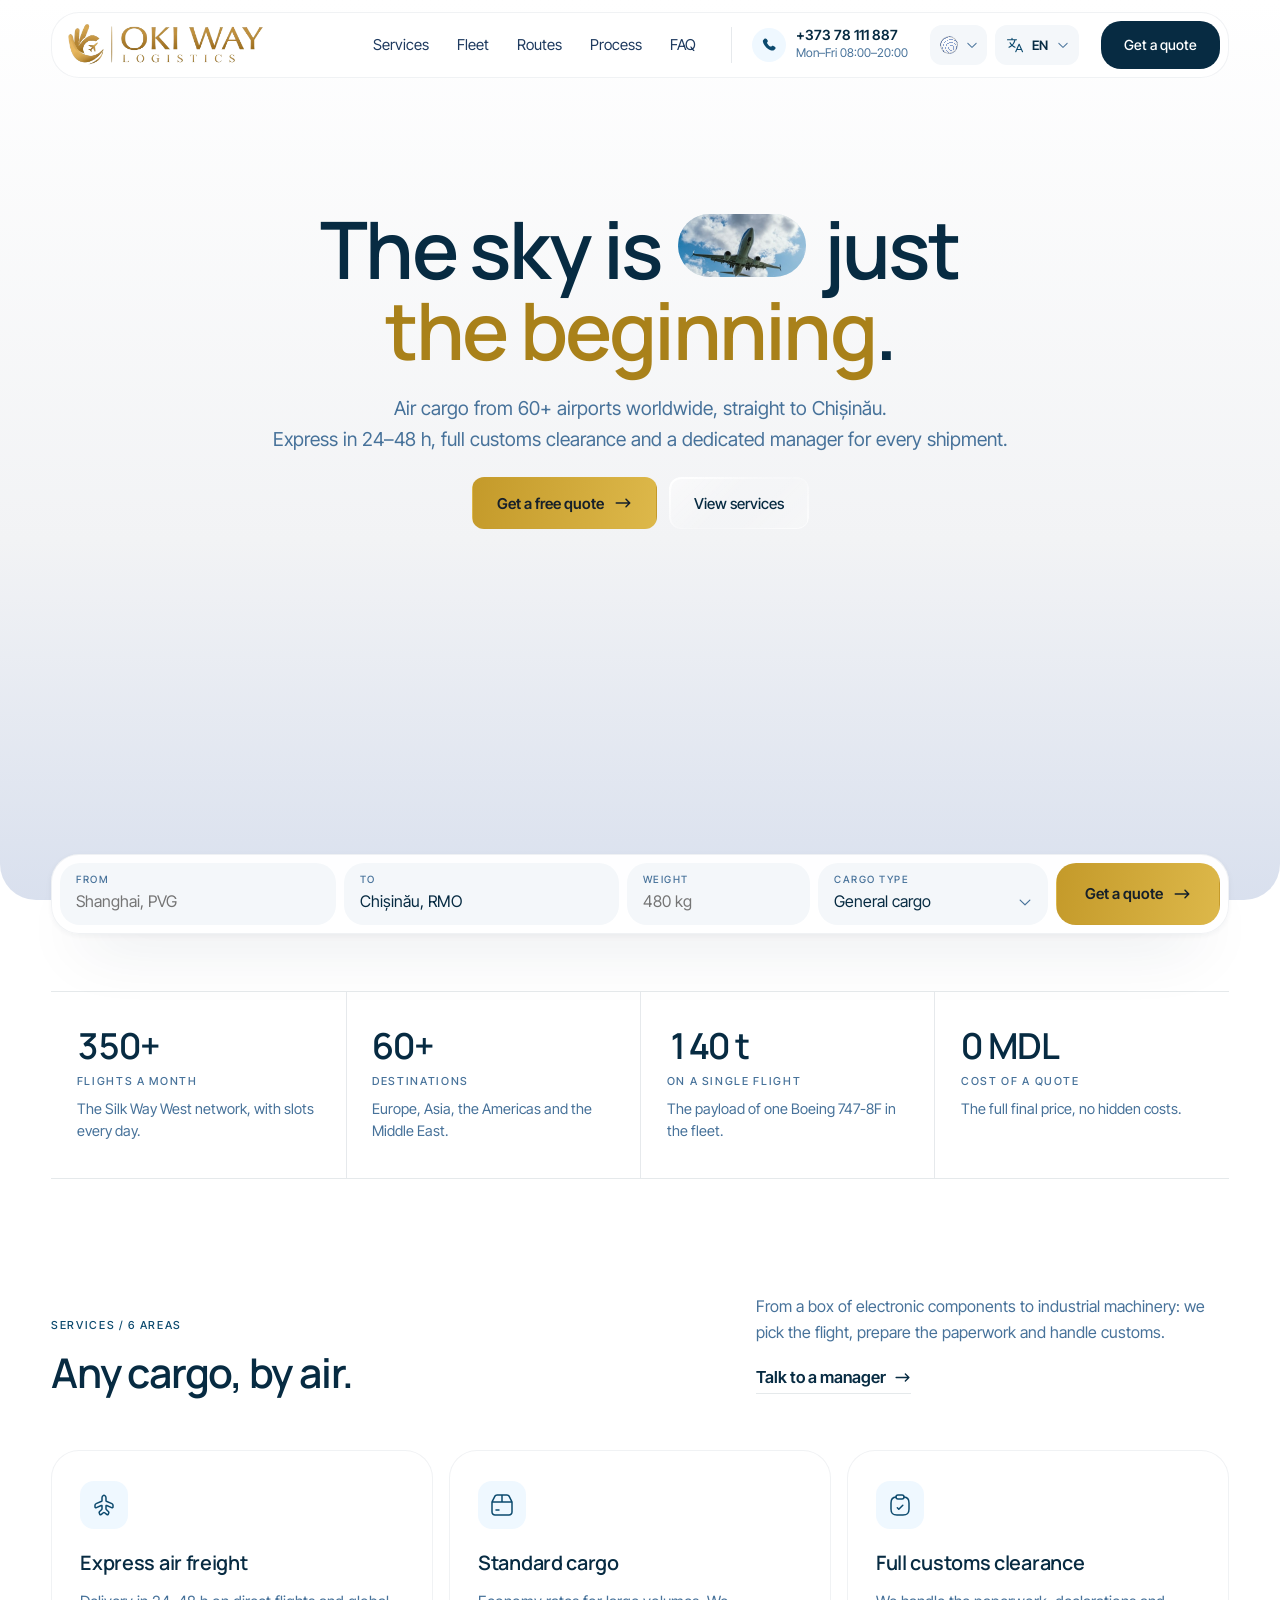
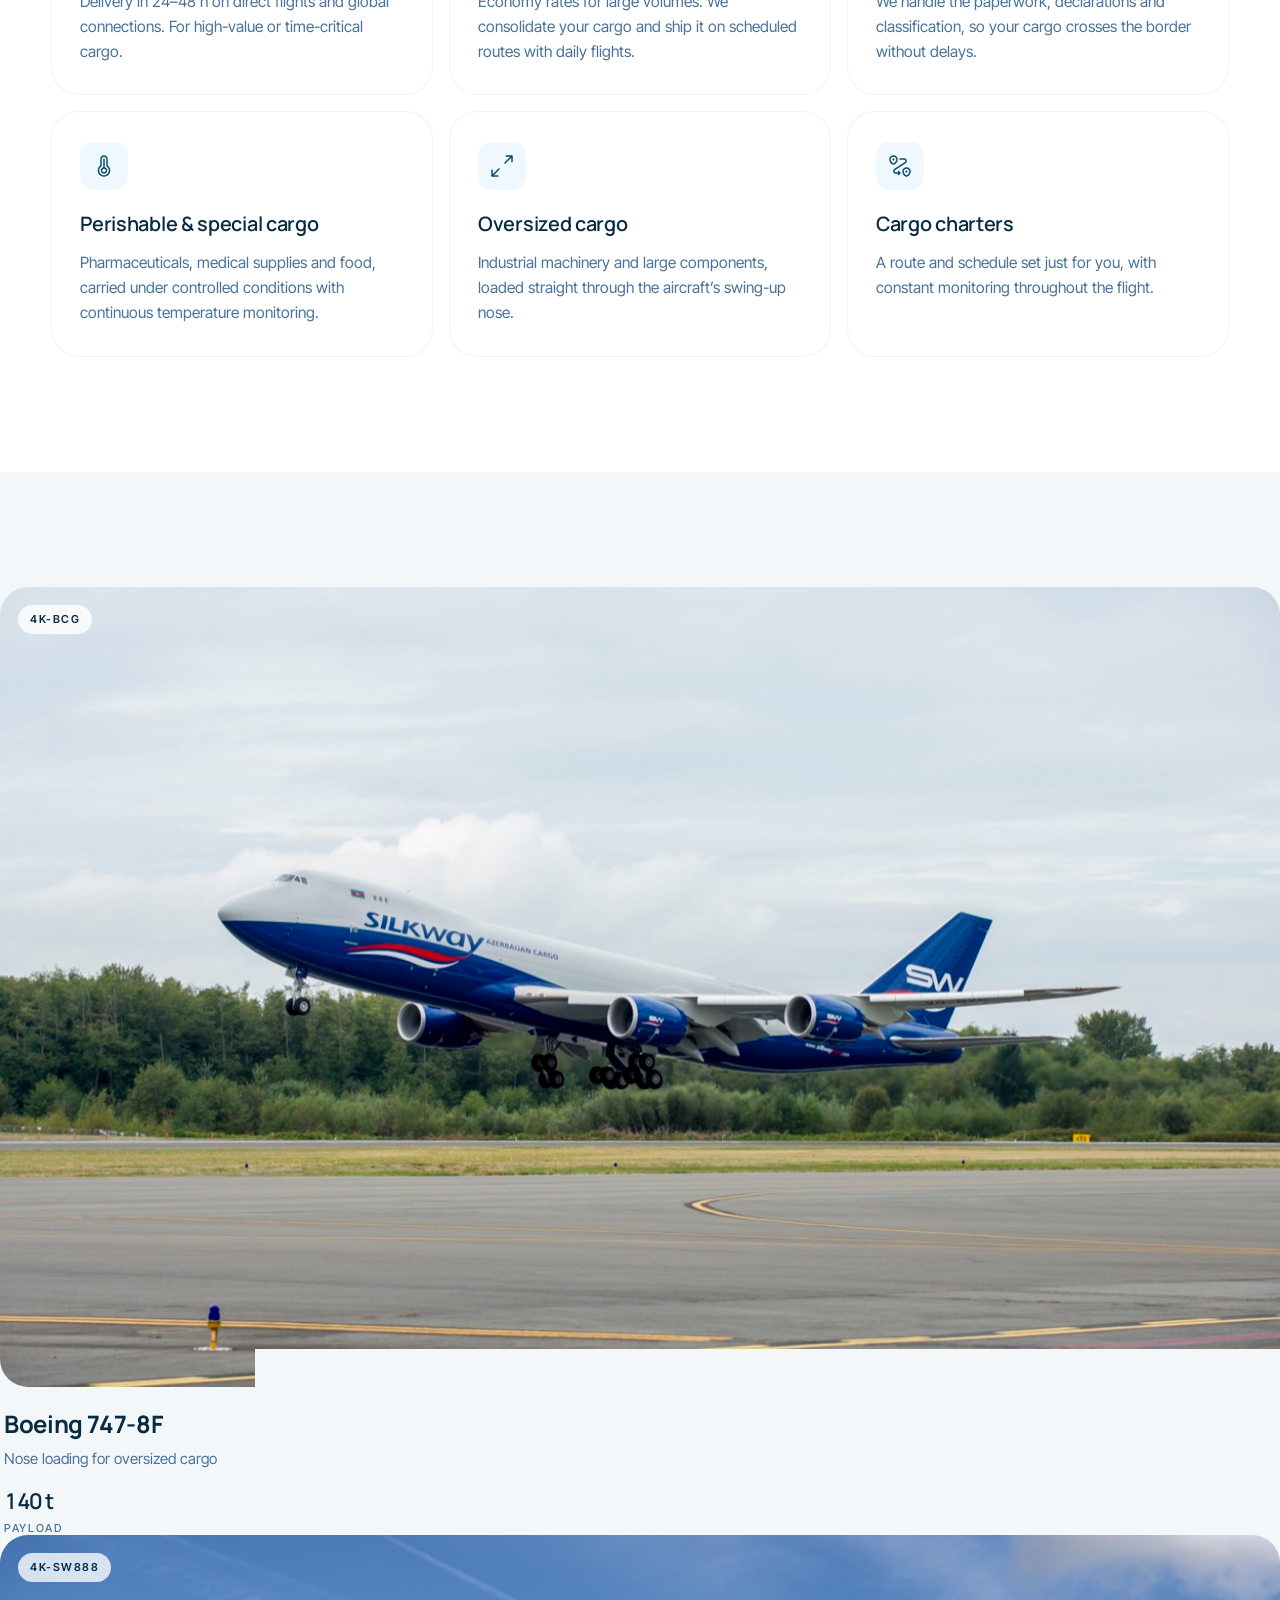
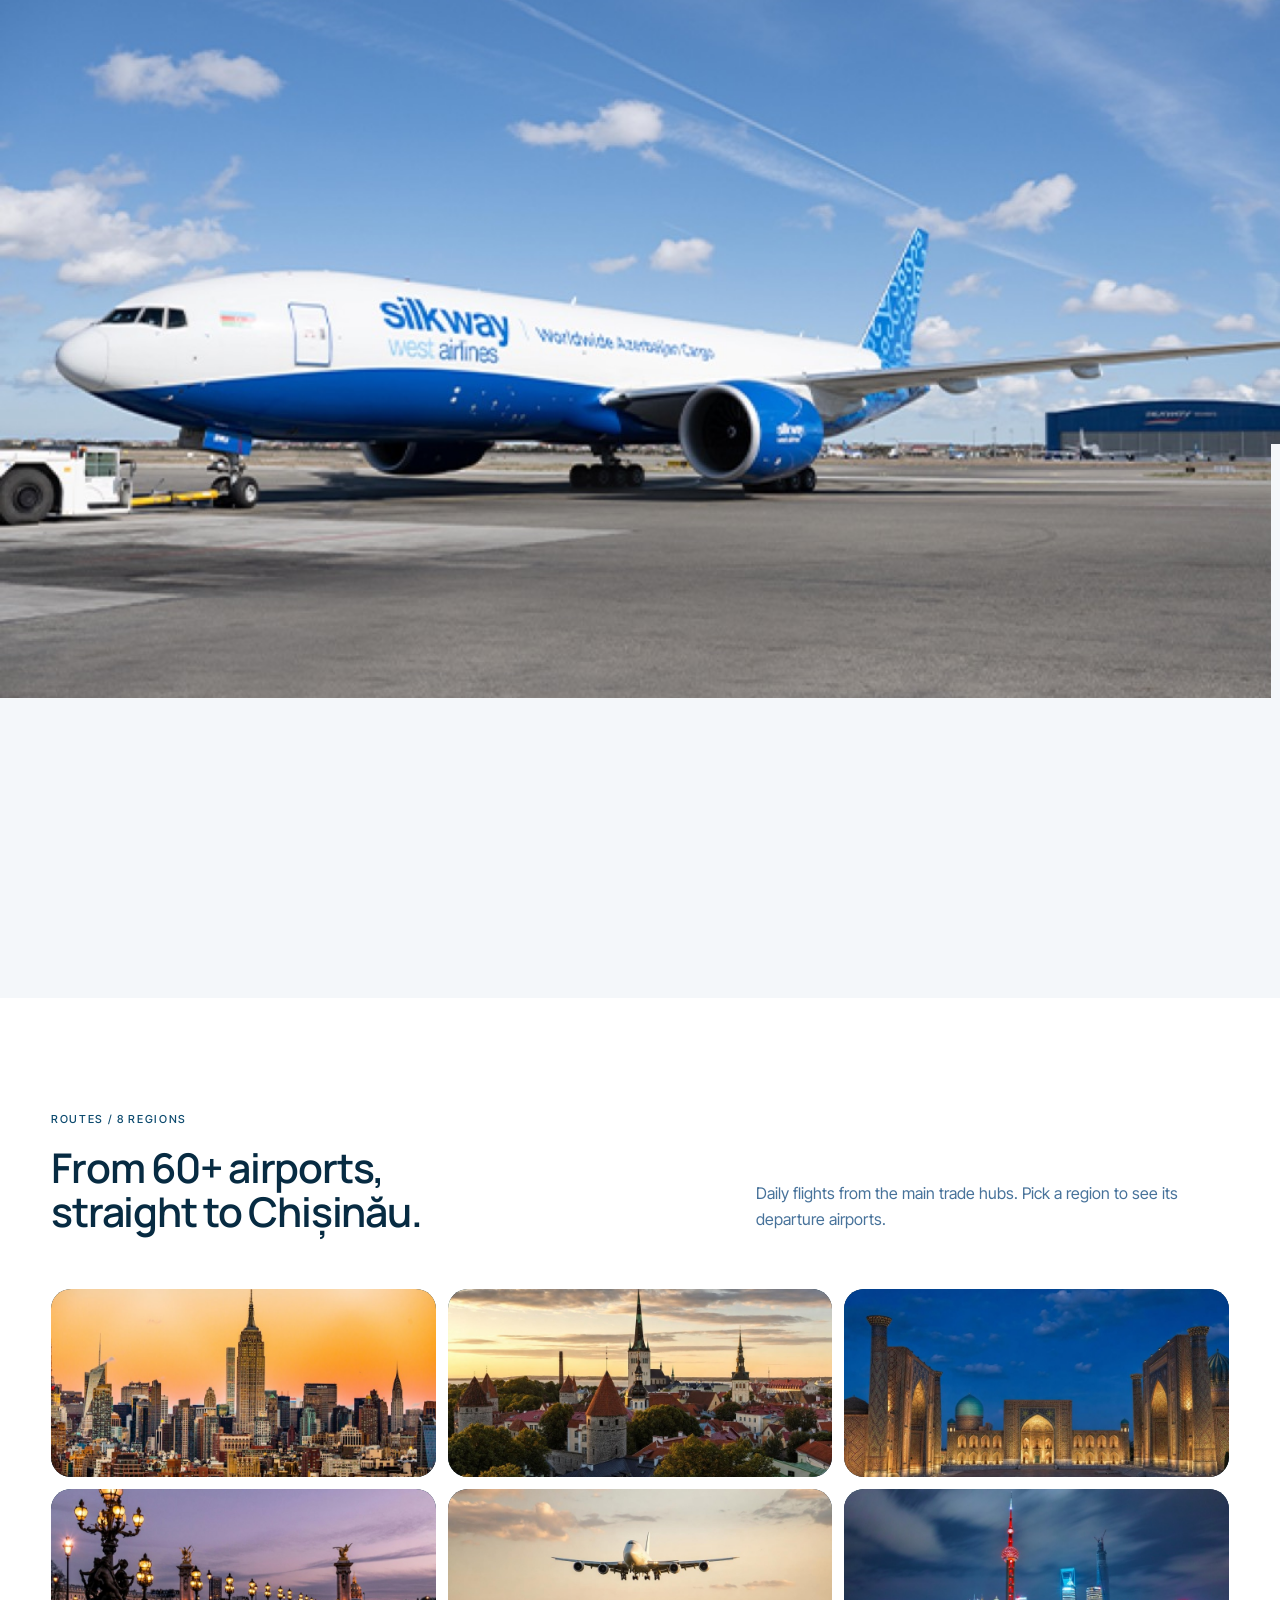
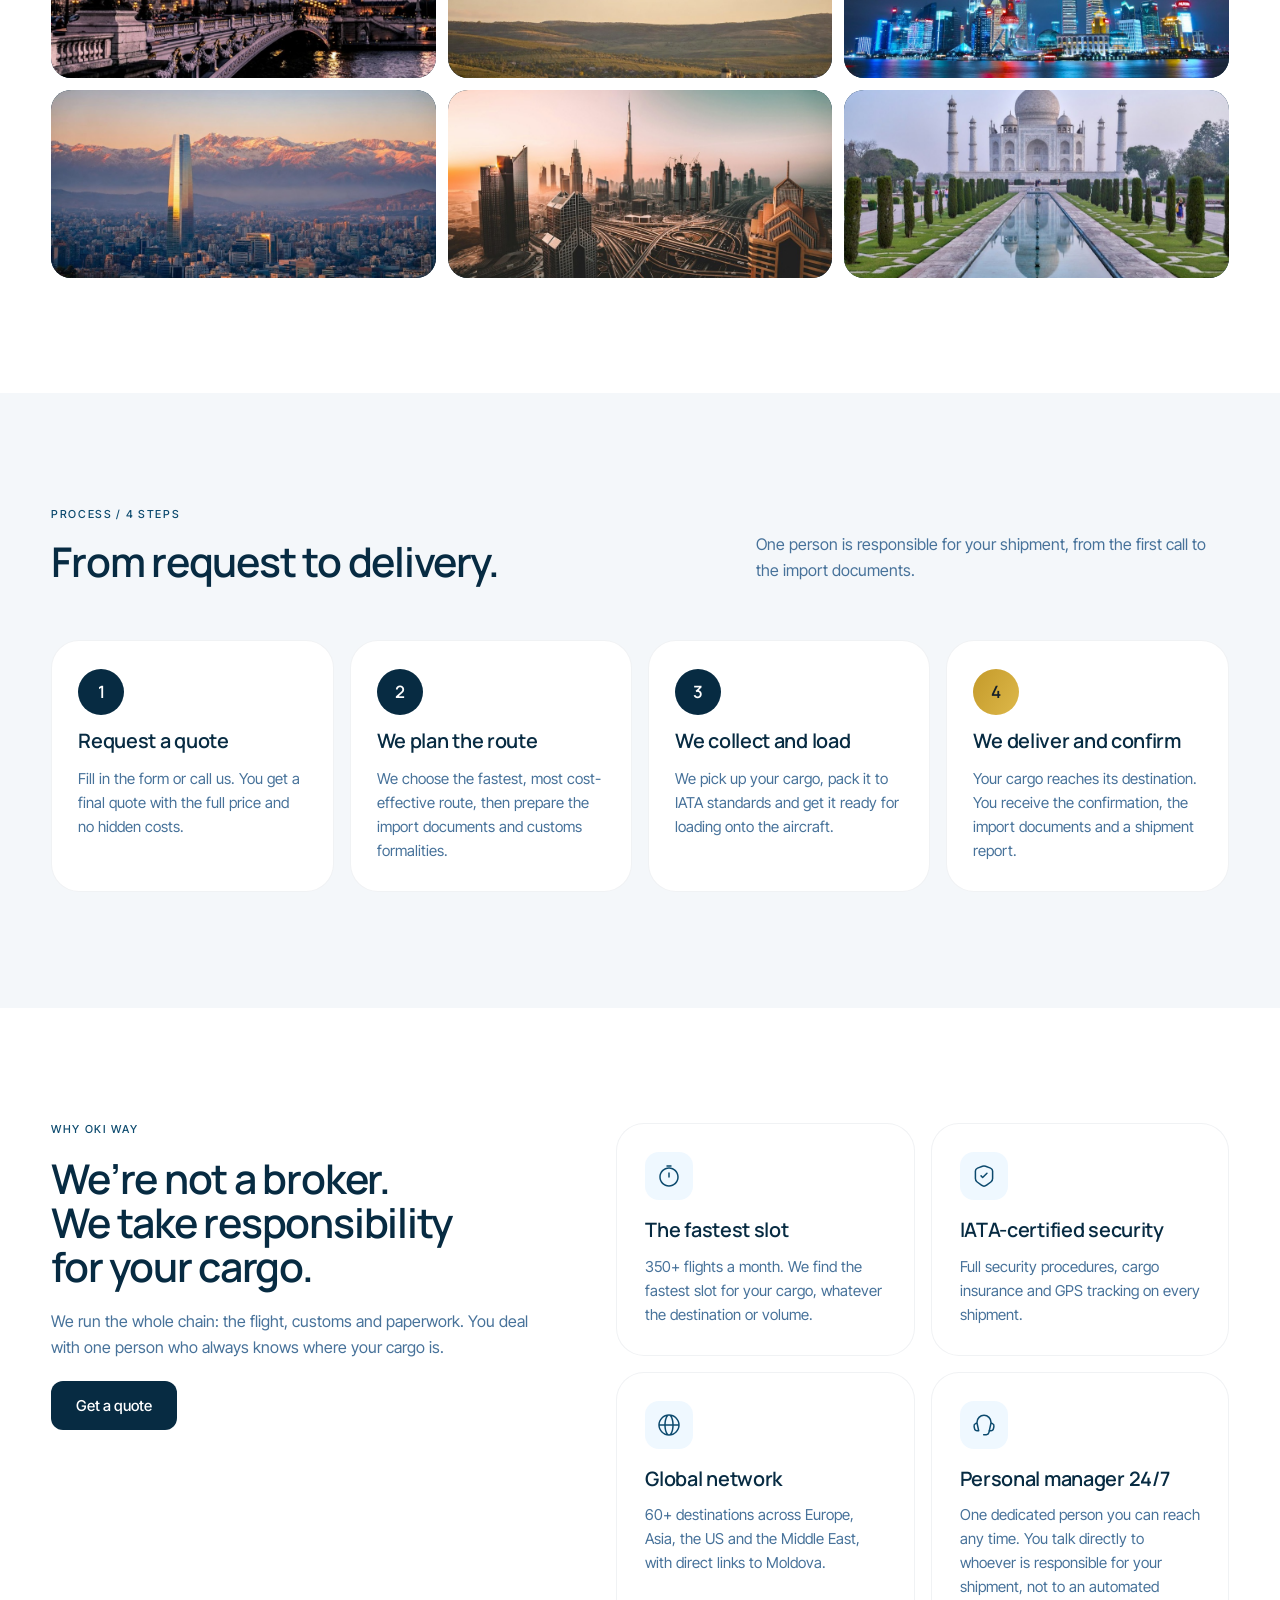
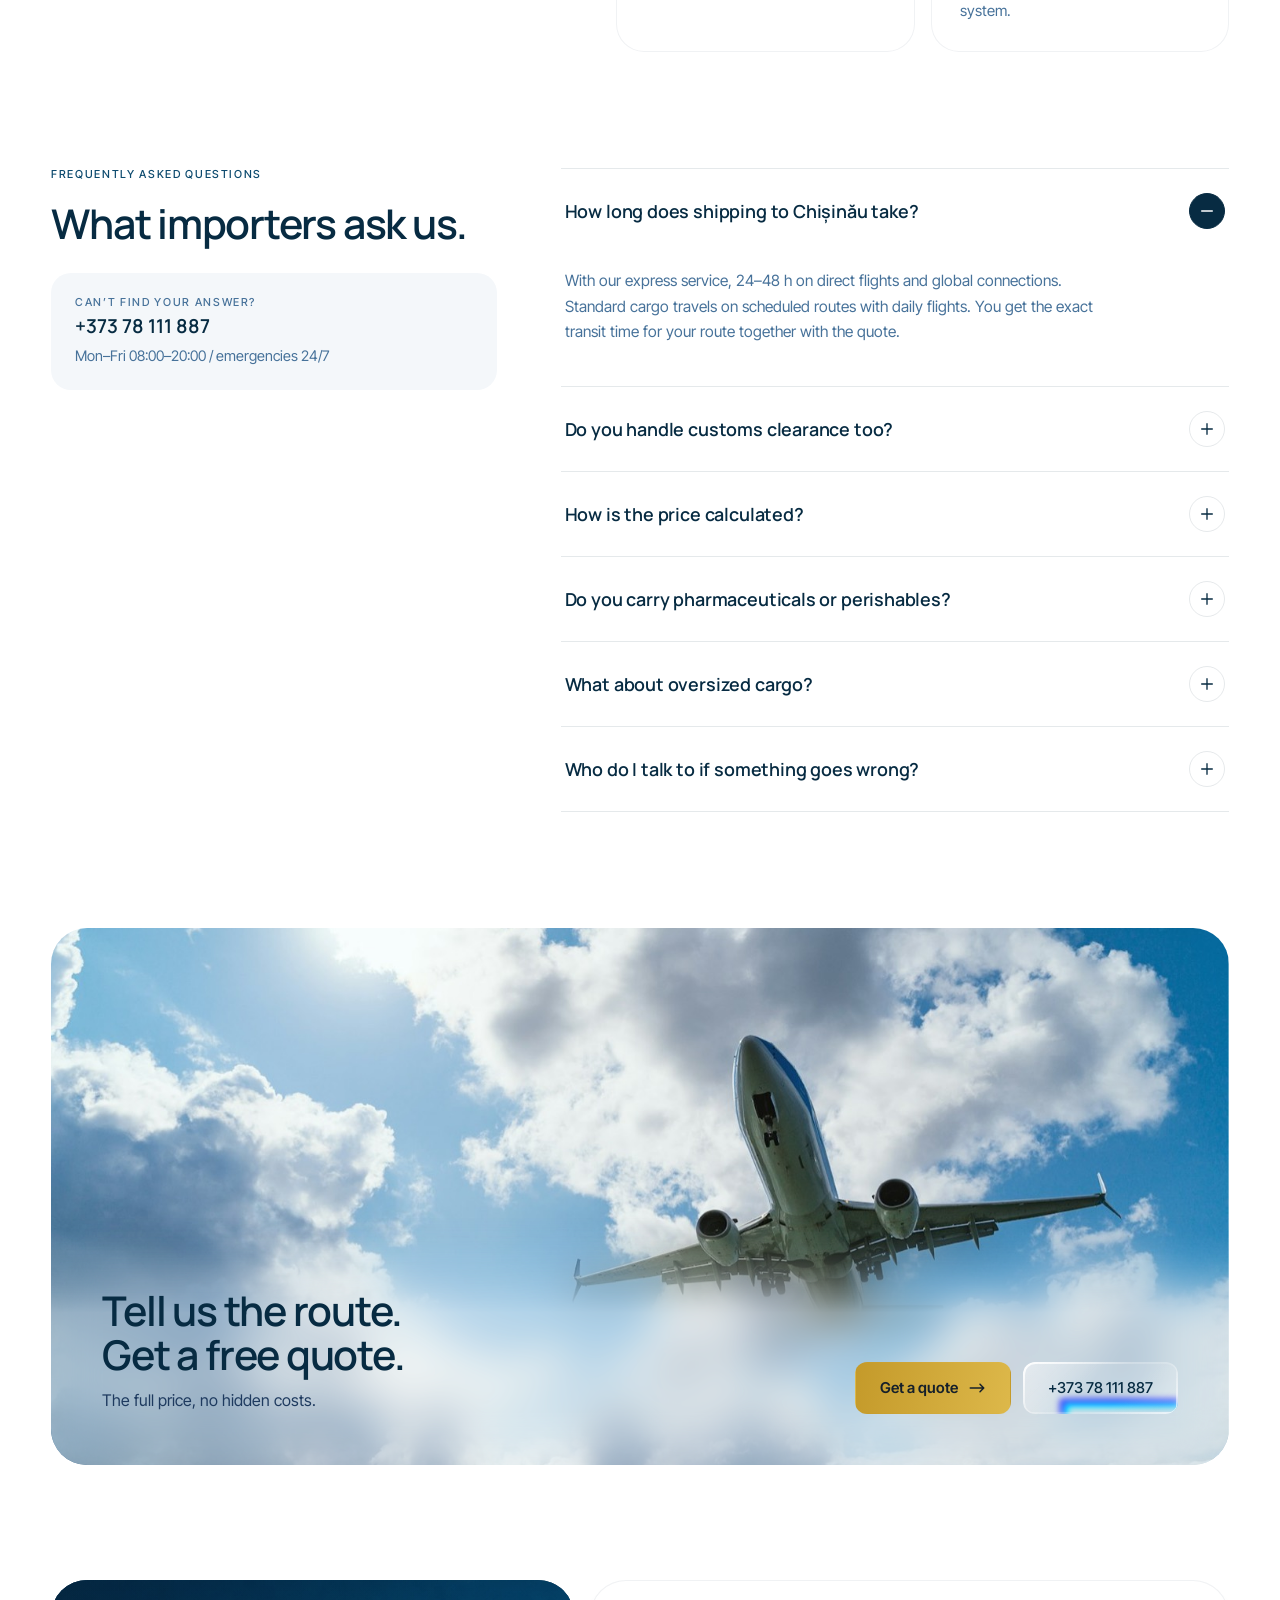
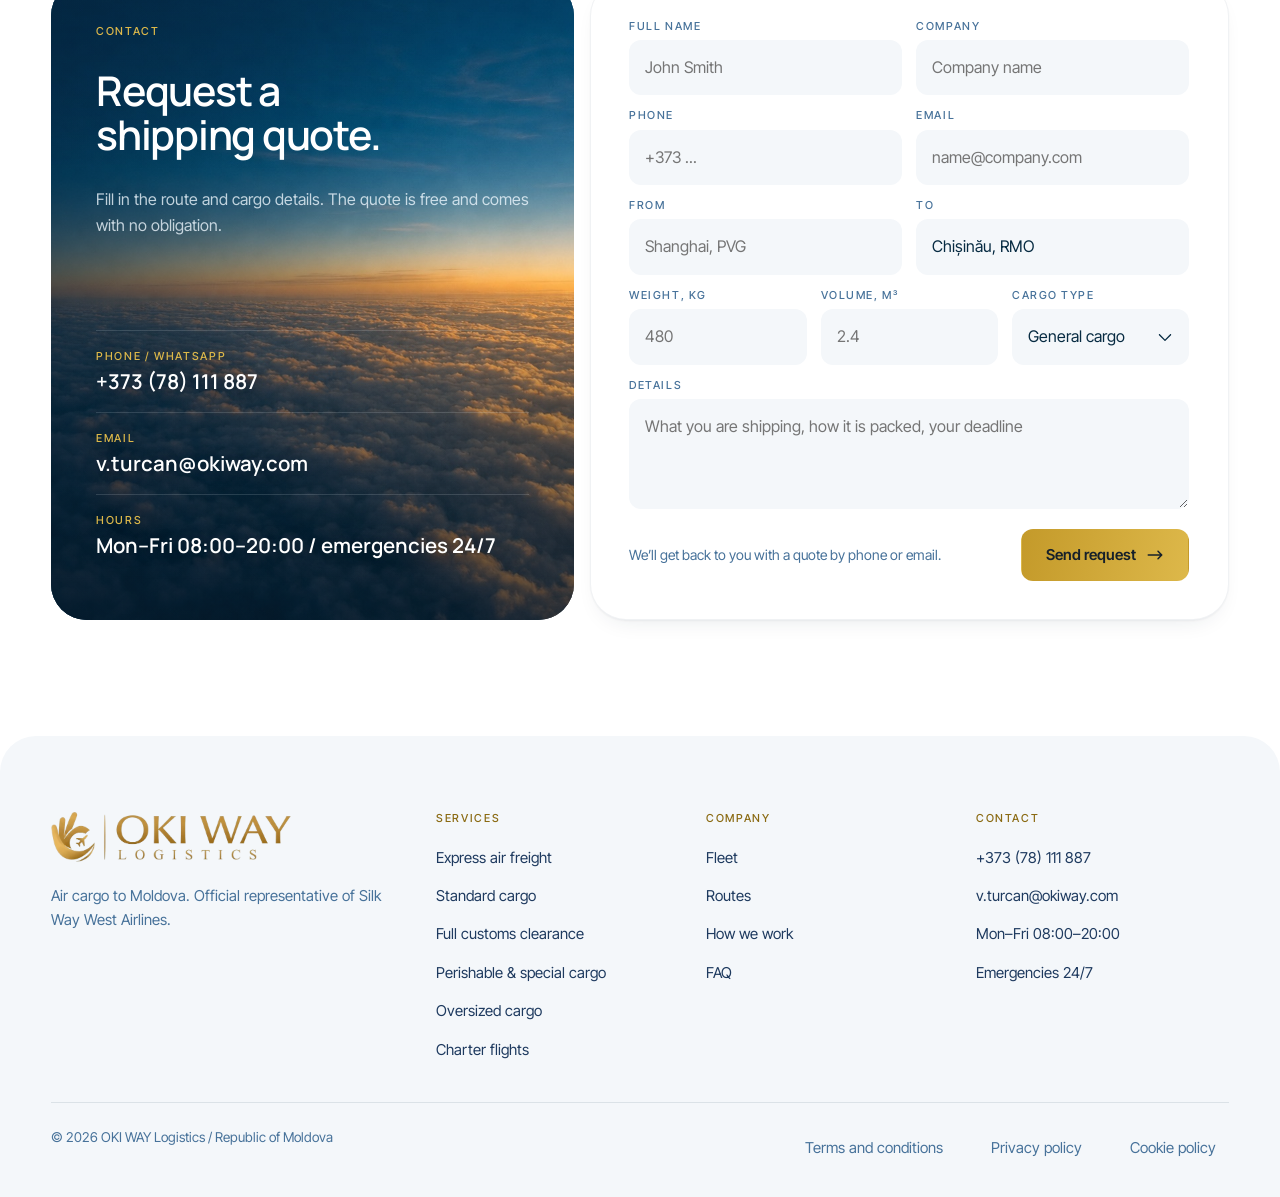
==== commit d698ef23: "Version CSS and JS links so updates load fresh" ====
--- a/index.html
+++ b/index.html
@@ -8,7 +8,7 @@
 <link rel="preconnect" href="https://fonts.googleapis.com">
 <link rel="preconnect" href="https://fonts.gstatic.com" crossorigin>
 <link rel="stylesheet" href="https://fonts.googleapis.com/css2?family=Inter+Tight:wght@400..600&family=Manrope:wght@500..700&display=swap">
-<link rel="stylesheet" href="css/style.css">
+<link rel="stylesheet" href="css/style.css?v=603db53a">
 </head>
 <body>
 
@@ -294,9 +294,9 @@
 </footer>
 
 <script src="https://cdnjs.cloudflare.com/ajax/libs/three.js/r128/three.min.js"></script>
-<script src="js/globe-textures.js"></script>
-<script src="js/main.js"></script>
-<script src="js/globe.js"></script>
-<script src="js/process.js"></script>
+<script src="js/globe-textures.js?v=29548fe4"></script>
+<script src="js/main.js?v=bbb7bd6c"></script>
+<script src="js/globe.js?v=075d6d6a"></script>
+<script src="js/process.js?v=26b5ef43"></script>
 </body>
 </html>
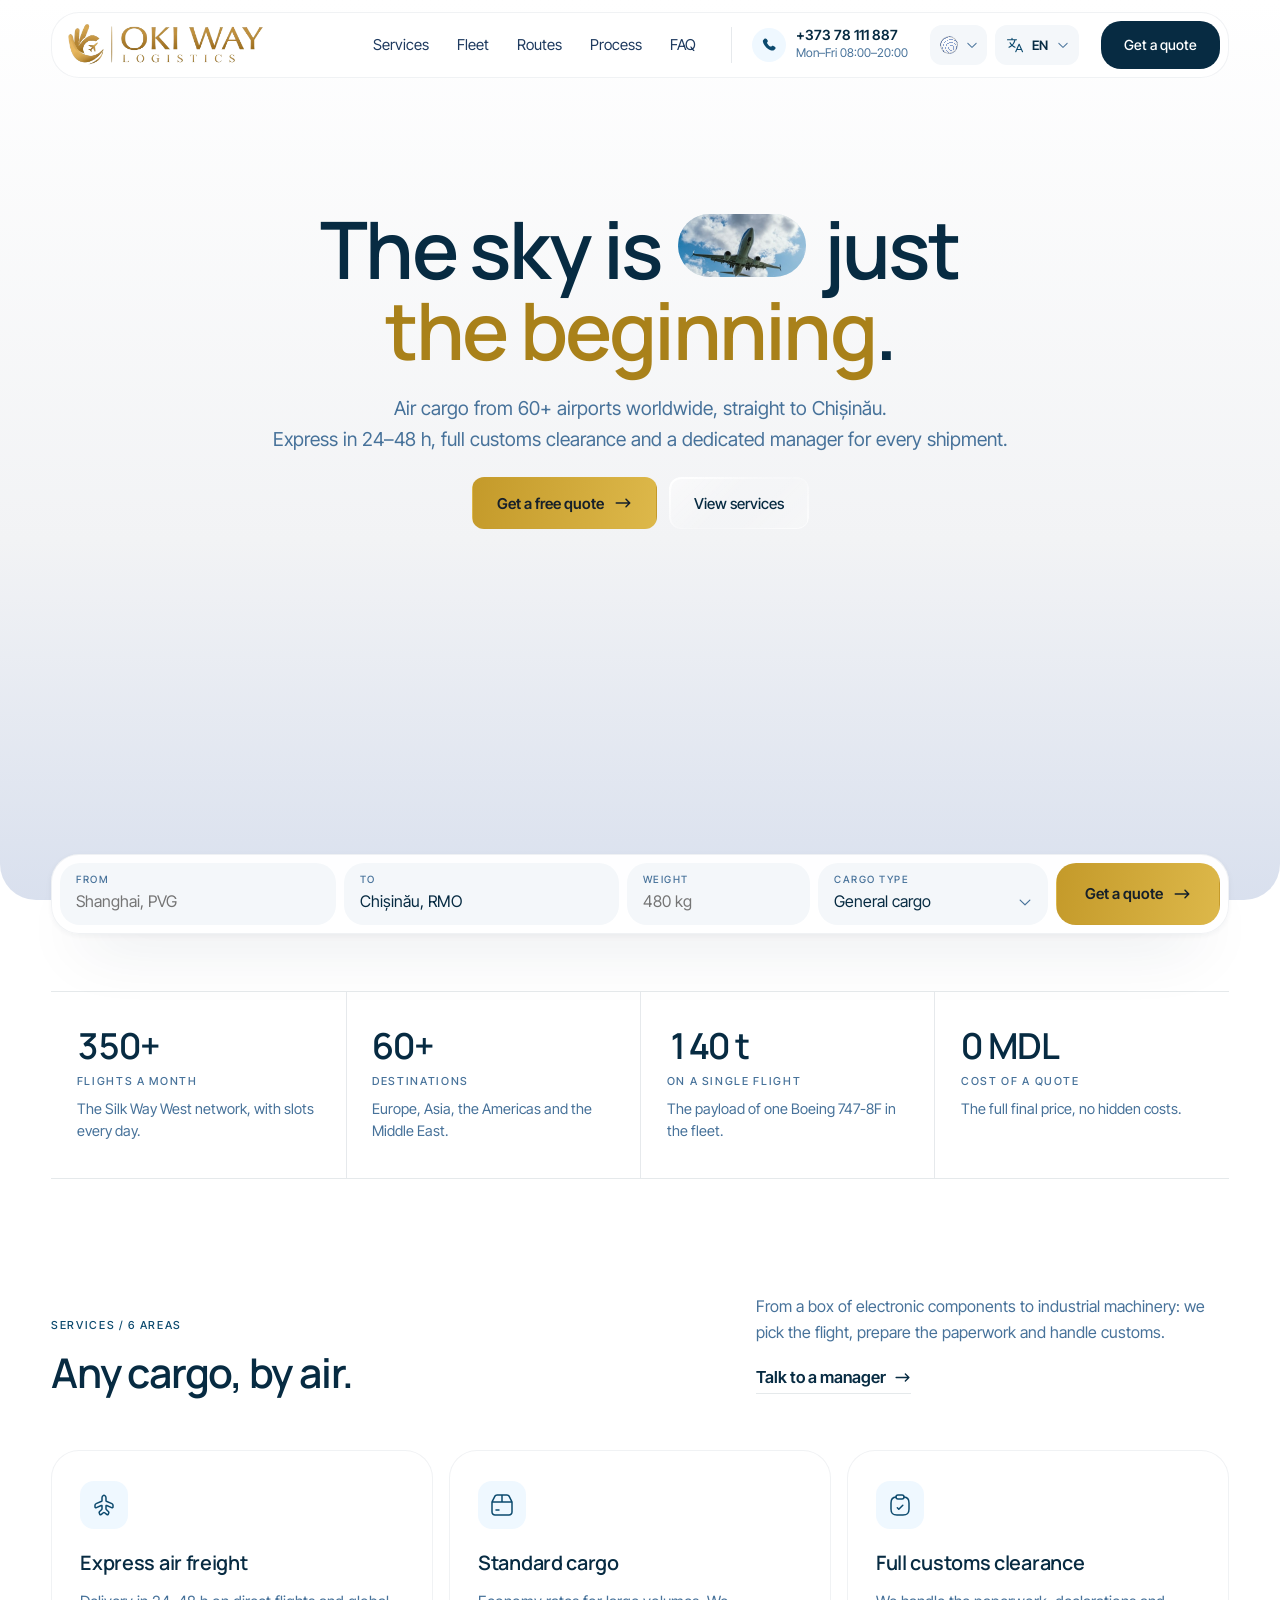
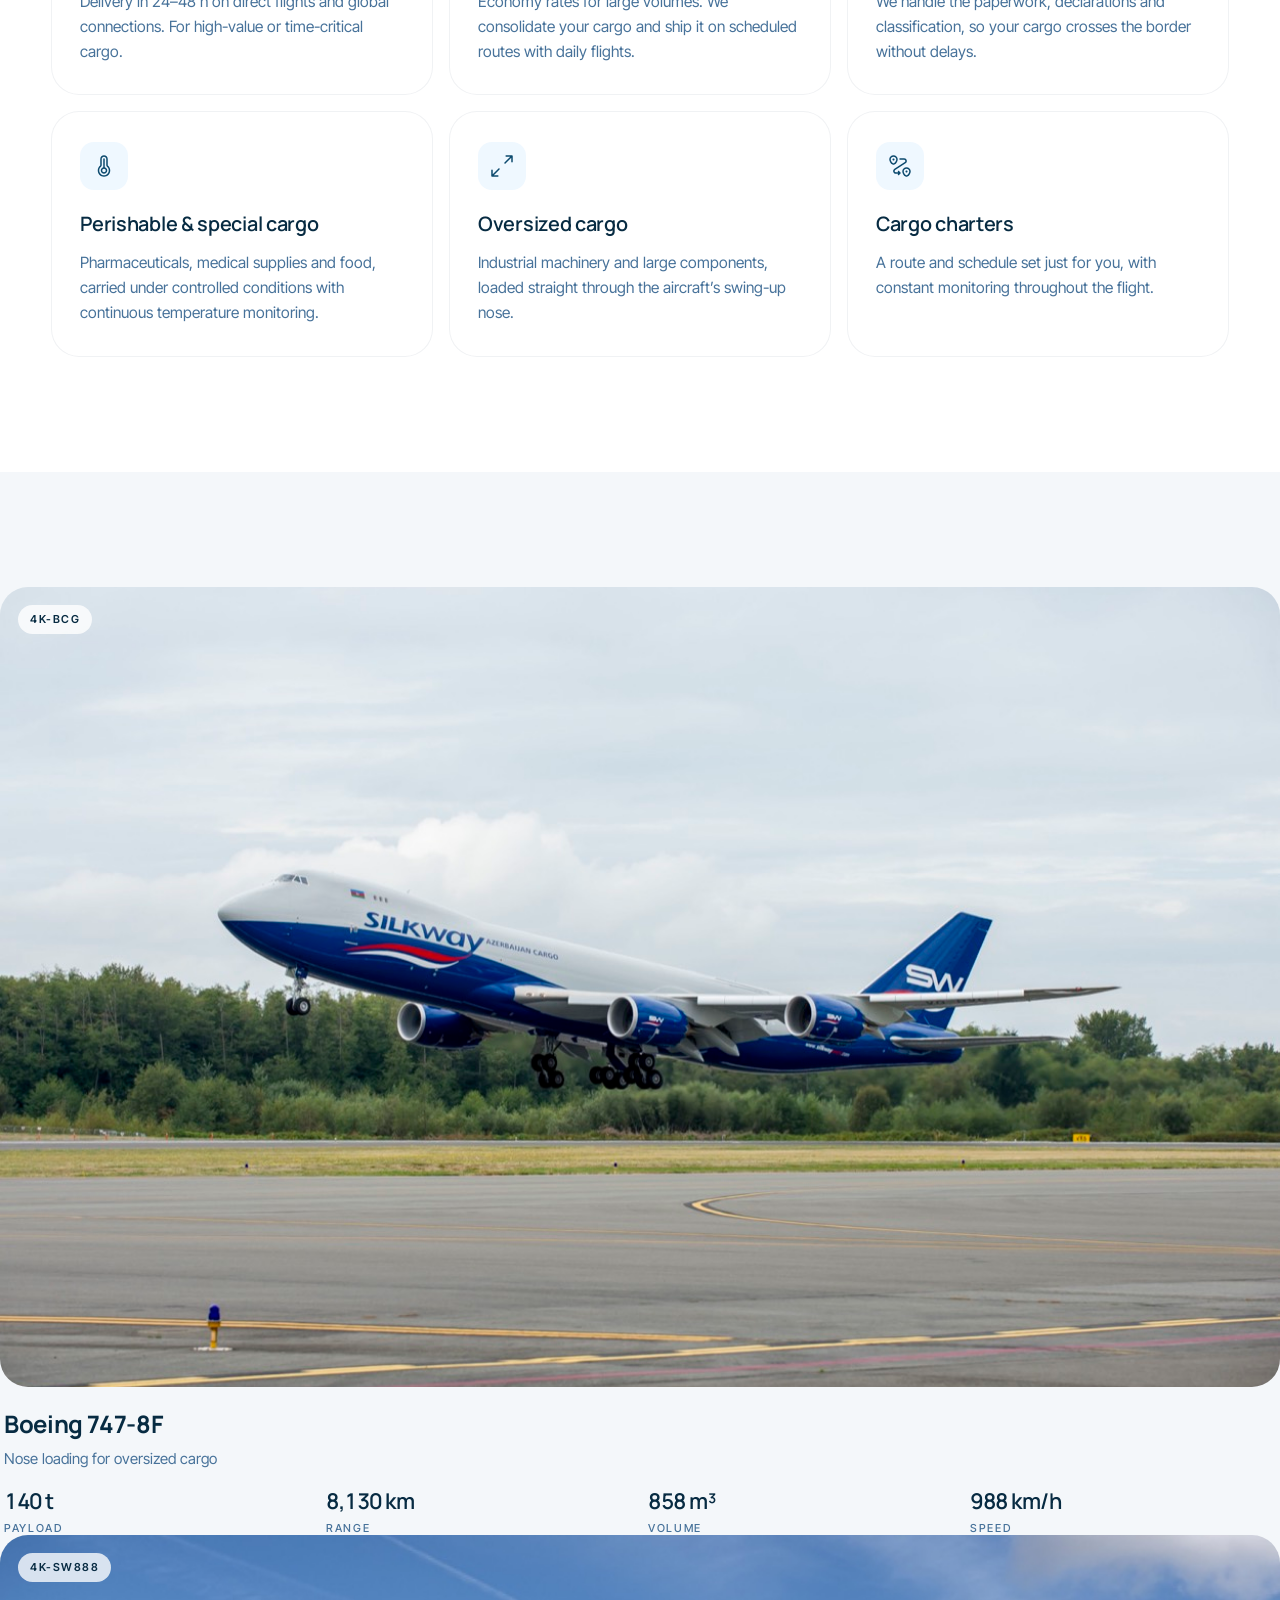
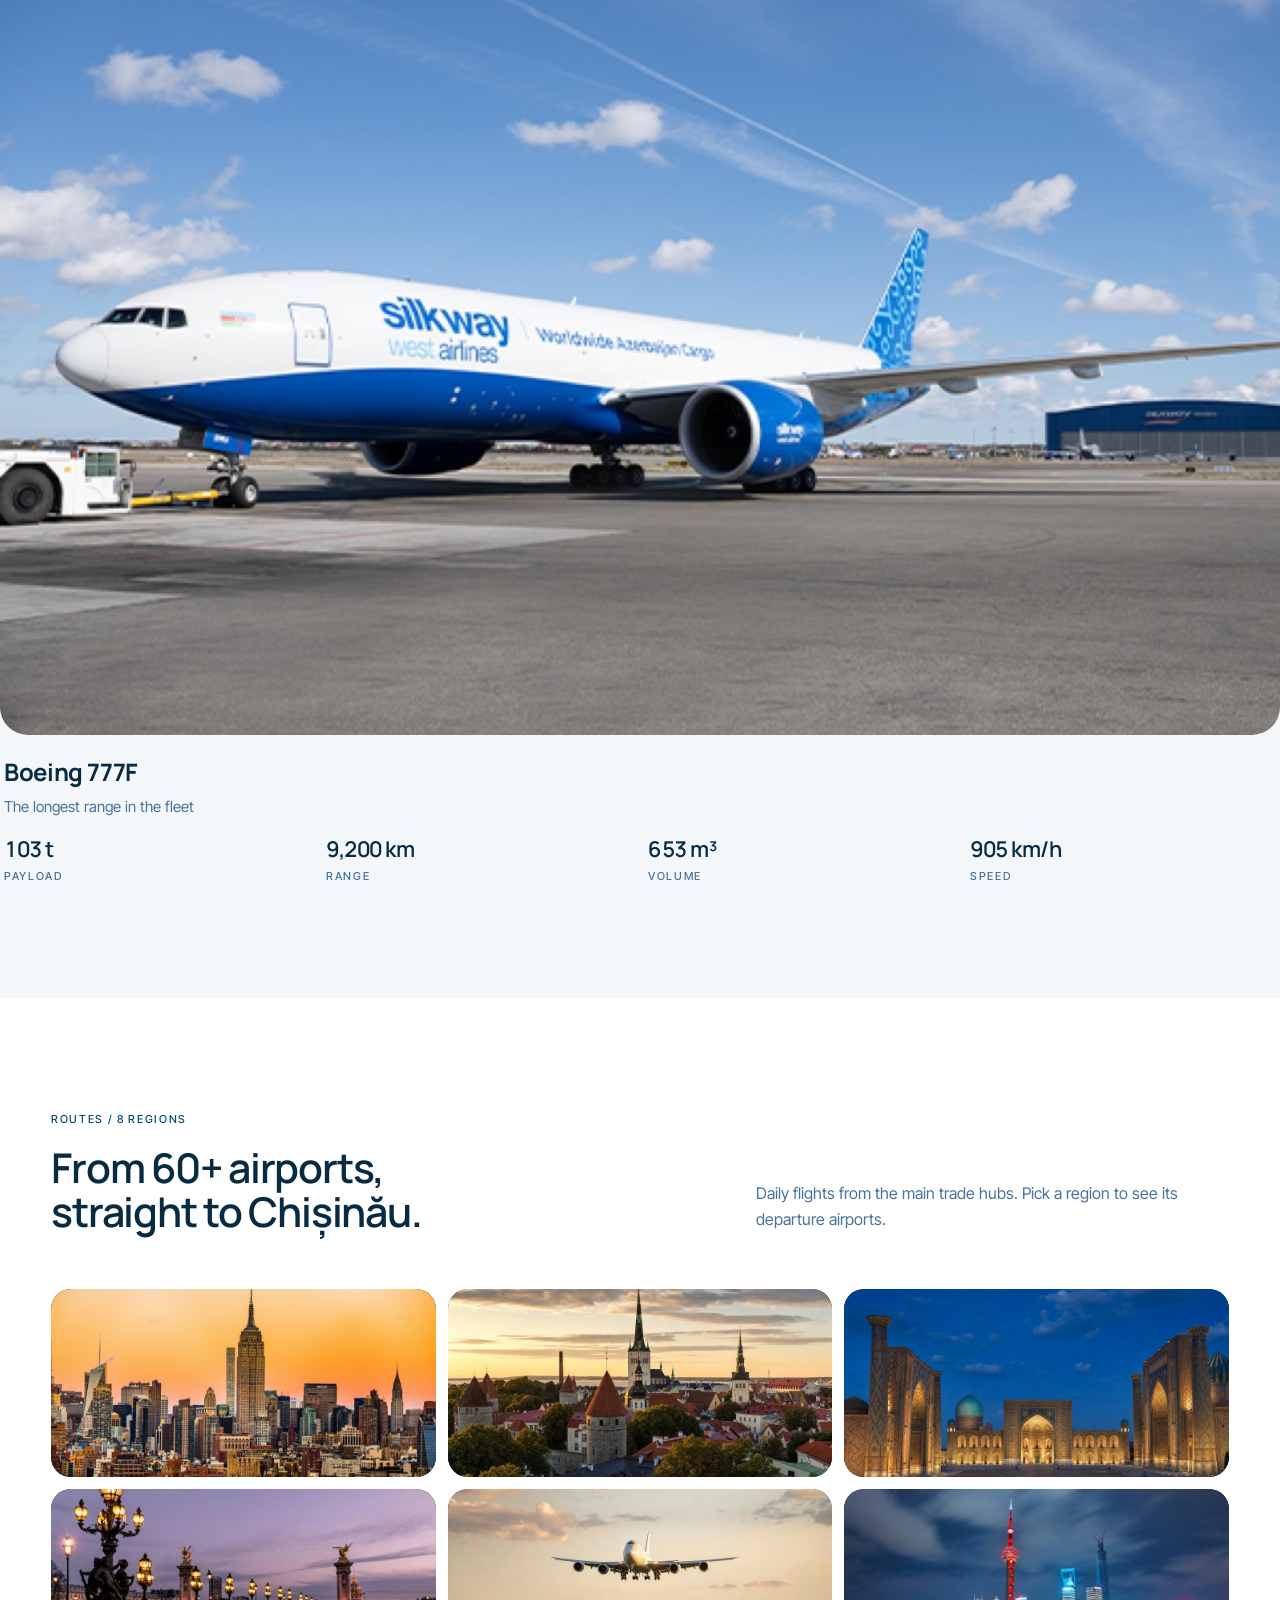
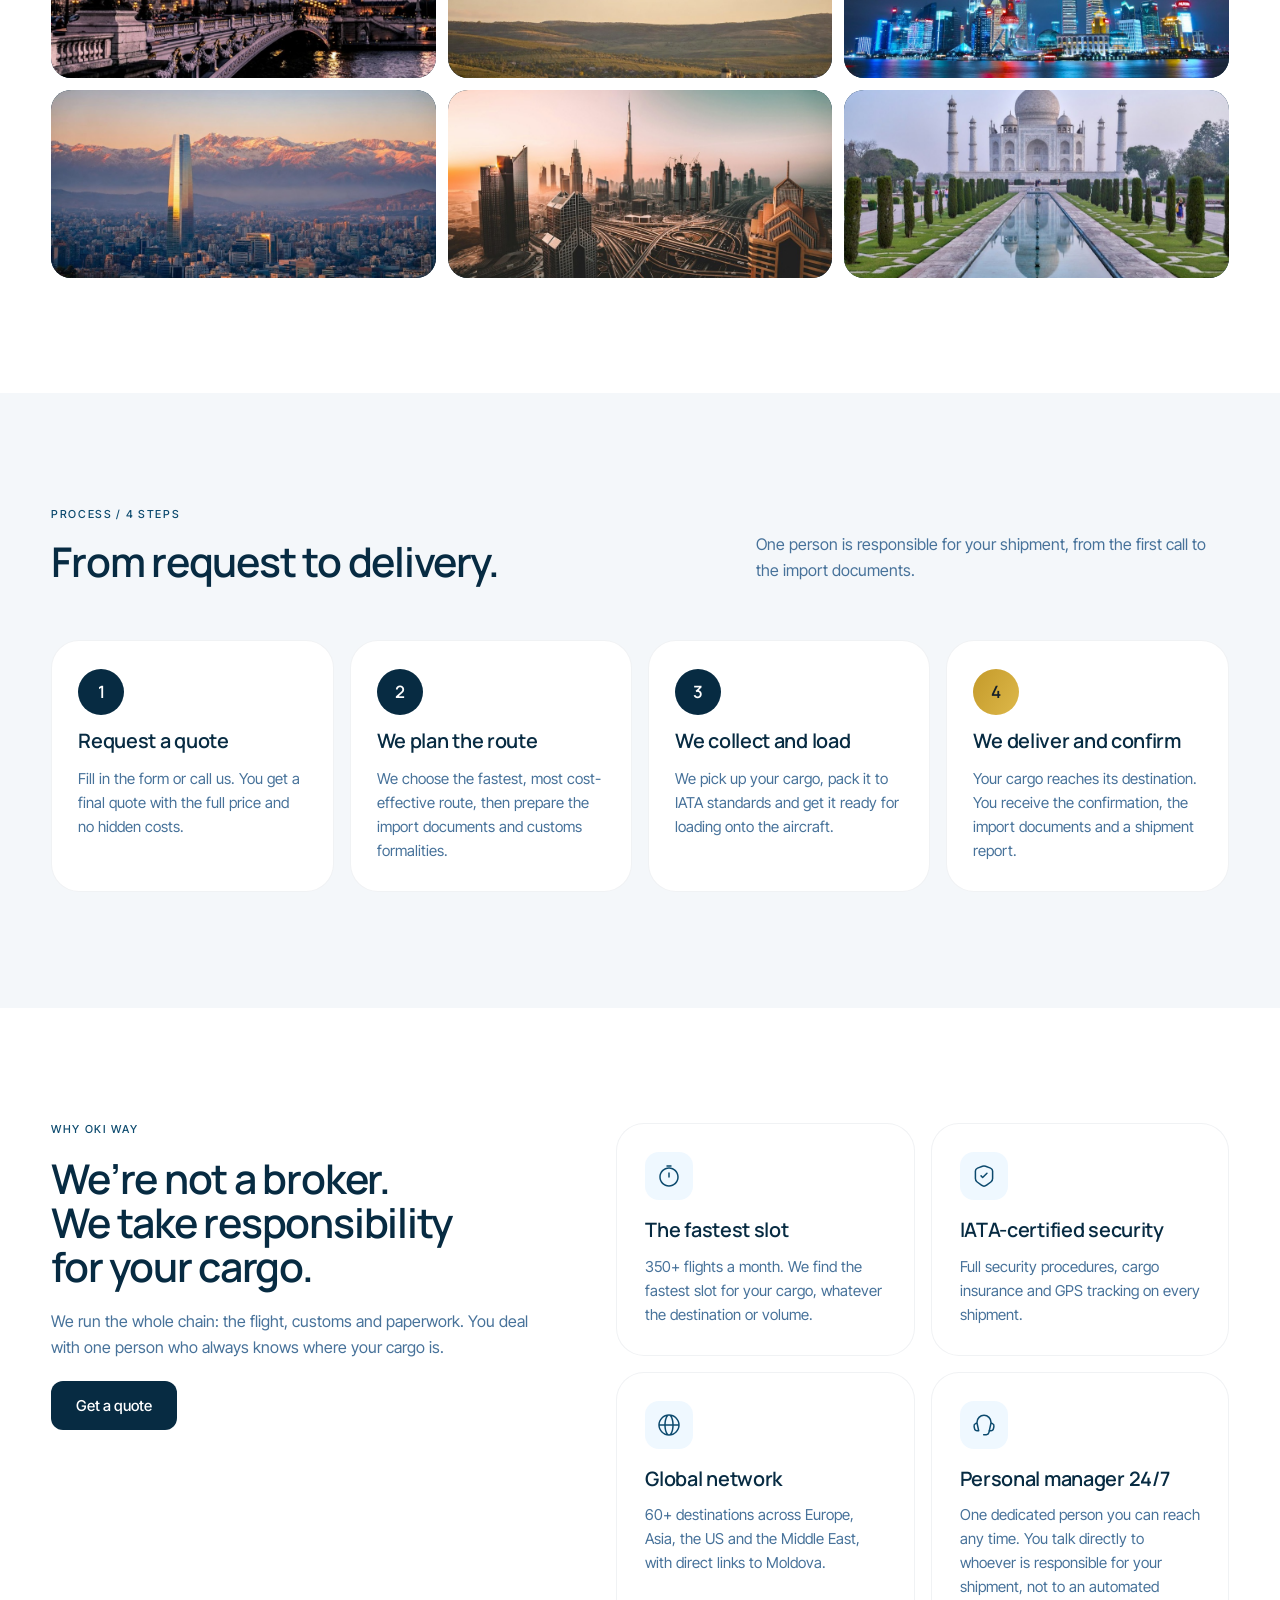
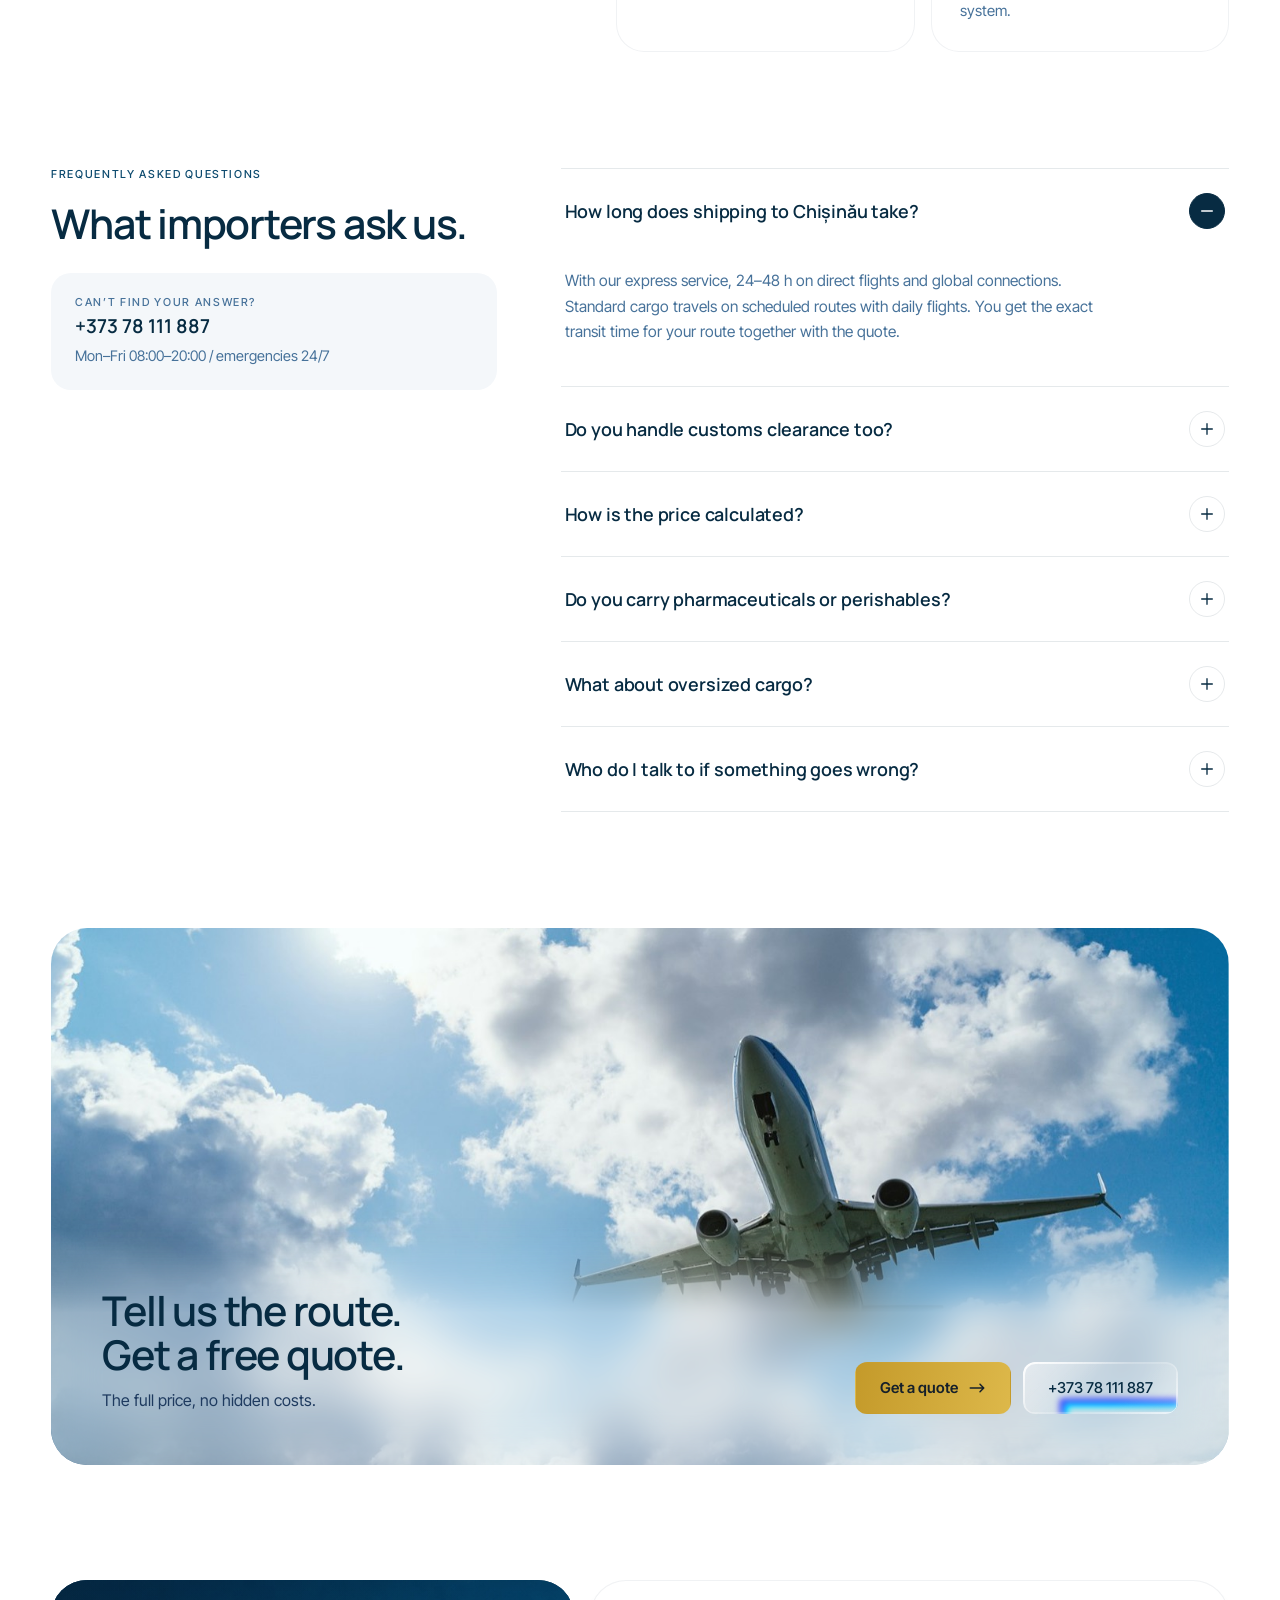
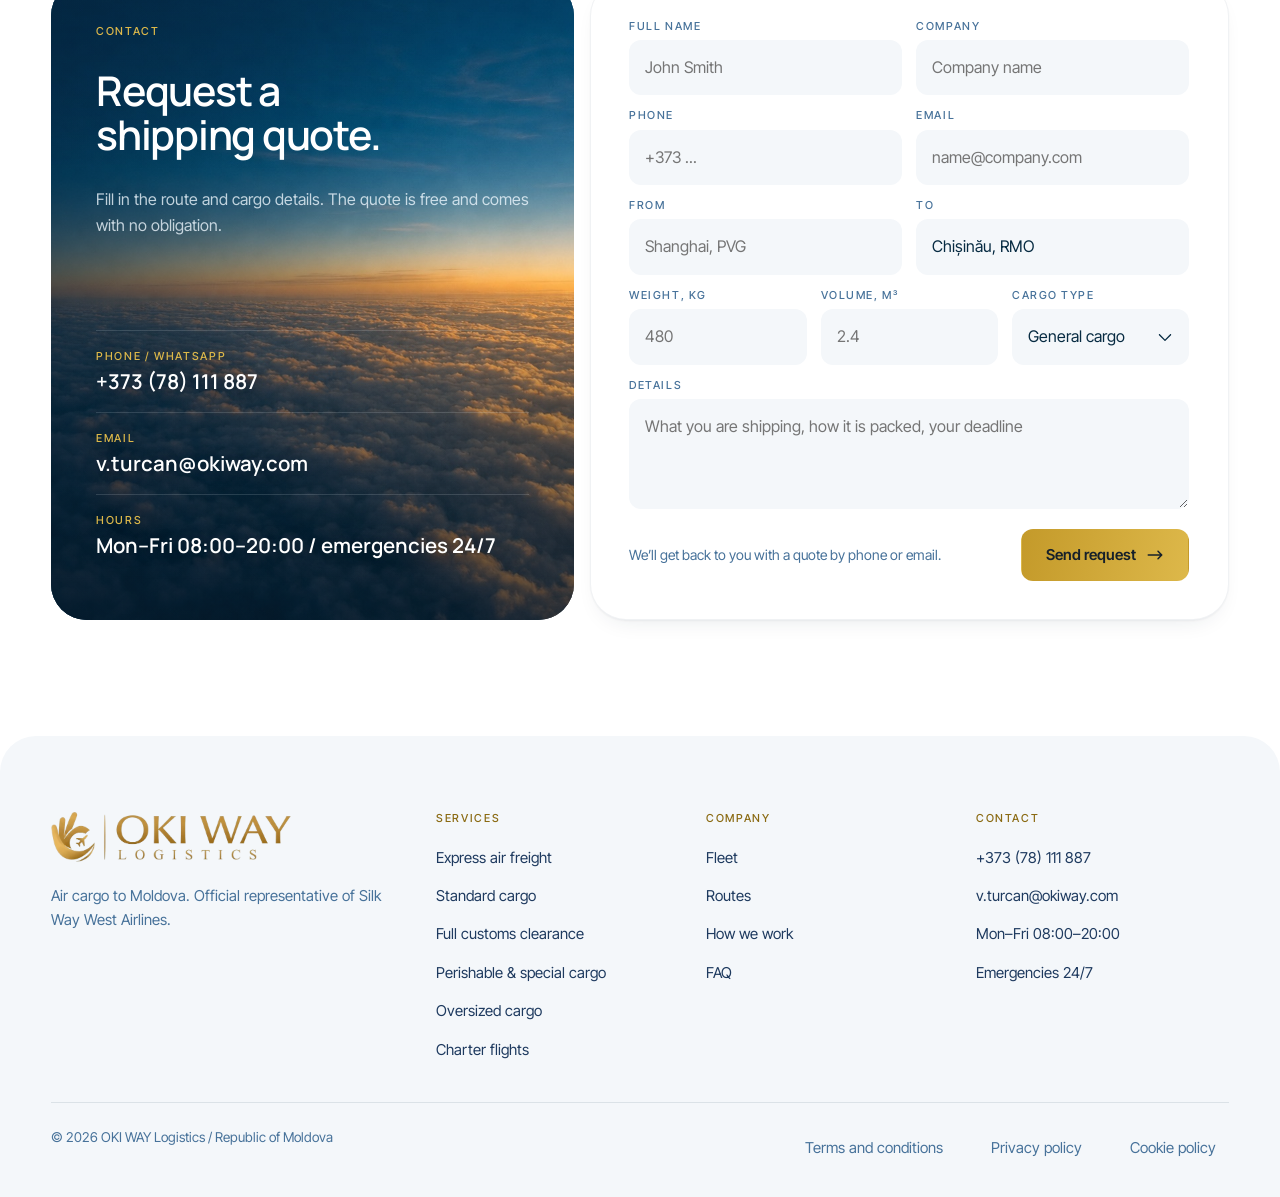
==== commit 8fd63896: "Remove landing pulses and glow on the white globe" ====
--- a/index.html
+++ b/index.html
@@ -296,7 +296,7 @@
 <script src="https://cdnjs.cloudflare.com/ajax/libs/three.js/r128/three.min.js"></script>
 <script src="js/globe-textures.js?v=29548fe4"></script>
 <script src="js/main.js?v=bbb7bd6c"></script>
-<script src="js/globe.js?v=075d6d6a"></script>
+<script src="js/globe.js?v=c58b9099"></script>
 <script src="js/process.js?v=26b5ef43"></script>
 </body>
 </html>
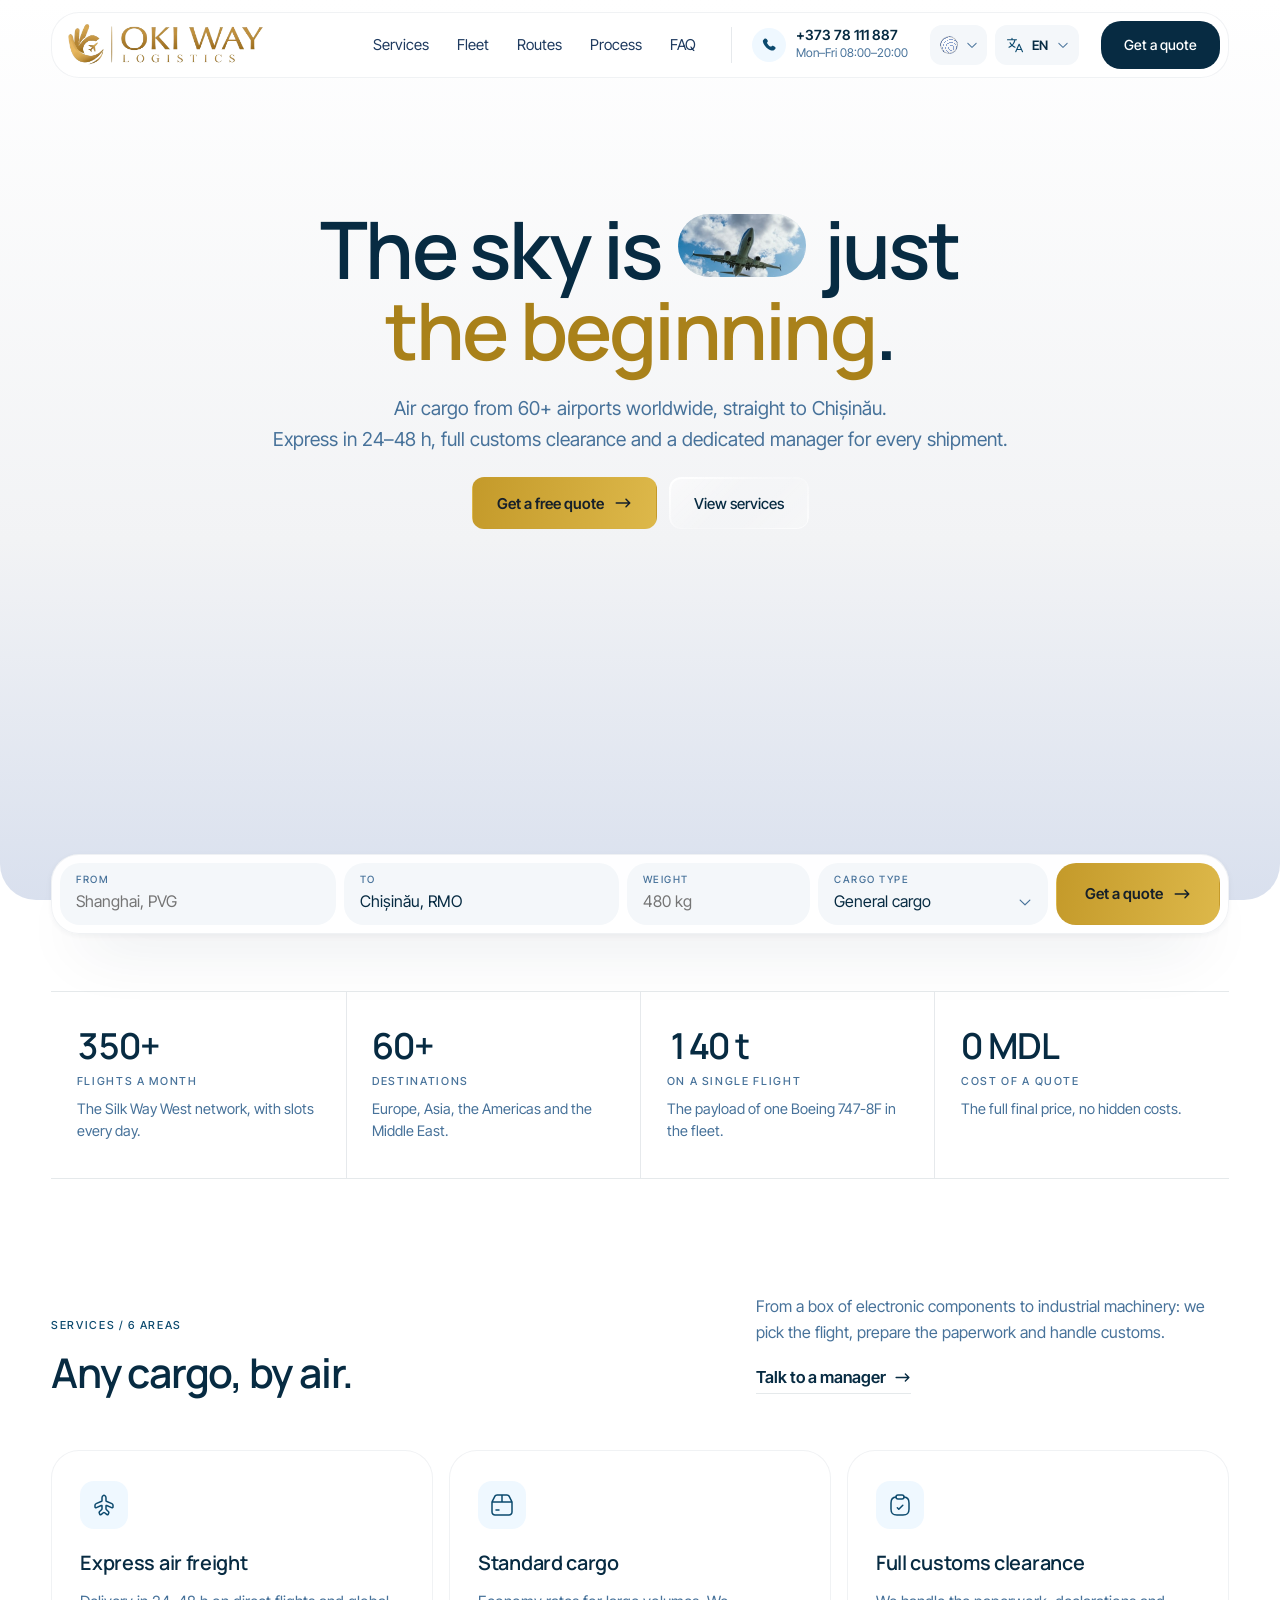
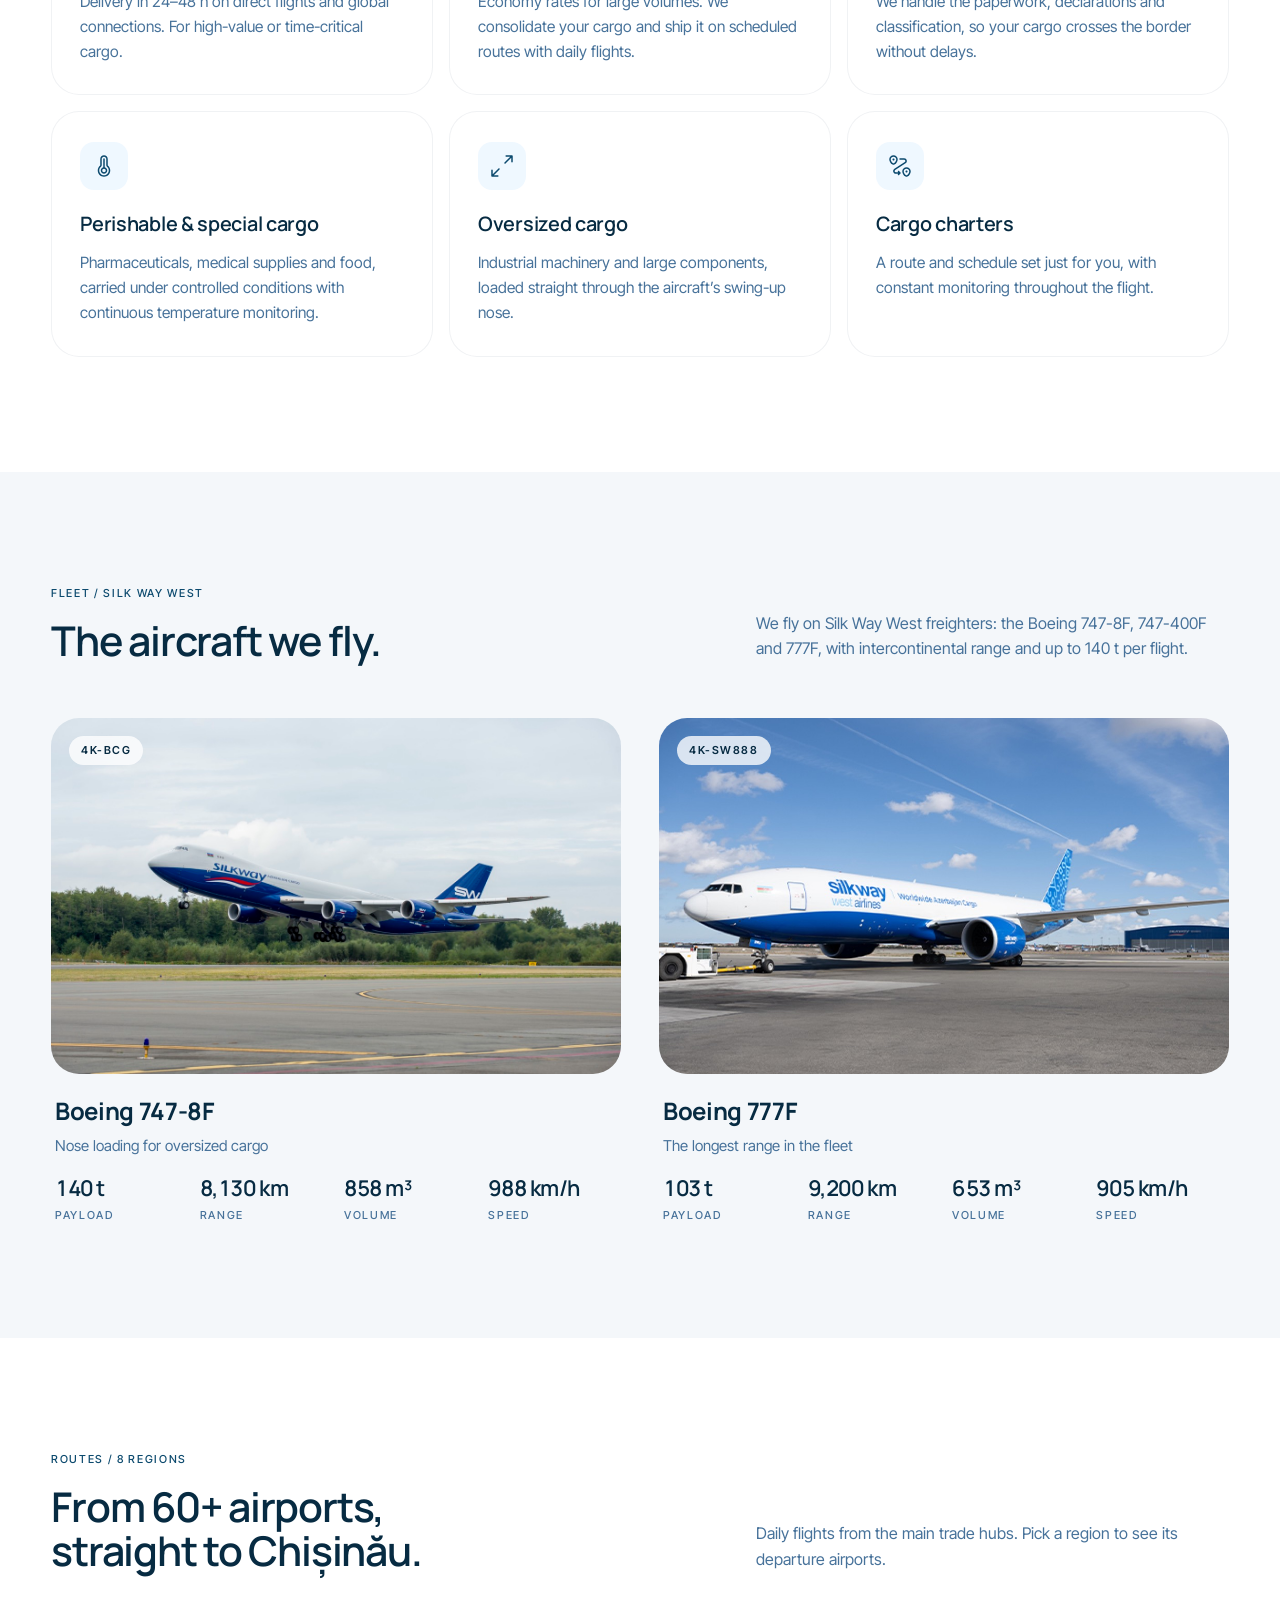
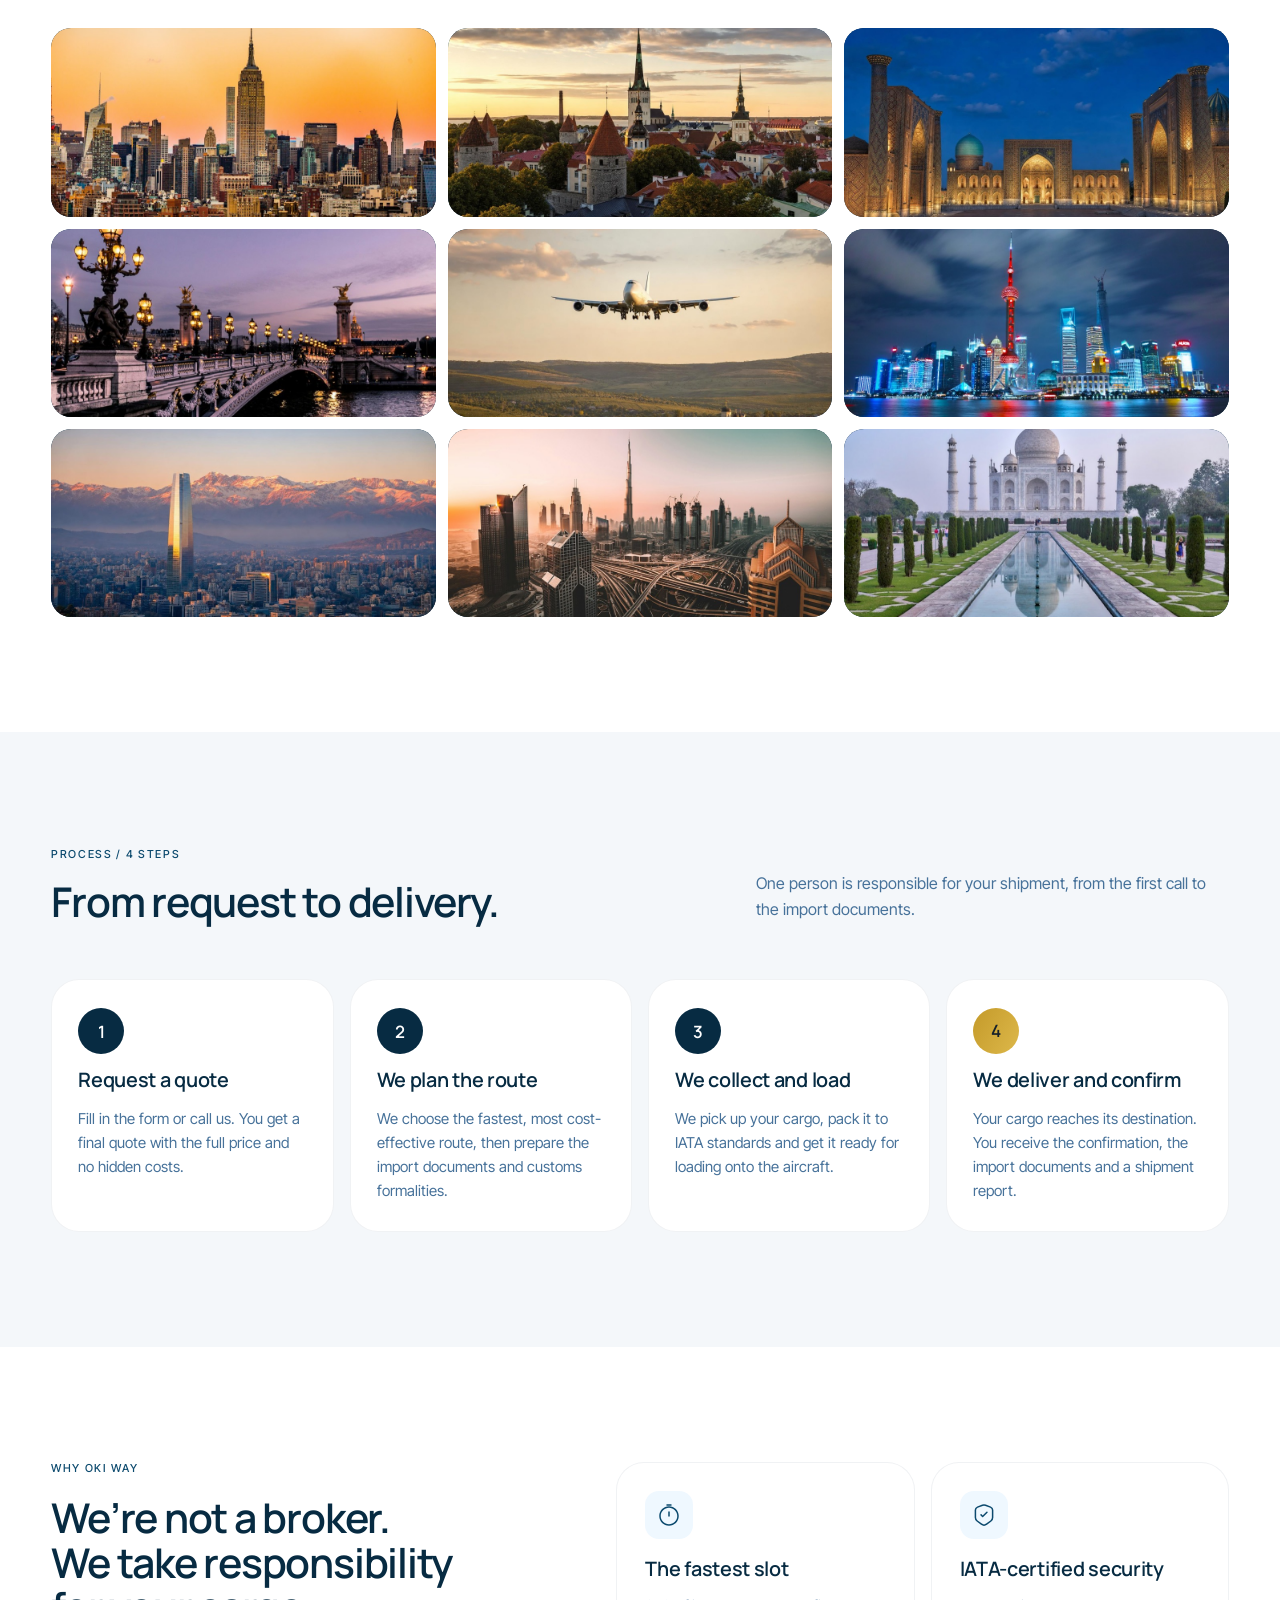
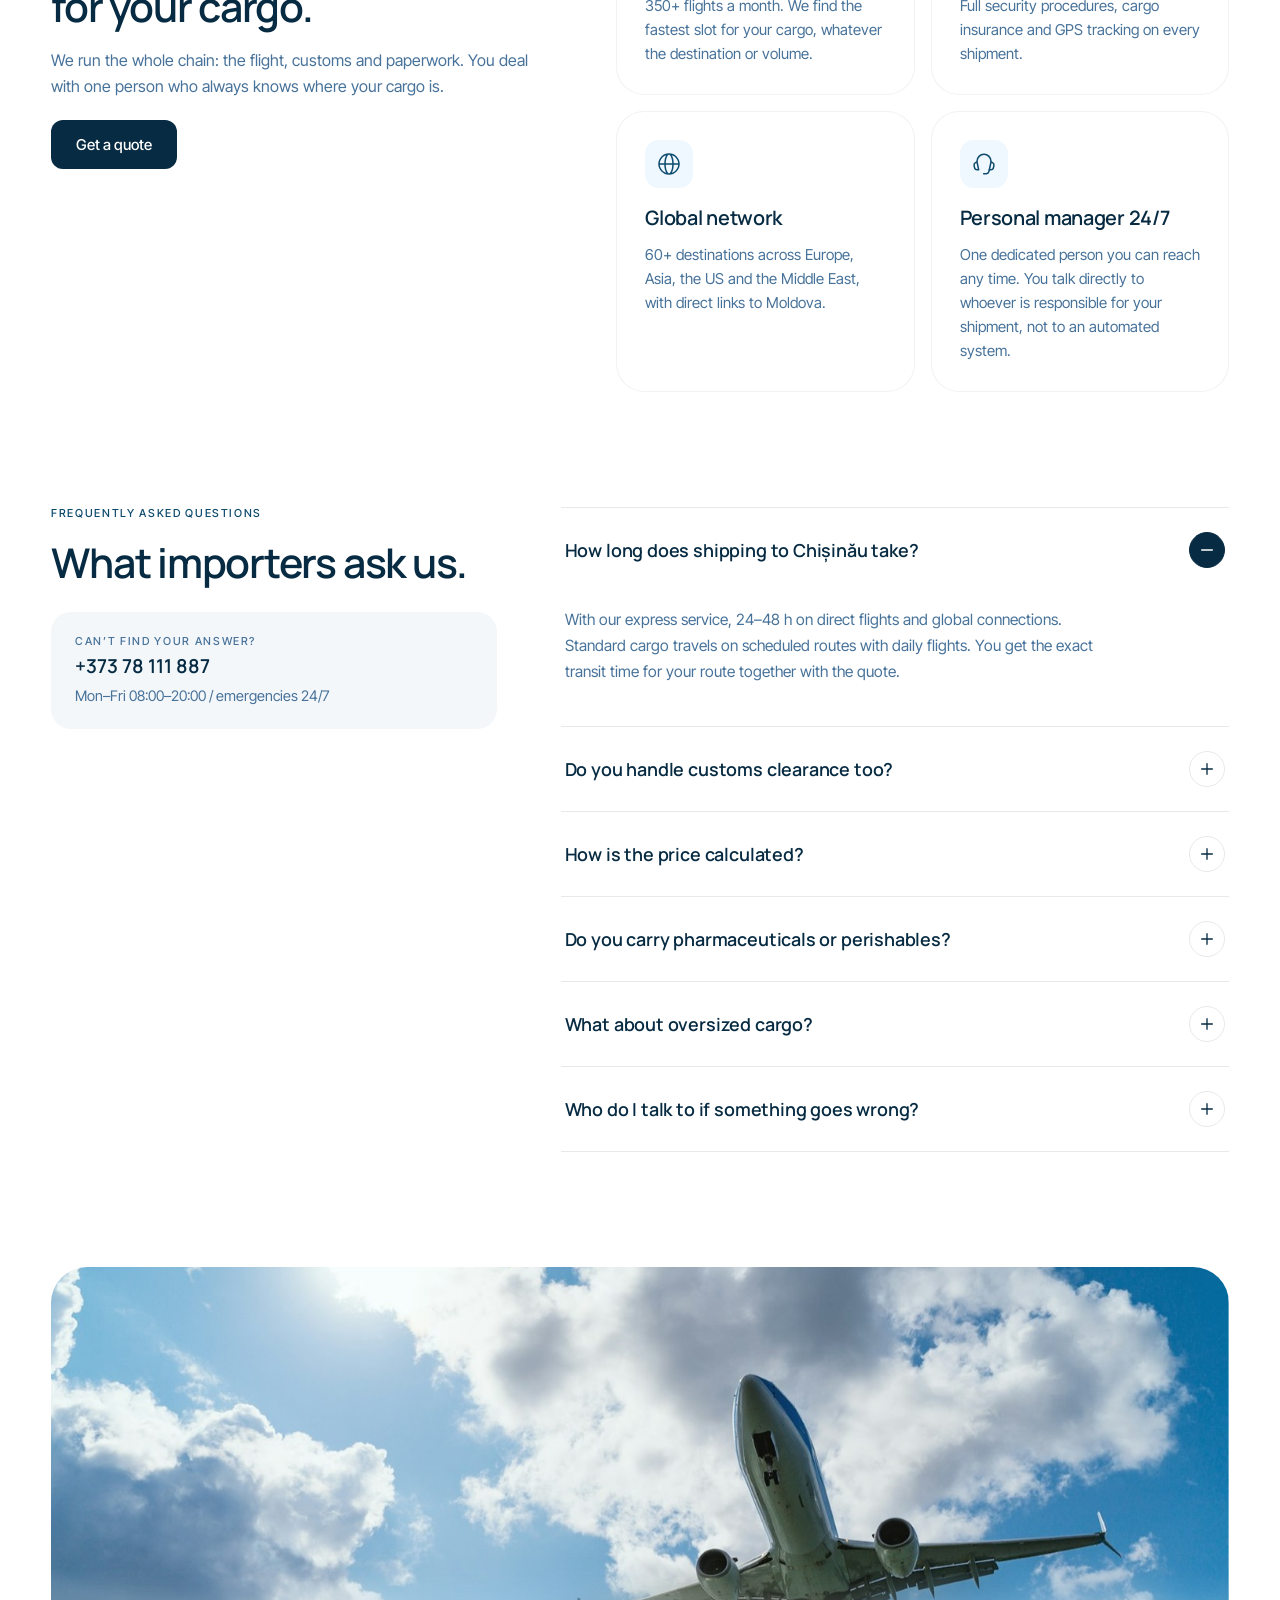
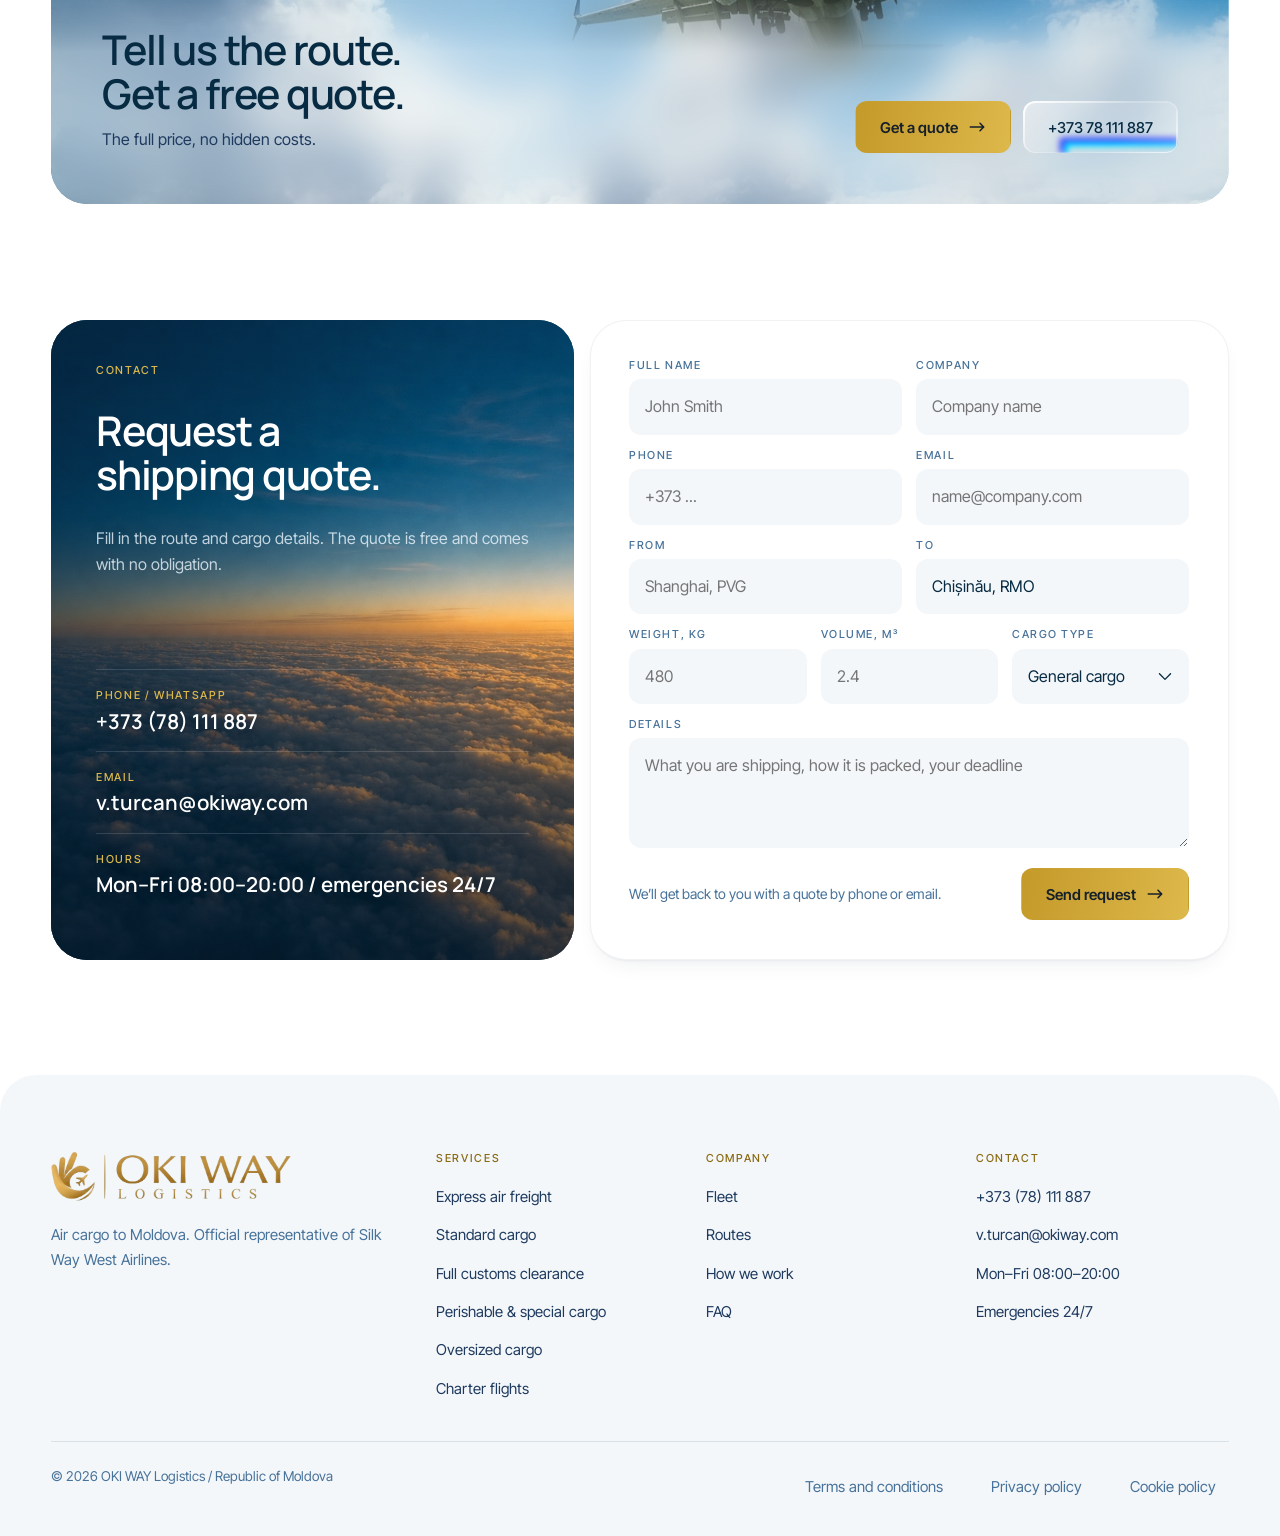
==== commit 82372f44: "Fix fleet section: give the cards grid its own id" ====
--- a/index.html
+++ b/index.html
@@ -8,7 +8,7 @@
 <link rel="preconnect" href="https://fonts.googleapis.com">
 <link rel="preconnect" href="https://fonts.gstatic.com" crossorigin>
 <link rel="stylesheet" href="https://fonts.googleapis.com/css2?family=Inter+Tight:wght@400..600&family=Manrope:wght@500..700&display=swap">
-<link rel="stylesheet" href="css/style.css?v=603db53a">
+<link rel="stylesheet" href="css/style.css?v=74f52f9f">
 </head>
 <body>
 
@@ -37,6 +37,7 @@
             <p class="gv-h" aria-hidden="true">Globe variant</p>
             <a role="menuitemradio" aria-checked="false" href="index.html" data-globe="white"><span class="gv-sw gv-sw--white" aria-hidden="true"></span><span class="gv-t"><b>Variant 1</b><span>White globe</span></span><svg class="lang-tick" viewBox="0 0 24 24" fill="none" aria-hidden="true"><path d="M21.5303 5.46967C21.8232 5.76256 21.8232 6.23744 21.5303 6.53033L9.53033 18.5303C9.23744 18.8232 8.76256 18.8232 8.46967 18.5303L2.46967 12.5303C2.17678 12.2374 2.17678 11.7626 2.46967 11.4697C2.76256 11.1768 3.23744 11.1768 3.53033 11.4697L9 16.9393L20.4697 5.46967C20.7626 5.17678 21.2374 5.17678 21.5303 5.46967Z" fill="currentColor"/></svg></a>
             <a role="menuitemradio" aria-checked="false" href="blue-globe.html" data-globe="blue"><span class="gv-sw" aria-hidden="true"></span><span class="gv-t"><b>Variant 2</b><span>Blue globe</span></span><svg class="lang-tick" viewBox="0 0 24 24" fill="none" aria-hidden="true"><path d="M21.5303 5.46967C21.8232 5.76256 21.8232 6.23744 21.5303 6.53033L9.53033 18.5303C9.23744 18.8232 8.76256 18.8232 8.46967 18.5303L2.46967 12.5303C2.17678 12.2374 2.17678 11.7626 2.46967 11.4697C2.76256 11.1768 3.23744 11.1768 3.53033 11.4697L9 16.9393L20.4697 5.46967C20.7626 5.17678 21.2374 5.17678 21.5303 5.46967Z" fill="currentColor"/></svg></a>
+            <a role="menuitemradio" aria-checked="false" href="dotted-globe.html" data-globe="dots"><span class="gv-sw gv-sw--dots" aria-hidden="true"></span><span class="gv-t"><b>Variant 3</b><span>Dotted globe</span></span><svg class="lang-tick" viewBox="0 0 24 24" fill="none" aria-hidden="true"><path d="M21.5303 5.46967C21.8232 5.76256 21.8232 6.23744 21.5303 6.53033L9.53033 18.5303C9.23744 18.8232 8.76256 18.8232 8.46967 18.5303L2.46967 12.5303C2.17678 12.2374 2.17678 11.7626 2.46967 11.4697C2.76256 11.1768 3.23744 11.1768 3.53033 11.4697L9 16.9393L20.4697 5.46967C20.7626 5.17678 21.2374 5.17678 21.5303 5.46967Z" fill="currentColor"/></svg></a>
           </div>
         </div>
         <div class="lang" id="lang">
@@ -58,6 +59,7 @@
             <p class="gv-h" aria-hidden="true">Globe variant</p>
             <a role="menuitemradio" aria-checked="false" href="index.html" data-globe="white"><span class="gv-sw gv-sw--white" aria-hidden="true"></span><span class="gv-t"><b>Variant 1</b><span>White globe</span></span><svg class="lang-tick" viewBox="0 0 24 24" fill="none" aria-hidden="true"><path d="M21.5303 5.46967C21.8232 5.76256 21.8232 6.23744 21.5303 6.53033L9.53033 18.5303C9.23744 18.8232 8.76256 18.8232 8.46967 18.5303L2.46967 12.5303C2.17678 12.2374 2.17678 11.7626 2.46967 11.4697C2.76256 11.1768 3.23744 11.1768 3.53033 11.4697L9 16.9393L20.4697 5.46967C20.7626 5.17678 21.2374 5.17678 21.5303 5.46967Z" fill="currentColor"/></svg></a>
             <a role="menuitemradio" aria-checked="false" href="blue-globe.html" data-globe="blue"><span class="gv-sw" aria-hidden="true"></span><span class="gv-t"><b>Variant 2</b><span>Blue globe</span></span><svg class="lang-tick" viewBox="0 0 24 24" fill="none" aria-hidden="true"><path d="M21.5303 5.46967C21.8232 5.76256 21.8232 6.23744 21.5303 6.53033L9.53033 18.5303C9.23744 18.8232 8.76256 18.8232 8.46967 18.5303L2.46967 12.5303C2.17678 12.2374 2.17678 11.7626 2.46967 11.4697C2.76256 11.1768 3.23744 11.1768 3.53033 11.4697L9 16.9393L20.4697 5.46967C20.7626 5.17678 21.2374 5.17678 21.5303 5.46967Z" fill="currentColor"/></svg></a>
+            <a role="menuitemradio" aria-checked="false" href="dotted-globe.html" data-globe="dots"><span class="gv-sw gv-sw--dots" aria-hidden="true"></span><span class="gv-t"><b>Variant 3</b><span>Dotted globe</span></span><svg class="lang-tick" viewBox="0 0 24 24" fill="none" aria-hidden="true"><path d="M21.5303 5.46967C21.8232 5.76256 21.8232 6.23744 21.5303 6.53033L9.53033 18.5303C9.23744 18.8232 8.76256 18.8232 8.46967 18.5303L2.46967 12.5303C2.17678 12.2374 2.17678 11.7626 2.46967 11.4697C2.76256 11.1768 3.23744 11.1768 3.53033 11.4697L9 16.9393L20.4697 5.46967C20.7626 5.17678 21.2374 5.17678 21.5303 5.46967Z" fill="currentColor"/></svg></a>
           </div>
         </div>
       <button class="burger" id="burger" type="button" aria-expanded="false" aria-controls="hnav" aria-label="Open menu"><svg class="i-menu" viewBox="0 0 24 24" fill="none" aria-hidden="true"><path fill-rule="evenodd" clip-rule="evenodd" d="M20.75 7C20.75 7.41421 20.4142 7.75 20 7.75L4 7.75C3.58579 7.75 3.25 7.41421 3.25 7C3.25 6.58579 3.58579 6.25 4 6.25L20 6.25C20.4142 6.25 20.75 6.58579 20.75 7Z" fill="currentColor"/><path fill-rule="evenodd" clip-rule="evenodd" d="M20.75 12C20.75 12.4142 20.4142 12.75 20 12.75L4 12.75C3.58579 12.75 3.25 12.4142 3.25 12C3.25 11.5858 3.58579 11.25 4 11.25L20 11.25C20.4142 11.25 20.75 11.5858 20.75 12Z" fill="currentColor"/><path fill-rule="evenodd" clip-rule="evenodd" d="M20.75 17C20.75 17.4142 20.4142 17.75 20 17.75L4 17.75C3.58579 17.75 3.25 17.4142 3.25 17C3.25 16.5858 3.58579 16.25 4 16.25L20 16.25C20.4142 16.25 20.75 16.5858 20.75 17Z" fill="currentColor"/></svg><svg class="i-close" viewBox="0 0 24 24" fill="none" aria-hidden="true"><path d="M18.2929 19.7071C18.6834 20.0976 19.3166 20.0976 19.7071 19.7071C20.0976 19.3166 20.0976 18.6834 19.7071 18.2929L13.4142 12L19.7071 5.70711C20.0976 5.31658 20.0976 4.68342 19.7071 4.29289C19.3166 3.90237 18.6834 3.90237 18.2929 4.29289L12 10.5858L5.70711 4.29289C5.31658 3.90237 4.68342 3.90237 4.29289 4.29289C3.90237 4.68342 3.90237 5.31658 4.29289 5.70711L10.5858 12L4.29289 18.2929C3.90237 18.6834 3.90237 19.3166 4.29289 19.7071C4.68342 20.0976 5.31658 20.0976 5.70711 19.7071L12 13.4142L18.2929 19.7071Z" fill="currentColor"/></svg></button>
@@ -127,7 +129,7 @@
       <div><p class="label" data-a>Fleet / Silk Way West</p><h2 data-a style="--d:50ms">The aircraft we fly.</h2></div>
       <div data-a style="--d:100ms"><p class="lead">We fly on Silk Way West freighters: the Boeing 747-8F, 747-400F and 777F, with intercontinental range and up to 140 t per flight.</p></div>
     </div>
-    <div class="grid2" id="fleet"></div>
+    <div class="grid2" id="fleet-grid"></div>
   </div>
 </section>
 
@@ -295,8 +297,8 @@
 
 <script src="https://cdnjs.cloudflare.com/ajax/libs/three.js/r128/three.min.js"></script>
 <script src="js/globe-textures.js?v=29548fe4"></script>
-<script src="js/main.js?v=bbb7bd6c"></script>
-<script src="js/globe.js?v=c58b9099"></script>
+<script src="js/main.js?v=460d053b"></script>
+<script src="js/globe.js?v=51e75e50"></script>
 <script src="js/process.js?v=26b5ef43"></script>
 </body>
 </html>
--- a/css/style.css
+++ b/css/style.css
@@ -150,6 +150,7 @@
 .gv-btn{padding:0 9px 0 10px}
 .gv-sw{width:18px;height:18px;flex:none;border-radius:50%;background:radial-gradient(circle at 34% 30%,#9BE0F4 0,#1F8FC0 38%,#0A4A72 72%,#072B42 100%);box-shadow:inset 0 0 0 1px rgba(7,43,66,.25)}
 .gv-sw--white,html[data-globe="white"] .gv-btn .gv-sw{background:repeating-radial-gradient(circle at 62% 66%,transparent 0 2.2px,rgba(65,103,175,.6) 2.2px 2.9px),radial-gradient(circle at 34% 30%,#fff 0,#F2F3F5 62%,#D9E0EE 100%);box-shadow:inset 0 0 0 1px rgba(21,36,56,.35)}
+.gv-sw--dots,html[data-globe="dots"] .gv-btn .gv-sw{background:radial-gradient(circle,rgba(65,103,175,.9) 0 .9px,transparent 1.25px) 0 0/3.6px 3.6px,radial-gradient(circle at 34% 30%,#fff 0,#F2F3F5 62%,#D9E0EE 100%);box-shadow:inset 0 0 0 1px rgba(21,36,56,.35)}
 .gv-menu{min-width:244px}
 .gv-h{margin:0;padding:9px 12px 7px;font:500 11px/1.2 var(--f-text);letter-spacing:.14em;text-transform:uppercase;color:var(--muted)}
 .gv-menu a{display:flex;align-items:center;gap:12px;padding:10px 12px;border-radius:14px;color:var(--ink);transition:background .2s var(--ui)}
@@ -177,8 +178,8 @@
 #planet.ready{opacity:1}
 .hero.no-webgl{background:linear-gradient(180deg,#FFFFFF 0%,#EEF7FC 46%,#0879A8 100%)}
 /* variant 2: white globe on a white sheet (palette: energocom topography) */
-html[data-globe="white"] .hero{background:linear-gradient(180deg,#FFFFFF 0%,#FFFFFF 55%,#F2F3F5 100%)}
-html[data-globe="white"] .hero.no-webgl{background:linear-gradient(180deg,#FFFFFF 0%,#F2F3F5 60%,#D9E0EE 100%)}
+html[data-globe="white"] .hero,html[data-globe="dots"] .hero{background:linear-gradient(180deg,#FFFFFF 0%,#FFFFFF 55%,#F2F3F5 100%)}
+html[data-globe="white"] .hero.no-webgl,html[data-globe="dots"] .hero.no-webgl{background:linear-gradient(180deg,#FFFFFF 0%,#F2F3F5 60%,#D9E0EE 100%)}
 .hero-in{
   position:relative;z-index:3;display:grid;justify-items:center;text-align:center;gap:22px;
   transform:translateY(var(--drop,0px));
@@ -249,8 +250,8 @@
 .ac .row{display:grid;justify-items:start;gap:8px}
 .ac .row h3{font-weight:700}
 .ac .row span{font-size:15px;color:var(--muted)}
-#fleet{gap:clamp(40px,4.5vw,56px) clamp(24px,3vw,40px)}
-#fleet>.ac{min-width:0}
+#fleet-grid{gap:clamp(40px,4.5vw,56px) clamp(24px,3vw,40px)}
+#fleet-grid>.ac{min-width:0}
 .specs{display:grid;grid-template-columns:repeat(4,1fr);gap:16px}
 .specs div{display:grid;gap:8px}
 .specs b{font:600 clamp(1.25rem,1.7vw,1.5rem)/1 var(--f-display);letter-spacing:-.02em;color:var(--ink);font-variant-numeric:tabular-nums;white-space:nowrap}
